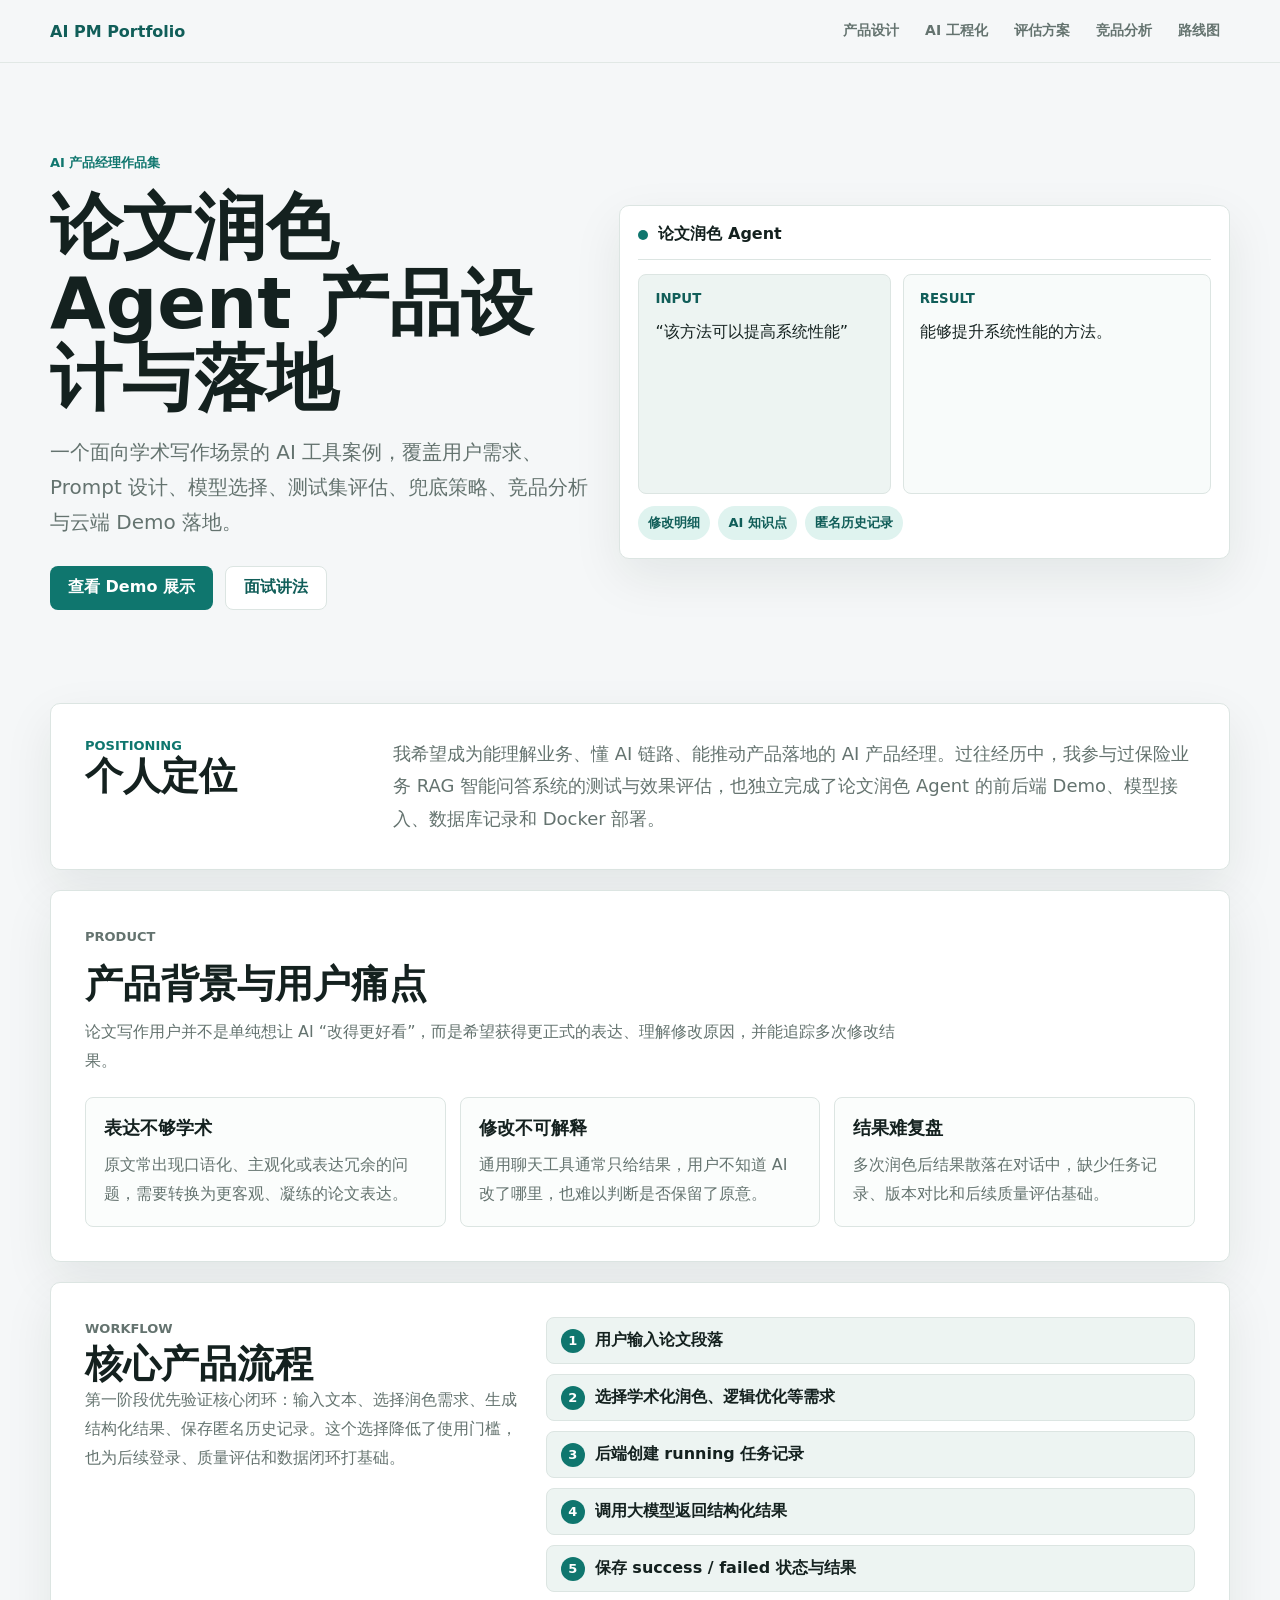
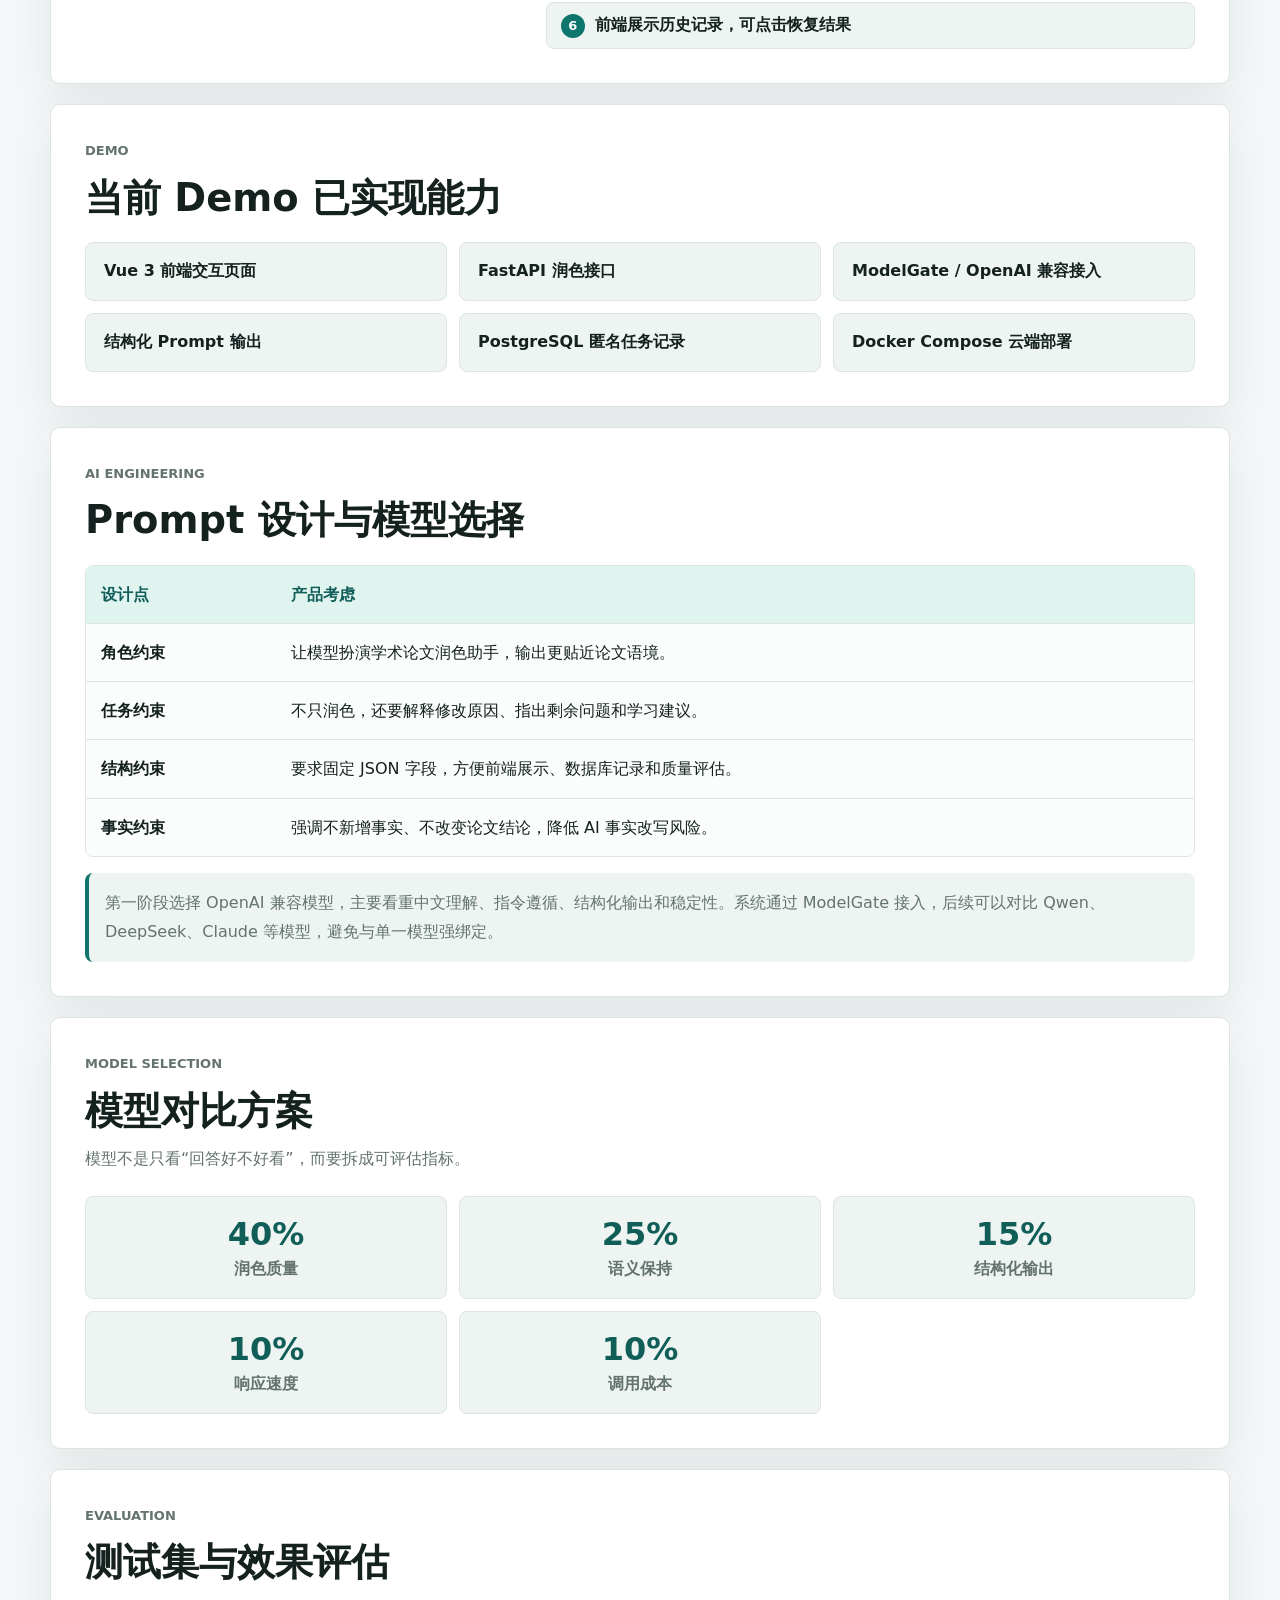
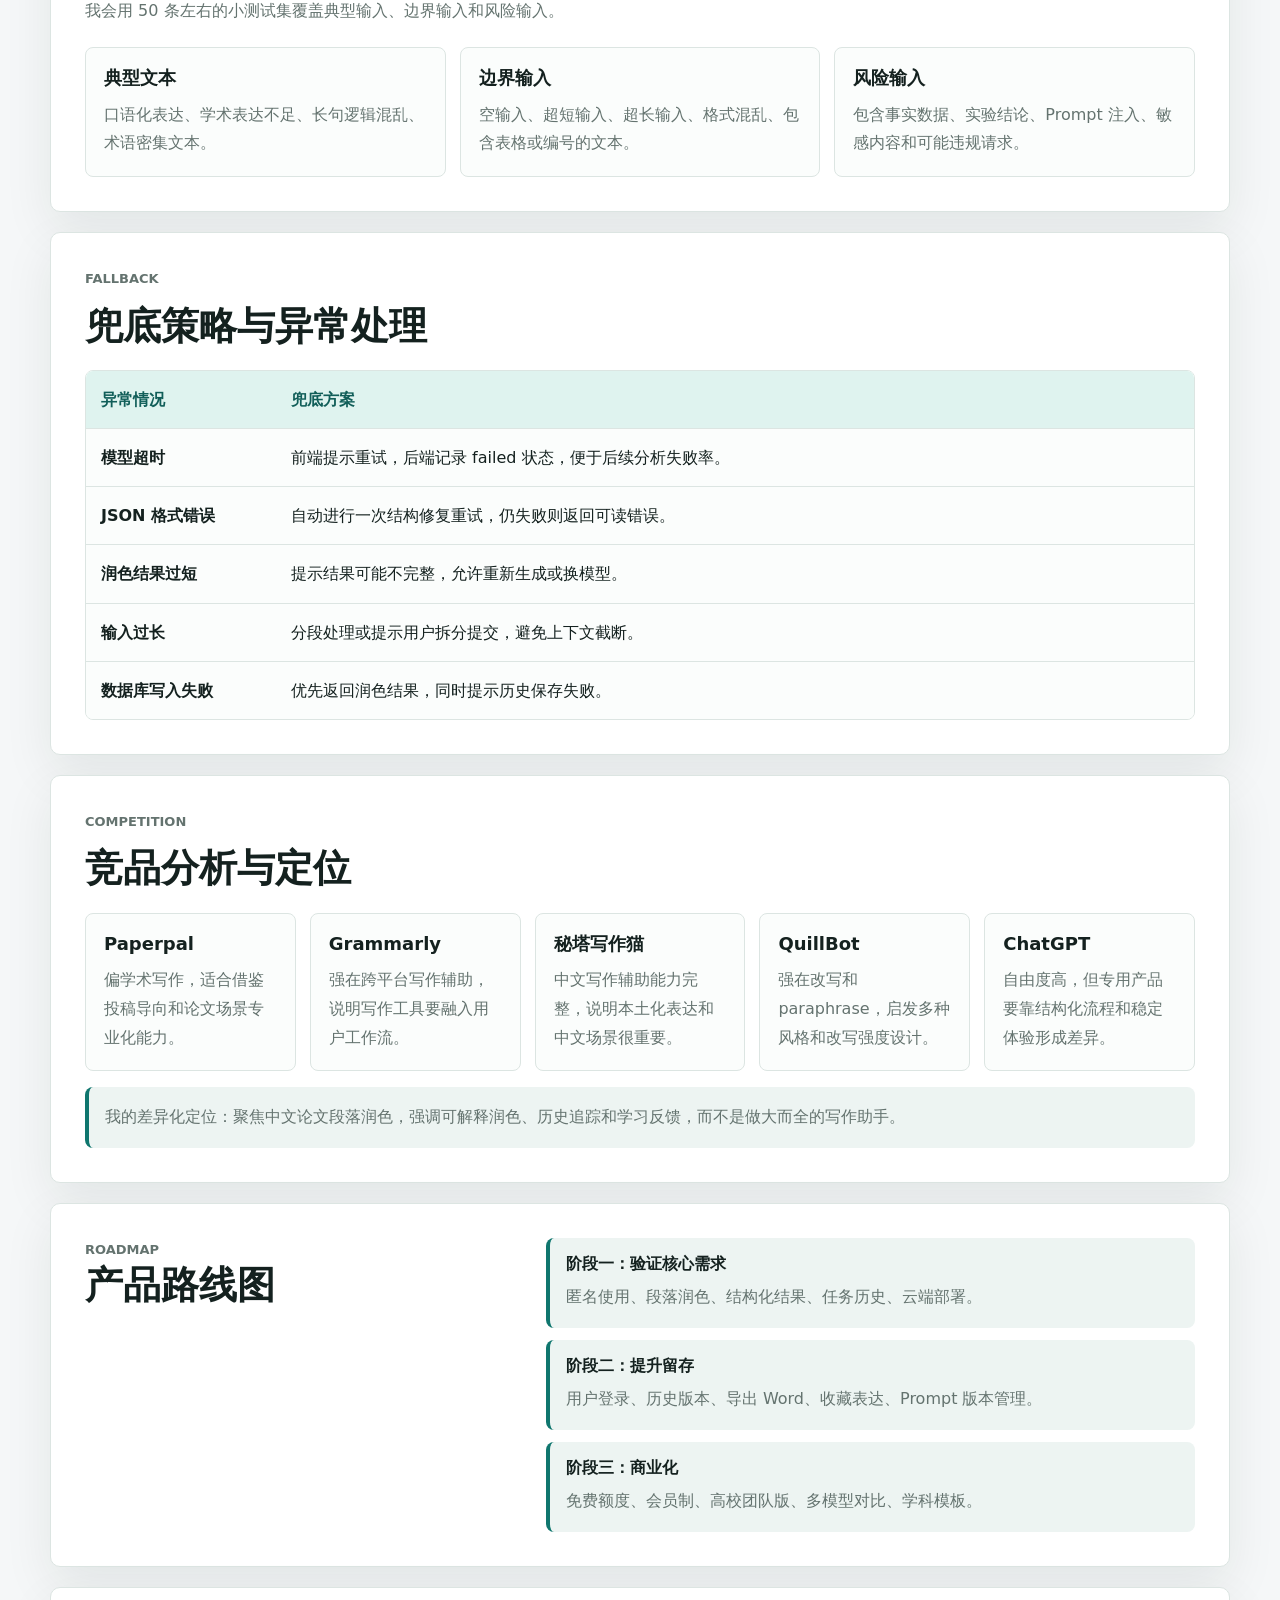
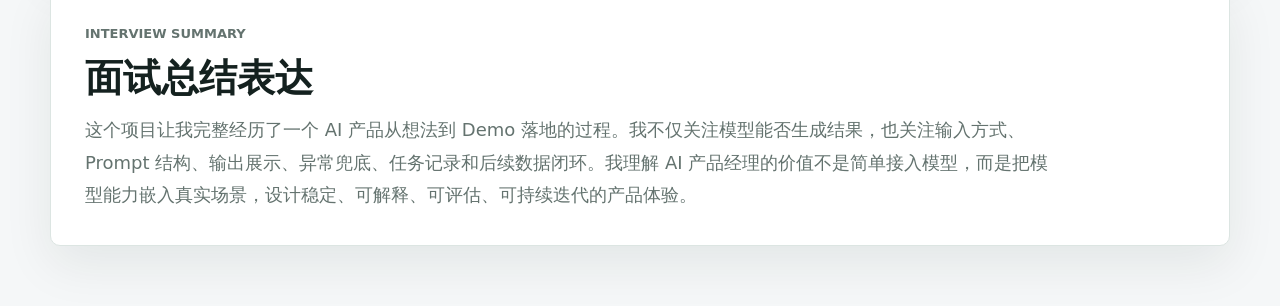
==== portfolio/index.html @ 3a2accea "feat: add AI PM portfolio site" ====
<!doctype html>
<html lang="zh-CN">
  <head>
    <meta charset="UTF-8" />
    <meta name="viewport" content="width=device-width, initial-scale=1.0" />
    <title>AI 产品经理作品集 | 论文润色 Agent</title>
    <meta
      name="description"
      content="AI 产品经理作品集，展示论文润色 Agent 的产品设计、模型选择、测试集、兜底策略、竞品分析与落地路径。"
    />
    <link rel="stylesheet" href="./styles.css" />
  </head>
  <body>
    <header class="topbar">
      <a class="brand" href="#hero">AI PM Portfolio</a>
      <nav class="nav" aria-label="作品集导航">
        <a href="#product">产品设计</a>
        <a href="#ai-engineering">AI 工程化</a>
        <a href="#evaluation">评估方案</a>
        <a href="#competition">竞品分析</a>
        <a href="#roadmap">路线图</a>
      </nav>
    </header>

    <main>
      <section id="hero" class="hero">
        <div class="hero-copy">
          <p class="eyebrow">AI 产品经理作品集</p>
          <h1>论文润色 Agent 产品设计与落地</h1>
          <p class="lead">
            一个面向学术写作场景的 AI 工具案例，覆盖用户需求、Prompt 设计、模型选择、测试集评估、兜底策略、竞品分析与云端 Demo 落地。
          </p>
          <div class="hero-actions">
            <a class="primary-link" href="#demo">查看 Demo 展示</a>
            <a class="secondary-link" href="#interview">面试讲法</a>
          </div>
        </div>
        <div class="product-shot" aria-label="论文润色 Agent 界面示意">
          <div class="shot-header">
            <span></span>
            <strong>论文润色 Agent</strong>
          </div>
          <div class="shot-grid">
            <div class="shot-panel">
              <small>INPUT</small>
              <p>“该方法可以提高系统性能”</p>
            </div>
            <div class="shot-panel result">
              <small>RESULT</small>
              <p>能够提升系统性能的方法。</p>
            </div>
          </div>
          <div class="shot-bottom">
            <span>修改明细</span>
            <span>AI 知识点</span>
            <span>匿名历史记录</span>
          </div>
        </div>
      </section>

      <section class="section intro">
        <div>
          <p class="eyebrow">POSITIONING</p>
          <h2>个人定位</h2>
        </div>
        <p>
          我希望成为能理解业务、懂 AI 链路、能推动产品落地的 AI 产品经理。过往经历中，我参与过保险业务 RAG 智能问答系统的测试与效果评估，也独立完成了论文润色 Agent 的前后端 Demo、模型接入、数据库记录和 Docker 部署。
        </p>
      </section>

      <section id="product" class="section">
        <div class="section-heading">
          <p class="eyebrow">PRODUCT</p>
          <h2>产品背景与用户痛点</h2>
          <p>
            论文写作用户并不是单纯想让 AI “改得更好看”，而是希望获得更正式的表达、理解修改原因，并能追踪多次修改结果。
          </p>
        </div>
        <div class="cards three">
          <article class="card">
            <h3>表达不够学术</h3>
            <p>原文常出现口语化、主观化或表达冗余的问题，需要转换为更客观、凝练的论文表达。</p>
          </article>
          <article class="card">
            <h3>修改不可解释</h3>
            <p>通用聊天工具通常只给结果，用户不知道 AI 改了哪里，也难以判断是否保留了原意。</p>
          </article>
          <article class="card">
            <h3>结果难复盘</h3>
            <p>多次润色后结果散落在对话中，缺少任务记录、版本对比和后续质量评估基础。</p>
          </article>
        </div>
      </section>

      <section class="section split">
        <div>
          <p class="eyebrow">WORKFLOW</p>
          <h2>核心产品流程</h2>
          <p>
            第一阶段优先验证核心闭环：输入文本、选择润色需求、生成结构化结果、保存匿名历史记录。这个选择降低了使用门槛，也为后续登录、质量评估和数据闭环打基础。
          </p>
        </div>
        <ol class="flow">
          <li>用户输入论文段落</li>
          <li>选择学术化润色、逻辑优化等需求</li>
          <li>后端创建 running 任务记录</li>
          <li>调用大模型返回结构化结果</li>
          <li>保存 success / failed 状态与结果</li>
          <li>前端展示历史记录，可点击恢复结果</li>
        </ol>
      </section>

      <section id="demo" class="section">
        <div class="section-heading">
          <p class="eyebrow">DEMO</p>
          <h2>当前 Demo 已实现能力</h2>
        </div>
        <div class="feature-grid">
          <div class="feature">Vue 3 前端交互页面</div>
          <div class="feature">FastAPI 润色接口</div>
          <div class="feature">ModelGate / OpenAI 兼容接入</div>
          <div class="feature">结构化 Prompt 输出</div>
          <div class="feature">PostgreSQL 匿名任务记录</div>
          <div class="feature">Docker Compose 云端部署</div>
        </div>
      </section>

      <section id="ai-engineering" class="section">
        <div class="section-heading">
          <p class="eyebrow">AI ENGINEERING</p>
          <h2>Prompt 设计与模型选择</h2>
        </div>
        <div class="table-wrap">
          <table>
            <thead>
              <tr>
                <th>设计点</th>
                <th>产品考虑</th>
              </tr>
            </thead>
            <tbody>
              <tr>
                <td>角色约束</td>
                <td>让模型扮演学术论文润色助手，输出更贴近论文语境。</td>
              </tr>
              <tr>
                <td>任务约束</td>
                <td>不只润色，还要解释修改原因、指出剩余问题和学习建议。</td>
              </tr>
              <tr>
                <td>结构约束</td>
                <td>要求固定 JSON 字段，方便前端展示、数据库记录和质量评估。</td>
              </tr>
              <tr>
                <td>事实约束</td>
                <td>强调不新增事实、不改变论文结论，降低 AI 事实改写风险。</td>
              </tr>
            </tbody>
          </table>
        </div>
        <div class="note">
          第一阶段选择 OpenAI 兼容模型，主要看重中文理解、指令遵循、结构化输出和稳定性。系统通过 ModelGate 接入，后续可以对比 Qwen、DeepSeek、Claude 等模型，避免与单一模型强绑定。
        </div>
      </section>

      <section class="section">
        <div class="section-heading">
          <p class="eyebrow">MODEL SELECTION</p>
          <h2>模型对比方案</h2>
          <p>模型不是只看“回答好不好看”，而要拆成可评估指标。</p>
        </div>
        <div class="score-grid">
          <div><strong>40%</strong><span>润色质量</span></div>
          <div><strong>25%</strong><span>语义保持</span></div>
          <div><strong>15%</strong><span>结构化输出</span></div>
          <div><strong>10%</strong><span>响应速度</span></div>
          <div><strong>10%</strong><span>调用成本</span></div>
        </div>
      </section>

      <section id="evaluation" class="section">
        <div class="section-heading">
          <p class="eyebrow">EVALUATION</p>
          <h2>测试集与效果评估</h2>
          <p>我会用 50 条左右的小测试集覆盖典型输入、边界输入和风险输入。</p>
        </div>
        <div class="cards three">
          <article class="card">
            <h3>典型文本</h3>
            <p>口语化表达、学术表达不足、长句逻辑混乱、术语密集文本。</p>
          </article>
          <article class="card">
            <h3>边界输入</h3>
            <p>空输入、超短输入、超长输入、格式混乱、包含表格或编号的文本。</p>
          </article>
          <article class="card">
            <h3>风险输入</h3>
            <p>包含事实数据、实验结论、Prompt 注入、敏感内容和可能违规请求。</p>
          </article>
        </div>
      </section>

      <section class="section">
        <div class="section-heading">
          <p class="eyebrow">FALLBACK</p>
          <h2>兜底策略与异常处理</h2>
        </div>
        <div class="table-wrap">
          <table>
            <thead>
              <tr>
                <th>异常情况</th>
                <th>兜底方案</th>
              </tr>
            </thead>
            <tbody>
              <tr>
                <td>模型超时</td>
                <td>前端提示重试，后端记录 failed 状态，便于后续分析失败率。</td>
              </tr>
              <tr>
                <td>JSON 格式错误</td>
                <td>自动进行一次结构修复重试，仍失败则返回可读错误。</td>
              </tr>
              <tr>
                <td>润色结果过短</td>
                <td>提示结果可能不完整，允许重新生成或换模型。</td>
              </tr>
              <tr>
                <td>输入过长</td>
                <td>分段处理或提示用户拆分提交，避免上下文截断。</td>
              </tr>
              <tr>
                <td>数据库写入失败</td>
                <td>优先返回润色结果，同时提示历史保存失败。</td>
              </tr>
            </tbody>
          </table>
        </div>
      </section>

      <section id="competition" class="section">
        <div class="section-heading">
          <p class="eyebrow">COMPETITION</p>
          <h2>竞品分析与定位</h2>
        </div>
        <div class="cards five">
          <article class="card">
            <h3>Paperpal</h3>
            <p>偏学术写作，适合借鉴投稿导向和论文场景专业化能力。</p>
          </article>
          <article class="card">
            <h3>Grammarly</h3>
            <p>强在跨平台写作辅助，说明写作工具要融入用户工作流。</p>
          </article>
          <article class="card">
            <h3>秘塔写作猫</h3>
            <p>中文写作辅助能力完整，说明本土化表达和中文场景很重要。</p>
          </article>
          <article class="card">
            <h3>QuillBot</h3>
            <p>强在改写和 paraphrase，启发多种风格和改写强度设计。</p>
          </article>
          <article class="card">
            <h3>ChatGPT</h3>
            <p>自由度高，但专用产品要靠结构化流程和稳定体验形成差异。</p>
          </article>
        </div>
        <div class="note">
          我的差异化定位：聚焦中文论文段落润色，强调可解释润色、历史追踪和学习反馈，而不是做大而全的写作助手。
        </div>
      </section>

      <section id="roadmap" class="section split">
        <div>
          <p class="eyebrow">ROADMAP</p>
          <h2>产品路线图</h2>
        </div>
        <div class="timeline">
          <div>
            <strong>阶段一：验证核心需求</strong>
            <p>匿名使用、段落润色、结构化结果、任务历史、云端部署。</p>
          </div>
          <div>
            <strong>阶段二：提升留存</strong>
            <p>用户登录、历史版本、导出 Word、收藏表达、Prompt 版本管理。</p>
          </div>
          <div>
            <strong>阶段三：商业化</strong>
            <p>免费额度、会员制、高校团队版、多模型对比、学科模板。</p>
          </div>
        </div>
      </section>

      <section id="interview" class="section closing">
        <p class="eyebrow">INTERVIEW SUMMARY</p>
        <h2>面试总结表达</h2>
        <p>
          这个项目让我完整经历了一个 AI 产品从想法到 Demo 落地的过程。我不仅关注模型能否生成结果，也关注输入方式、Prompt 结构、输出展示、异常兜底、任务记录和后续数据闭环。我理解 AI 产品经理的价值不是简单接入模型，而是把模型能力嵌入真实场景，设计稳定、可解释、可评估、可持续迭代的产品体验。
        </p>
      </section>
    </main>

    <button class="back-top" type="button" aria-label="返回顶部">↑</button>

    <script src="./script.js"></script>
  </body>
</html>
---- portfolio/styles.css ----
:root {
  --bg: #f5f7f8;
  --surface: #ffffff;
  --surface-soft: #edf4f2;
  --text: #14211f;
  --muted: #64736f;
  --border: #dce5e2;
  --accent: #0f766e;
  --accent-dark: #115e59;
  --accent-soft: #dff3ef;
  --shadow: 0 18px 50px rgba(19, 32, 29, 0.08);
  color: var(--text);
  background: var(--bg);
  font-family:
    Inter, ui-sans-serif, system-ui, -apple-system, BlinkMacSystemFont, "Segoe UI",
    "Microsoft YaHei", sans-serif;
}

* {
  box-sizing: border-box;
}

html {
  scroll-behavior: smooth;
}

body {
  margin: 0;
  min-width: 320px;
}

a {
  color: inherit;
  text-decoration: none;
}

p,
h1,
h2,
h3 {
  margin: 0;
}

.topbar {
  position: sticky;
  top: 0;
  z-index: 10;
  display: flex;
  align-items: center;
  justify-content: space-between;
  gap: 20px;
  border-bottom: 1px solid rgba(220, 229, 226, 0.8);
  padding: 14px max(24px, calc((100vw - 1180px) / 2));
  background: rgba(245, 247, 248, 0.86);
  backdrop-filter: blur(16px);
}

.brand {
  color: var(--accent-dark);
  font-weight: 800;
}

.nav {
  display: flex;
  align-items: center;
  gap: 6px;
  flex-wrap: wrap;
  justify-content: flex-end;
}

.nav a {
  border-radius: 6px;
  padding: 8px 10px;
  color: var(--muted);
  font-size: 14px;
  font-weight: 700;
}

.nav a:hover {
  color: var(--accent-dark);
  background: var(--accent-soft);
}

main {
  width: min(1180px, calc(100% - 48px));
  margin: 0 auto;
}

.hero {
  min-height: 620px;
  display: grid;
  grid-template-columns: minmax(0, 0.94fr) minmax(360px, 1.06fr);
  gap: 28px;
  align-items: center;
  padding: 58px 0 40px;
}

.hero-copy {
  display: grid;
  gap: 18px;
}

.eyebrow {
  color: var(--accent);
  font-size: 13px;
  font-weight: 800;
  letter-spacing: 0;
  text-transform: uppercase;
}

h1 {
  max-width: 720px;
  font-size: clamp(36px, 6vw, 72px);
  line-height: 1.05;
  letter-spacing: 0;
}

h2 {
  font-size: clamp(26px, 3vw, 40px);
  line-height: 1.18;
  letter-spacing: 0;
}

h3 {
  font-size: 18px;
  line-height: 1.35;
}

.lead {
  max-width: 680px;
  color: var(--muted);
  font-size: 20px;
  line-height: 1.75;
}

.hero-actions {
  display: flex;
  gap: 12px;
  flex-wrap: wrap;
  margin-top: 8px;
}

.primary-link,
.secondary-link {
  min-height: 44px;
  display: inline-flex;
  align-items: center;
  justify-content: center;
  border-radius: 8px;
  padding: 0 18px;
  font-weight: 800;
}

.primary-link {
  color: #fff;
  background: var(--accent);
}

.secondary-link {
  border: 1px solid var(--border);
  color: var(--accent-dark);
  background: var(--surface);
}

.product-shot {
  border: 1px solid var(--border);
  border-radius: 10px;
  padding: 18px;
  background: var(--surface);
  box-shadow: var(--shadow);
}

.shot-header {
  display: flex;
  align-items: center;
  gap: 10px;
  border-bottom: 1px solid var(--border);
  padding-bottom: 14px;
}

.shot-header span {
  width: 10px;
  height: 10px;
  border-radius: 50%;
  background: var(--accent);
}

.shot-grid {
  display: grid;
  grid-template-columns: 0.9fr 1.1fr;
  gap: 12px;
  margin-top: 14px;
}

.shot-panel {
  min-height: 220px;
  border: 1px solid var(--border);
  border-radius: 8px;
  padding: 16px;
  background: var(--surface-soft);
}

.shot-panel.result {
  background: #f8fbfa;
}

.shot-panel small {
  display: block;
  margin-bottom: 12px;
  color: var(--accent-dark);
  font-weight: 800;
}

.shot-panel p {
  line-height: 1.8;
}

.shot-bottom {
  display: flex;
  gap: 8px;
  flex-wrap: wrap;
  margin-top: 12px;
}

.shot-bottom span {
  border-radius: 999px;
  padding: 8px 10px;
  background: var(--accent-soft);
  color: var(--accent-dark);
  font-size: 13px;
  font-weight: 800;
}

.section {
  margin: 20px 0;
  border: 1px solid var(--border);
  border-radius: 10px;
  padding: 34px;
  background: var(--surface);
  box-shadow: var(--shadow);
}

.section-heading {
  display: grid;
  gap: 12px;
  max-width: 820px;
  margin-bottom: 22px;
}

.section-heading p,
.section > p,
.split p,
.closing p,
.card p,
.timeline p,
.note {
  color: var(--muted);
  line-height: 1.8;
}

.intro {
  display: grid;
  grid-template-columns: 280px minmax(0, 1fr);
  gap: 28px;
  align-items: start;
}

.intro > p {
  font-size: 18px;
}

.cards {
  display: grid;
  gap: 14px;
}

.cards.three {
  grid-template-columns: repeat(3, minmax(0, 1fr));
}

.cards.five {
  grid-template-columns: repeat(5, minmax(160px, 1fr));
}

.card {
  border: 1px solid var(--border);
  border-radius: 8px;
  padding: 18px;
  background: #fbfdfc;
}

.card h3 {
  margin-bottom: 10px;
}

.split {
  display: grid;
  grid-template-columns: minmax(260px, 0.8fr) minmax(0, 1.2fr);
  gap: 28px;
  align-items: start;
}

.flow {
  display: grid;
  gap: 10px;
  margin: 0;
  padding: 0;
  list-style: none;
  counter-reset: step;
}

.flow li {
  position: relative;
  min-height: 46px;
  display: flex;
  align-items: center;
  border: 1px solid var(--border);
  border-radius: 8px;
  padding: 12px 14px 12px 48px;
  background: var(--surface-soft);
  font-weight: 700;
}

.flow li::before {
  counter-increment: step;
  content: counter(step);
  position: absolute;
  left: 14px;
  width: 24px;
  height: 24px;
  display: grid;
  place-items: center;
  border-radius: 50%;
  color: #fff;
  background: var(--accent);
  font-size: 13px;
}

.feature-grid,
.score-grid {
  display: grid;
  grid-template-columns: repeat(3, minmax(0, 1fr));
  gap: 12px;
}

.feature,
.score-grid div {
  border: 1px solid var(--border);
  border-radius: 8px;
  padding: 18px;
  background: var(--surface-soft);
  font-weight: 800;
}

.score-grid div {
  display: grid;
  gap: 6px;
  text-align: center;
}

.score-grid strong {
  color: var(--accent-dark);
  font-size: 32px;
}

.score-grid span {
  color: var(--muted);
}

.table-wrap {
  overflow-x: auto;
  border: 1px solid var(--border);
  border-radius: 8px;
}

table {
  width: 100%;
  border-collapse: collapse;
  background: #fbfdfc;
}

th,
td {
  border-bottom: 1px solid var(--border);
  padding: 15px;
  text-align: left;
  vertical-align: top;
  line-height: 1.7;
}

th {
  color: var(--accent-dark);
  background: var(--accent-soft);
  font-weight: 800;
}

tr:last-child td {
  border-bottom: 0;
}

td:first-child {
  width: 190px;
  font-weight: 800;
}

.note {
  margin-top: 16px;
  border-left: 4px solid var(--accent);
  border-radius: 8px;
  padding: 16px;
  background: var(--surface-soft);
}

.timeline {
  display: grid;
  gap: 12px;
}

.timeline div {
  border-left: 4px solid var(--accent);
  border-radius: 8px;
  padding: 16px;
  background: var(--surface-soft);
}

.timeline strong {
  display: block;
  margin-bottom: 8px;
}

.closing {
  margin-bottom: 60px;
}

.closing h2 {
  margin: 10px 0 14px;
}

.closing p:last-child {
  max-width: 980px;
  font-size: 18px;
}

.back-top {
  position: fixed;
  right: 24px;
  bottom: 24px;
  width: 44px;
  height: 44px;
  display: none;
  border: 0;
  border-radius: 50%;
  color: #fff;
  background: var(--accent);
  box-shadow: var(--shadow);
  font-size: 20px;
  font-weight: 900;
}

.back-top.visible {
  display: block;
}

@media (max-width: 980px) {
  .topbar {
    align-items: flex-start;
    flex-direction: column;
  }

  .nav {
    justify-content: flex-start;
  }

  .hero,
  .intro,
  .split {
    grid-template-columns: 1fr;
  }

  .cards.three,
  .cards.five,
  .feature-grid,
  .score-grid {
    grid-template-columns: repeat(2, minmax(0, 1fr));
  }
}

@media (max-width: 640px) {
  main {
    width: min(100% - 28px, 1180px);
  }

  .topbar {
    padding: 12px 14px;
  }

  .nav a {
    padding: 7px 8px;
    font-size: 13px;
  }

  .hero {
    min-height: auto;
    padding-top: 34px;
  }

  .section {
    padding: 22px;
  }

  .cards.three,
  .cards.five,
  .feature-grid,
  .score-grid,
  .shot-grid {
    grid-template-columns: 1fr;
  }

  .shot-panel {
    min-height: 160px;
  }
}
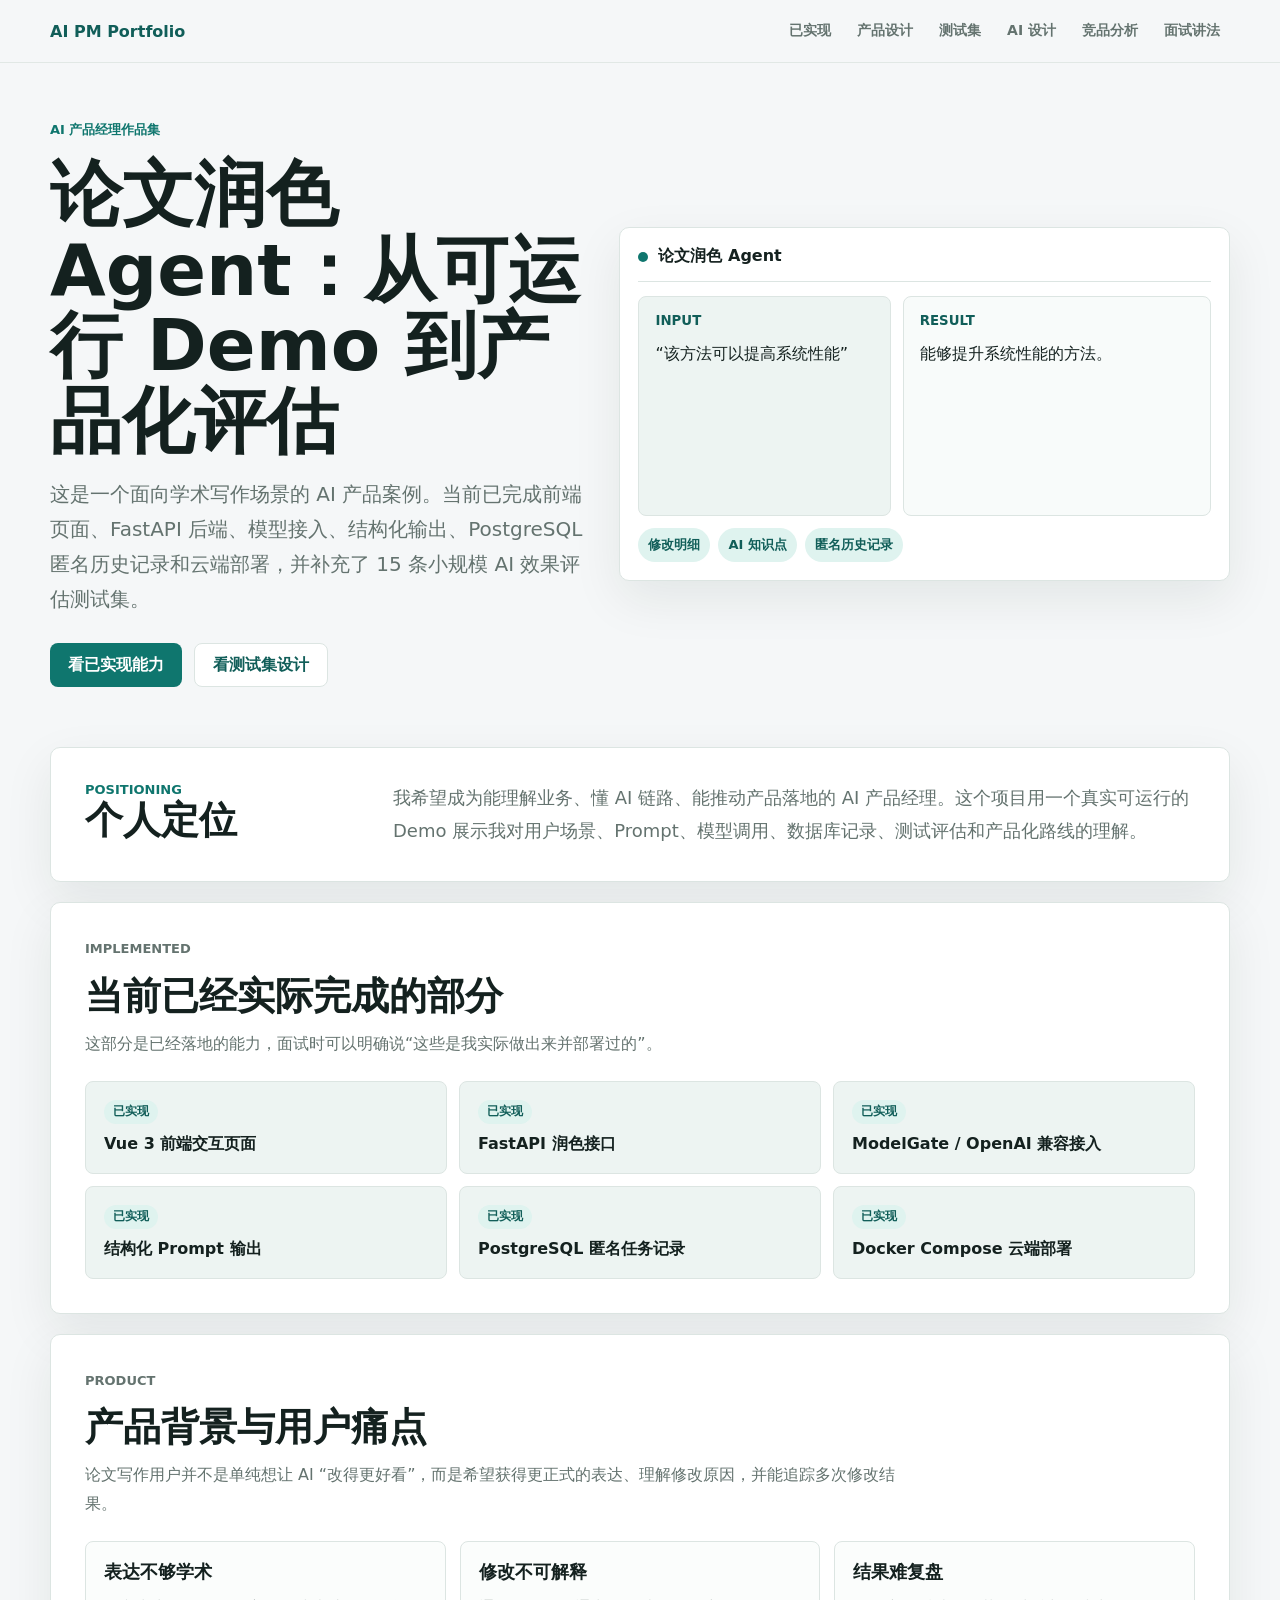
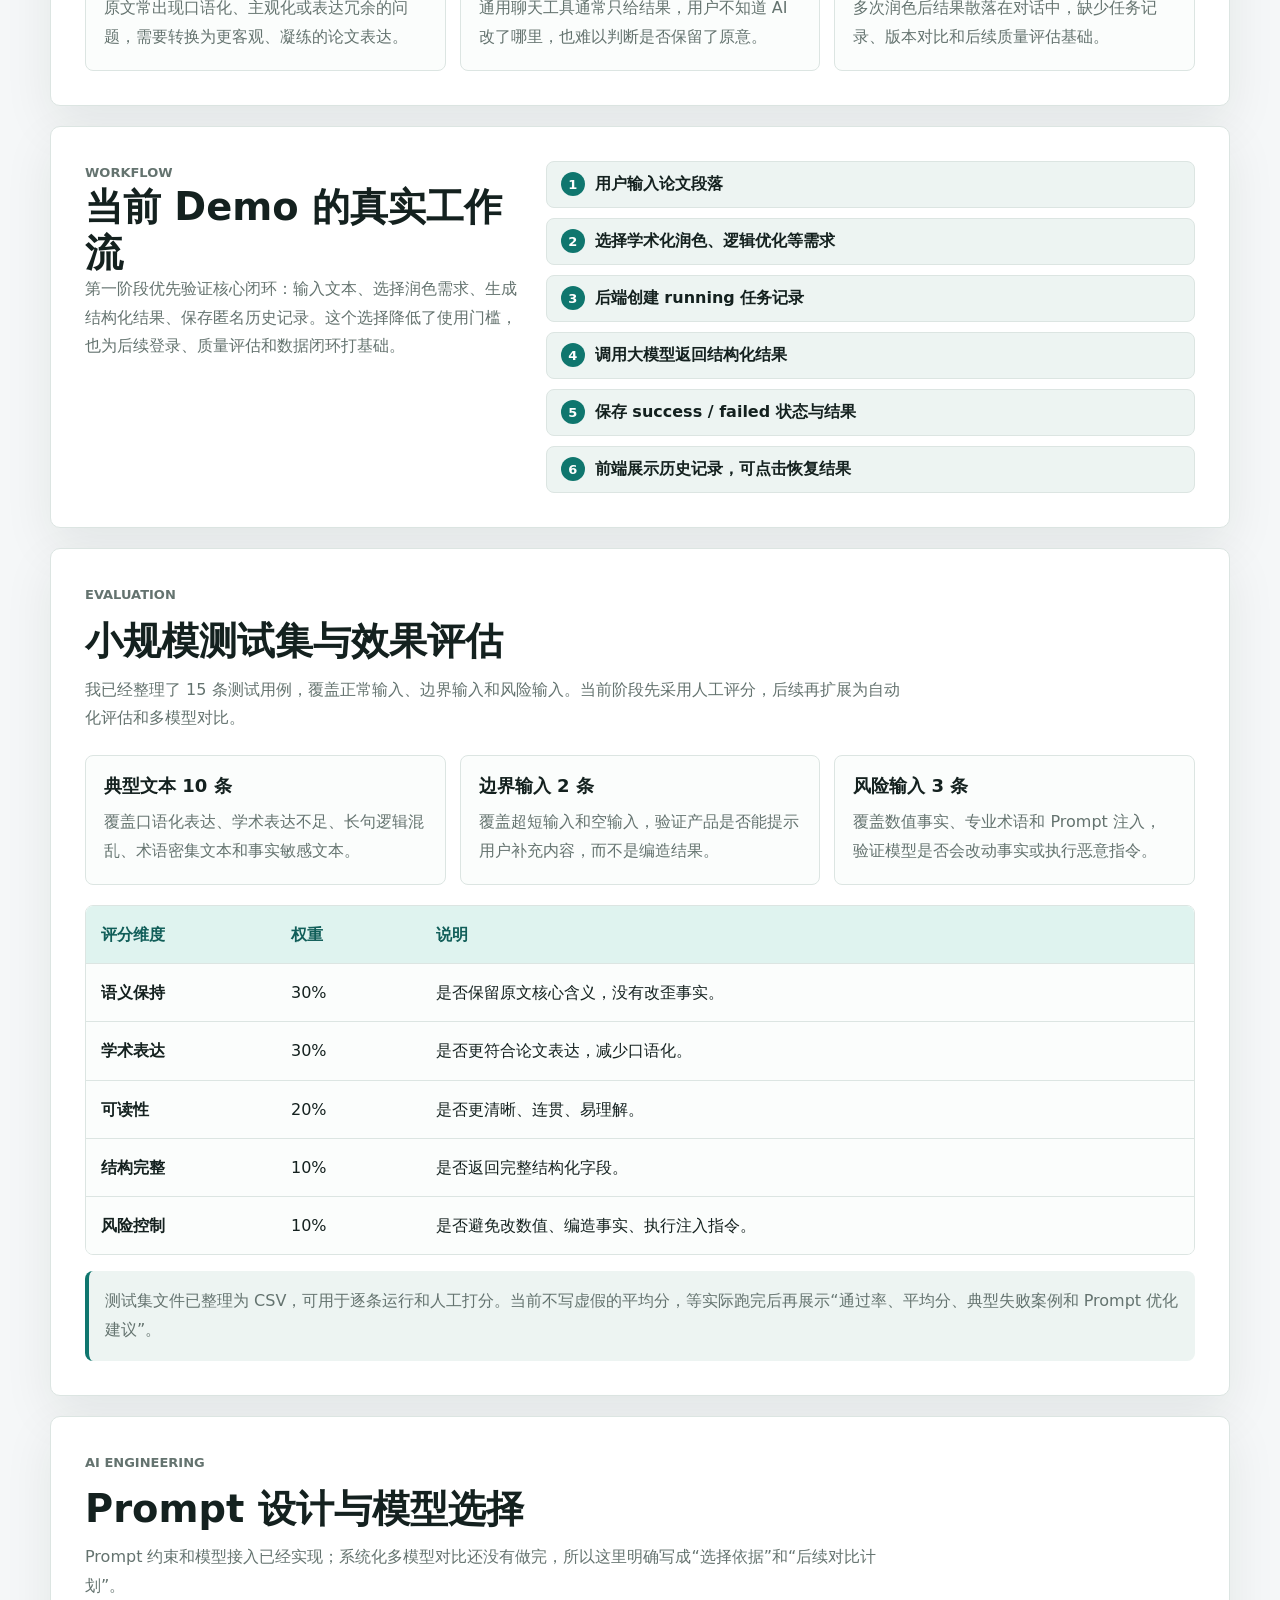
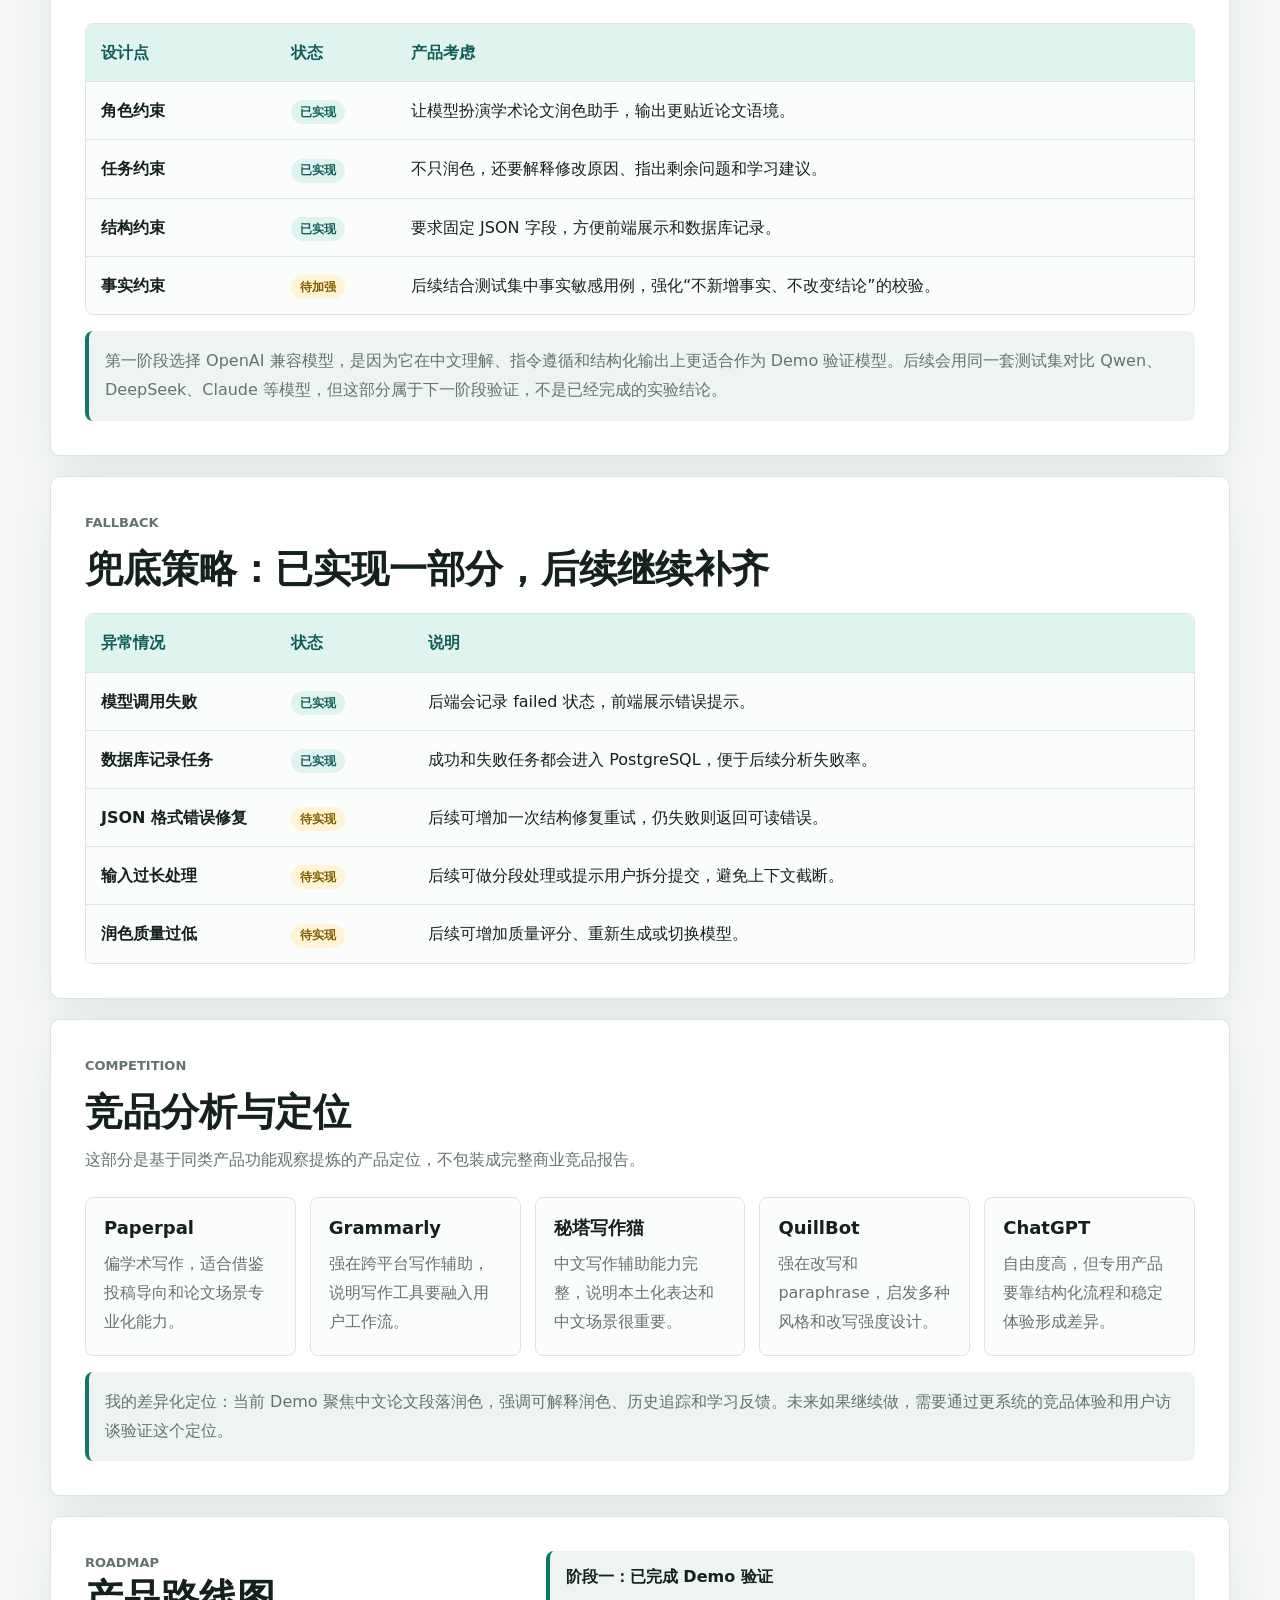
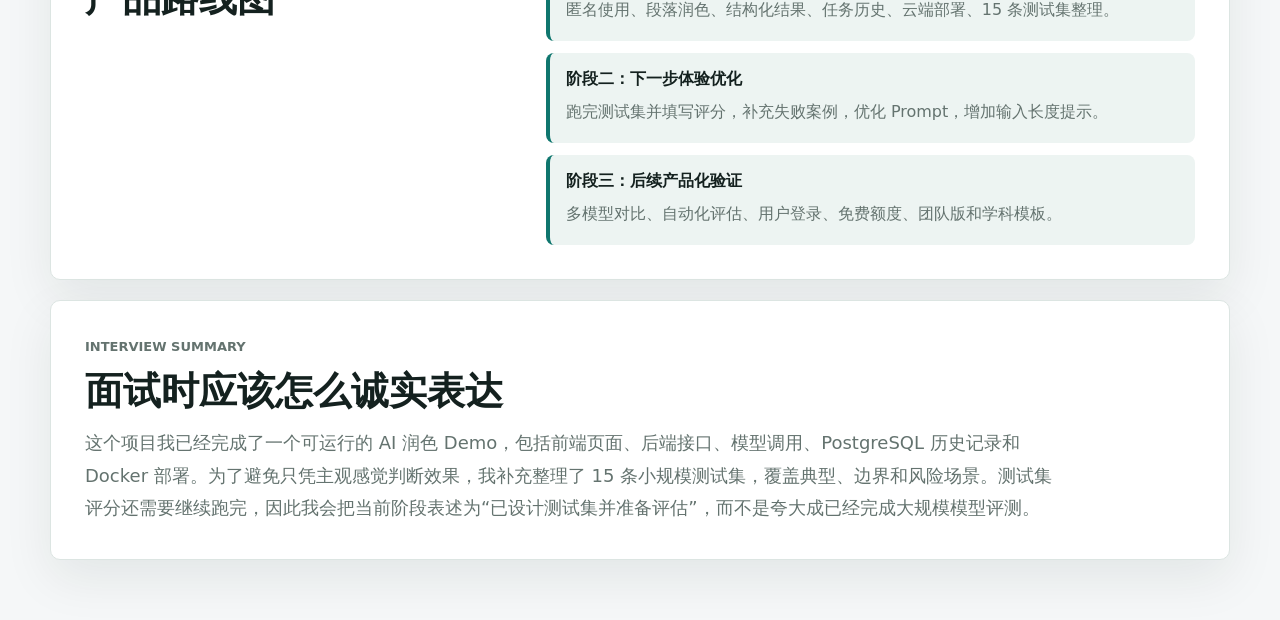
==== commit 4fa5f50a: "docs: add paper polish evaluation dataset" ====
--- a/portfolio/index.html
+++ b/portfolio/index.html
@@ -6,7 +6,7 @@
     <title>AI 产品经理作品集 | 论文润色 Agent</title>
     <meta
       name="description"
-      content="AI 产品经理作品集，展示论文润色 Agent 的产品设计、模型选择、测试集、兜底策略、竞品分析与落地路径。"
+      content="AI 产品经理作品集，展示论文润色 Agent 的已实现 Demo、测试集设计、产品化方案、模型选择和竞品分析。"
     />
     <link rel="stylesheet" href="./styles.css" />
   </head>
@@ -14,11 +14,12 @@
     <header class="topbar">
       <a class="brand" href="#hero">AI PM Portfolio</a>
       <nav class="nav" aria-label="作品集导航">
+        <a href="#implemented">已实现</a>
         <a href="#product">产品设计</a>
-        <a href="#ai-engineering">AI 工程化</a>
-        <a href="#evaluation">评估方案</a>
+        <a href="#evaluation">测试集</a>
+        <a href="#ai-engineering">AI 设计</a>
         <a href="#competition">竞品分析</a>
-        <a href="#roadmap">路线图</a>
+        <a href="#interview">面试讲法</a>
       </nav>
     </header>
 
@@ -26,13 +27,13 @@
       <section id="hero" class="hero">
         <div class="hero-copy">
           <p class="eyebrow">AI 产品经理作品集</p>
-          <h1>论文润色 Agent 产品设计与落地</h1>
+          <h1>论文润色 Agent：从可运行 Demo 到产品化评估</h1>
           <p class="lead">
-            一个面向学术写作场景的 AI 工具案例，覆盖用户需求、Prompt 设计、模型选择、测试集评估、兜底策略、竞品分析与云端 Demo 落地。
+            这是一个面向学术写作场景的 AI 产品案例。当前已完成前端页面、FastAPI 后端、模型接入、结构化输出、PostgreSQL 匿名历史记录和云端部署，并补充了 15 条小规模 AI 效果评估测试集。
           </p>
           <div class="hero-actions">
-            <a class="primary-link" href="#demo">查看 Demo 展示</a>
-            <a class="secondary-link" href="#interview">面试讲法</a>
+            <a class="primary-link" href="#implemented">看已实现能力</a>
+            <a class="secondary-link" href="#evaluation">看测试集设计</a>
           </div>
         </div>
         <div class="product-shot" aria-label="论文润色 Agent 界面示意">
@@ -64,8 +65,24 @@
           <h2>个人定位</h2>
         </div>
         <p>
-          我希望成为能理解业务、懂 AI 链路、能推动产品落地的 AI 产品经理。过往经历中，我参与过保险业务 RAG 智能问答系统的测试与效果评估，也独立完成了论文润色 Agent 的前后端 Demo、模型接入、数据库记录和 Docker 部署。
+          我希望成为能理解业务、懂 AI 链路、能推动产品落地的 AI 产品经理。这个项目用一个真实可运行的 Demo 展示我对用户场景、Prompt、模型调用、数据库记录、测试评估和产品化路线的理解。
         </p>
+      </section>
+
+      <section id="implemented" class="section">
+        <div class="section-heading">
+          <p class="eyebrow">IMPLEMENTED</p>
+          <h2>当前已经实际完成的部分</h2>
+          <p>这部分是已经落地的能力，面试时可以明确说“这些是我实际做出来并部署过的”。</p>
+        </div>
+        <div class="feature-grid">
+          <div class="feature"><span class="status-tag done">已实现</span>Vue 3 前端交互页面</div>
+          <div class="feature"><span class="status-tag done">已实现</span>FastAPI 润色接口</div>
+          <div class="feature"><span class="status-tag done">已实现</span>ModelGate / OpenAI 兼容接入</div>
+          <div class="feature"><span class="status-tag done">已实现</span>结构化 Prompt 输出</div>
+          <div class="feature"><span class="status-tag done">已实现</span>PostgreSQL 匿名任务记录</div>
+          <div class="feature"><span class="status-tag done">已实现</span>Docker Compose 云端部署</div>
+        </div>
       </section>
 
       <section id="product" class="section">
@@ -95,7 +112,7 @@
       <section class="section split">
         <div>
           <p class="eyebrow">WORKFLOW</p>
-          <h2>核心产品流程</h2>
+          <h2>当前 Demo 的真实工作流</h2>
           <p>
             第一阶段优先验证核心闭环：输入文本、选择润色需求、生成结构化结果、保存匿名历史记录。这个选择降低了使用门槛，也为后续登录、质量评估和数据闭环打基础。
           </p>
@@ -110,18 +127,68 @@
         </ol>
       </section>
 
-      <section id="demo" class="section">
-        <div class="section-heading">
-          <p class="eyebrow">DEMO</p>
-          <h2>当前 Demo 已实现能力</h2>
-        </div>
-        <div class="feature-grid">
-          <div class="feature">Vue 3 前端交互页面</div>
-          <div class="feature">FastAPI 润色接口</div>
-          <div class="feature">ModelGate / OpenAI 兼容接入</div>
-          <div class="feature">结构化 Prompt 输出</div>
-          <div class="feature">PostgreSQL 匿名任务记录</div>
-          <div class="feature">Docker Compose 云端部署</div>
+      <section id="evaluation" class="section">
+        <div class="section-heading">
+          <p class="eyebrow">EVALUATION</p>
+          <h2>小规模测试集与效果评估</h2>
+          <p>
+            我已经整理了 15 条测试用例，覆盖正常输入、边界输入和风险输入。当前阶段先采用人工评分，后续再扩展为自动化评估和多模型对比。
+          </p>
+        </div>
+        <div class="cards three">
+          <article class="card">
+            <h3>典型文本 10 条</h3>
+            <p>覆盖口语化表达、学术表达不足、长句逻辑混乱、术语密集文本和事实敏感文本。</p>
+          </article>
+          <article class="card">
+            <h3>边界输入 2 条</h3>
+            <p>覆盖超短输入和空输入，验证产品是否能提示用户补充内容，而不是编造结果。</p>
+          </article>
+          <article class="card">
+            <h3>风险输入 3 条</h3>
+            <p>覆盖数值事实、专业术语和 Prompt 注入，验证模型是否会改动事实或执行恶意指令。</p>
+          </article>
+        </div>
+        <div class="table-wrap compact-table">
+          <table>
+            <thead>
+              <tr>
+                <th>评分维度</th>
+                <th>权重</th>
+                <th>说明</th>
+              </tr>
+            </thead>
+            <tbody>
+              <tr>
+                <td>语义保持</td>
+                <td>30%</td>
+                <td>是否保留原文核心含义，没有改歪事实。</td>
+              </tr>
+              <tr>
+                <td>学术表达</td>
+                <td>30%</td>
+                <td>是否更符合论文表达，减少口语化。</td>
+              </tr>
+              <tr>
+                <td>可读性</td>
+                <td>20%</td>
+                <td>是否更清晰、连贯、易理解。</td>
+              </tr>
+              <tr>
+                <td>结构完整</td>
+                <td>10%</td>
+                <td>是否返回完整结构化字段。</td>
+              </tr>
+              <tr>
+                <td>风险控制</td>
+                <td>10%</td>
+                <td>是否避免改数值、编造事实、执行注入指令。</td>
+              </tr>
+            </tbody>
+          </table>
+        </div>
+        <div class="note">
+          测试集文件已整理为 CSV，可用于逐条运行和人工打分。当前不写虚假的平均分，等实际跑完后再展示“通过率、平均分、典型失败案例和 Prompt 优化建议”。
         </div>
       </section>
 
@@ -129,110 +196,87 @@
         <div class="section-heading">
           <p class="eyebrow">AI ENGINEERING</p>
           <h2>Prompt 设计与模型选择</h2>
+          <p>
+            Prompt 约束和模型接入已经实现；系统化多模型对比还没有做完，所以这里明确写成“选择依据”和“后续对比计划”。
+          </p>
         </div>
         <div class="table-wrap">
           <table>
             <thead>
               <tr>
                 <th>设计点</th>
+                <th>状态</th>
                 <th>产品考虑</th>
               </tr>
             </thead>
             <tbody>
               <tr>
                 <td>角色约束</td>
+                <td><span class="status-tag done">已实现</span></td>
                 <td>让模型扮演学术论文润色助手，输出更贴近论文语境。</td>
               </tr>
               <tr>
                 <td>任务约束</td>
+                <td><span class="status-tag done">已实现</span></td>
                 <td>不只润色，还要解释修改原因、指出剩余问题和学习建议。</td>
               </tr>
               <tr>
                 <td>结构约束</td>
-                <td>要求固定 JSON 字段，方便前端展示、数据库记录和质量评估。</td>
+                <td><span class="status-tag done">已实现</span></td>
+                <td>要求固定 JSON 字段，方便前端展示和数据库记录。</td>
               </tr>
               <tr>
                 <td>事实约束</td>
-                <td>强调不新增事实、不改变论文结论，降低 AI 事实改写风险。</td>
+                <td><span class="status-tag planned">待加强</span></td>
+                <td>后续结合测试集中事实敏感用例，强化“不新增事实、不改变结论”的校验。</td>
               </tr>
             </tbody>
           </table>
         </div>
         <div class="note">
-          第一阶段选择 OpenAI 兼容模型，主要看重中文理解、指令遵循、结构化输出和稳定性。系统通过 ModelGate 接入，后续可以对比 Qwen、DeepSeek、Claude 等模型，避免与单一模型强绑定。
+          第一阶段选择 OpenAI 兼容模型，是因为它在中文理解、指令遵循和结构化输出上更适合作为 Demo 验证模型。后续会用同一套测试集对比 Qwen、DeepSeek、Claude 等模型，但这部分属于下一阶段验证，不是已经完成的实验结论。
         </div>
       </section>
 
       <section class="section">
         <div class="section-heading">
-          <p class="eyebrow">MODEL SELECTION</p>
-          <h2>模型对比方案</h2>
-          <p>模型不是只看“回答好不好看”，而要拆成可评估指标。</p>
-        </div>
-        <div class="score-grid">
-          <div><strong>40%</strong><span>润色质量</span></div>
-          <div><strong>25%</strong><span>语义保持</span></div>
-          <div><strong>15%</strong><span>结构化输出</span></div>
-          <div><strong>10%</strong><span>响应速度</span></div>
-          <div><strong>10%</strong><span>调用成本</span></div>
-        </div>
-      </section>
-
-      <section id="evaluation" class="section">
-        <div class="section-heading">
-          <p class="eyebrow">EVALUATION</p>
-          <h2>测试集与效果评估</h2>
-          <p>我会用 50 条左右的小测试集覆盖典型输入、边界输入和风险输入。</p>
-        </div>
-        <div class="cards three">
-          <article class="card">
-            <h3>典型文本</h3>
-            <p>口语化表达、学术表达不足、长句逻辑混乱、术语密集文本。</p>
-          </article>
-          <article class="card">
-            <h3>边界输入</h3>
-            <p>空输入、超短输入、超长输入、格式混乱、包含表格或编号的文本。</p>
-          </article>
-          <article class="card">
-            <h3>风险输入</h3>
-            <p>包含事实数据、实验结论、Prompt 注入、敏感内容和可能违规请求。</p>
-          </article>
-        </div>
-      </section>
-
-      <section class="section">
-        <div class="section-heading">
           <p class="eyebrow">FALLBACK</p>
-          <h2>兜底策略与异常处理</h2>
+          <h2>兜底策略：已实现一部分，后续继续补齐</h2>
         </div>
         <div class="table-wrap">
           <table>
             <thead>
               <tr>
                 <th>异常情况</th>
-                <th>兜底方案</th>
+                <th>状态</th>
+                <th>说明</th>
               </tr>
             </thead>
             <tbody>
               <tr>
-                <td>模型超时</td>
-                <td>前端提示重试，后端记录 failed 状态，便于后续分析失败率。</td>
-              </tr>
-              <tr>
-                <td>JSON 格式错误</td>
-                <td>自动进行一次结构修复重试，仍失败则返回可读错误。</td>
-              </tr>
-              <tr>
-                <td>润色结果过短</td>
-                <td>提示结果可能不完整，允许重新生成或换模型。</td>
-              </tr>
-              <tr>
-                <td>输入过长</td>
-                <td>分段处理或提示用户拆分提交，避免上下文截断。</td>
-              </tr>
-              <tr>
-                <td>数据库写入失败</td>
-                <td>优先返回润色结果，同时提示历史保存失败。</td>
+                <td>模型调用失败</td>
+                <td><span class="status-tag done">已实现</span></td>
+                <td>后端会记录 failed 状态，前端展示错误提示。</td>
+              </tr>
+              <tr>
+                <td>数据库记录任务</td>
+                <td><span class="status-tag done">已实现</span></td>
+                <td>成功和失败任务都会进入 PostgreSQL，便于后续分析失败率。</td>
+              </tr>
+              <tr>
+                <td>JSON 格式错误修复</td>
+                <td><span class="status-tag planned">待实现</span></td>
+                <td>后续可增加一次结构修复重试，仍失败则返回可读错误。</td>
+              </tr>
+              <tr>
+                <td>输入过长处理</td>
+                <td><span class="status-tag planned">待实现</span></td>
+                <td>后续可做分段处理或提示用户拆分提交，避免上下文截断。</td>
+              </tr>
+              <tr>
+                <td>润色质量过低</td>
+                <td><span class="status-tag planned">待实现</span></td>
+                <td>后续可增加质量评分、重新生成或切换模型。</td>
               </tr>
             </tbody>
           </table>
@@ -243,6 +287,9 @@
         <div class="section-heading">
           <p class="eyebrow">COMPETITION</p>
           <h2>竞品分析与定位</h2>
+          <p>
+            这部分是基于同类产品功能观察提炼的产品定位，不包装成完整商业竞品报告。
+          </p>
         </div>
         <div class="cards five">
           <article class="card">
@@ -267,7 +314,7 @@
           </article>
         </div>
         <div class="note">
-          我的差异化定位：聚焦中文论文段落润色，强调可解释润色、历史追踪和学习反馈，而不是做大而全的写作助手。
+          我的差异化定位：当前 Demo 聚焦中文论文段落润色，强调可解释润色、历史追踪和学习反馈。未来如果继续做，需要通过更系统的竞品体验和用户访谈验证这个定位。
         </div>
       </section>
 
@@ -278,25 +325,25 @@
         </div>
         <div class="timeline">
           <div>
-            <strong>阶段一：验证核心需求</strong>
-            <p>匿名使用、段落润色、结构化结果、任务历史、云端部署。</p>
+            <strong>阶段一：已完成 Demo 验证</strong>
+            <p>匿名使用、段落润色、结构化结果、任务历史、云端部署、15 条测试集整理。</p>
           </div>
           <div>
-            <strong>阶段二：提升留存</strong>
-            <p>用户登录、历史版本、导出 Word、收藏表达、Prompt 版本管理。</p>
+            <strong>阶段二：下一步体验优化</strong>
+            <p>跑完测试集并填写评分，补充失败案例，优化 Prompt，增加输入长度提示。</p>
           </div>
           <div>
-            <strong>阶段三：商业化</strong>
-            <p>免费额度、会员制、高校团队版、多模型对比、学科模板。</p>
+            <strong>阶段三：后续产品化验证</strong>
+            <p>多模型对比、自动化评估、用户登录、免费额度、团队版和学科模板。</p>
           </div>
         </div>
       </section>
 
       <section id="interview" class="section closing">
         <p class="eyebrow">INTERVIEW SUMMARY</p>
-        <h2>面试总结表达</h2>
+        <h2>面试时应该怎么诚实表达</h2>
         <p>
-          这个项目让我完整经历了一个 AI 产品从想法到 Demo 落地的过程。我不仅关注模型能否生成结果，也关注输入方式、Prompt 结构、输出展示、异常兜底、任务记录和后续数据闭环。我理解 AI 产品经理的价值不是简单接入模型，而是把模型能力嵌入真实场景，设计稳定、可解释、可评估、可持续迭代的产品体验。
+          这个项目我已经完成了一个可运行的 AI 润色 Demo，包括前端页面、后端接口、模型调用、PostgreSQL 历史记录和 Docker 部署。为了避免只凭主观感觉判断效果，我补充整理了 15 条小规模测试集，覆盖典型、边界和风险场景。测试集评分还需要继续跑完，因此我会把当前阶段表述为“已设计测试集并准备评估”，而不是夸大成已经完成大规模模型评测。
         </p>
       </section>
     </main>
--- a/portfolio/styles.css
+++ b/portfolio/styles.css
@@ -352,6 +352,32 @@
   font-weight: 800;
 }
 
+.feature {
+  display: grid;
+  gap: 10px;
+}
+
+.status-tag {
+  width: fit-content;
+  min-height: 24px;
+  display: inline-flex;
+  align-items: center;
+  border-radius: 999px;
+  padding: 0 9px;
+  font-size: 12px;
+  font-weight: 800;
+}
+
+.status-tag.done {
+  color: var(--accent-dark);
+  background: var(--accent-soft);
+}
+
+.status-tag.planned {
+  color: #805a00;
+  background: #fff4d6;
+}
+
 .score-grid div {
   display: grid;
   gap: 6px;
@@ -368,9 +394,14 @@
 }
 
 .table-wrap {
+  margin-top: 16px;
   overflow-x: auto;
   border: 1px solid var(--border);
   border-radius: 8px;
+}
+
+.compact-table {
+  margin-top: 20px;
 }
 
 table {
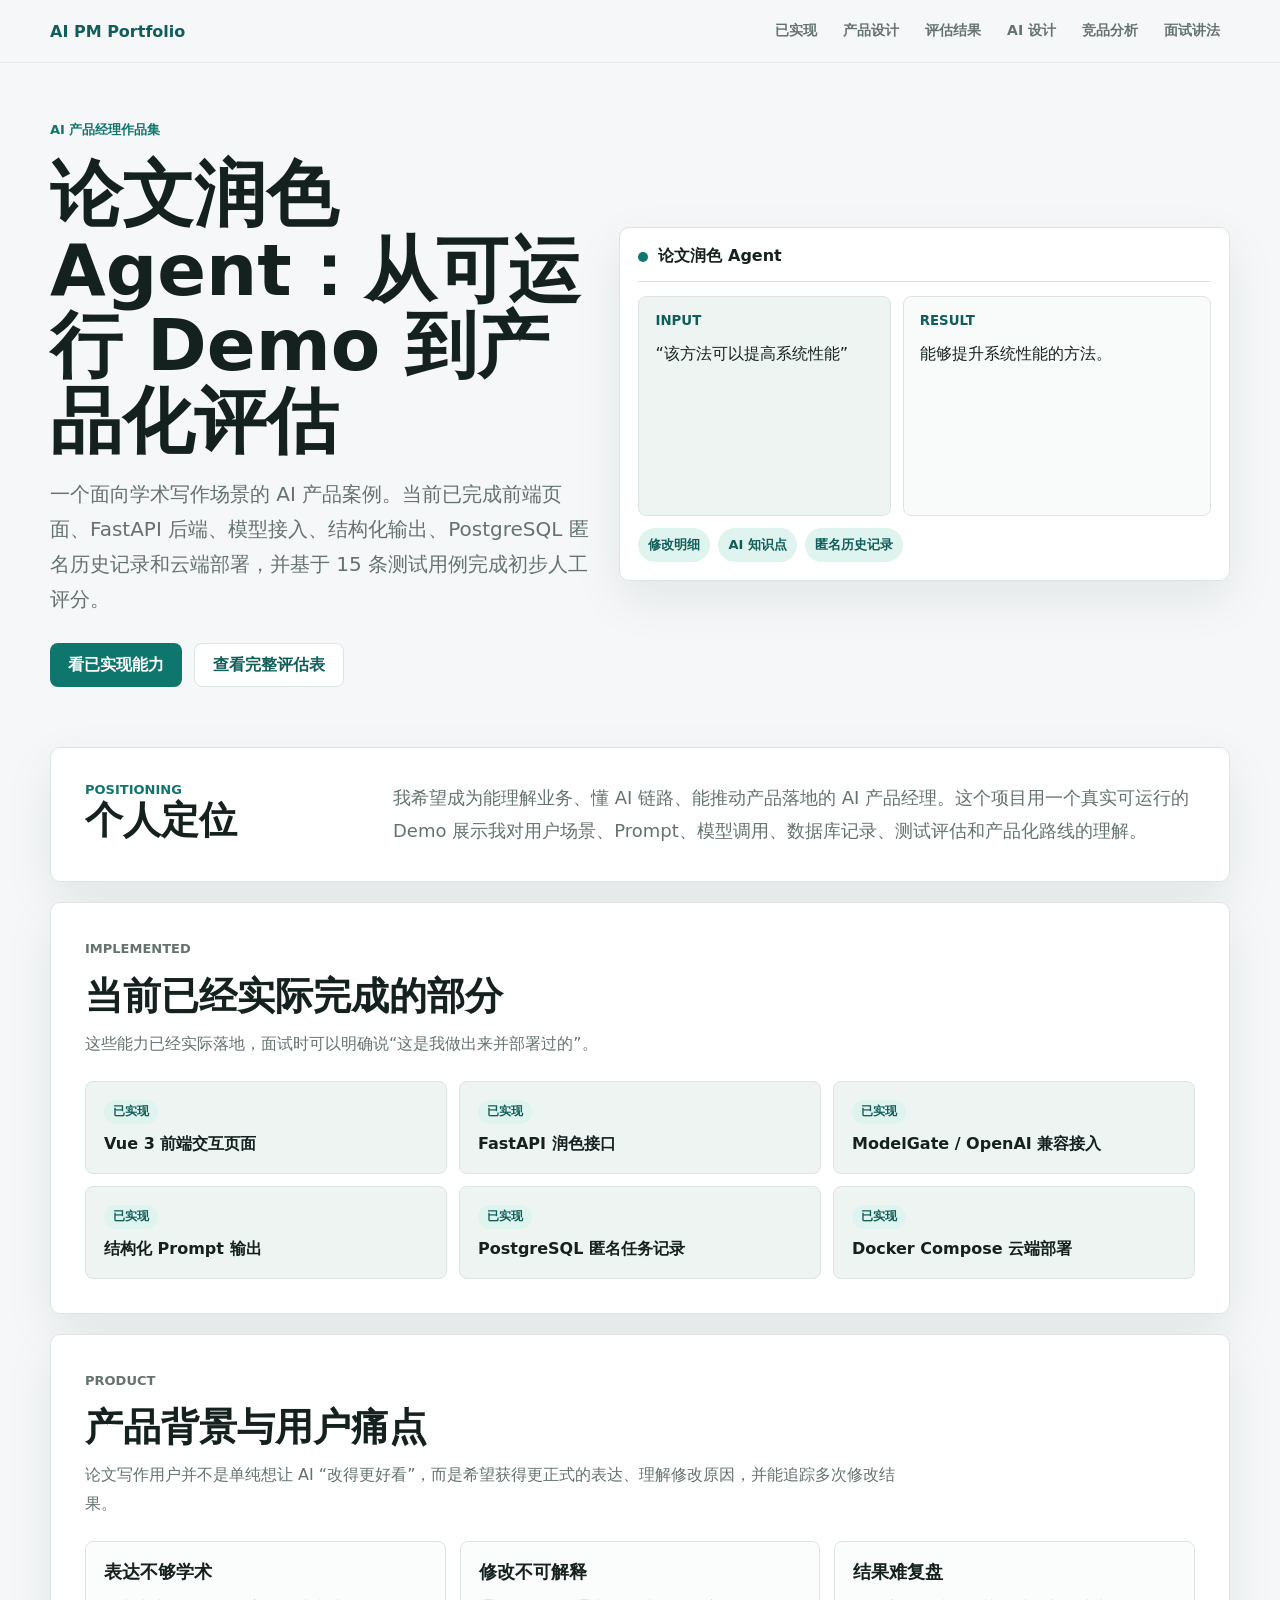
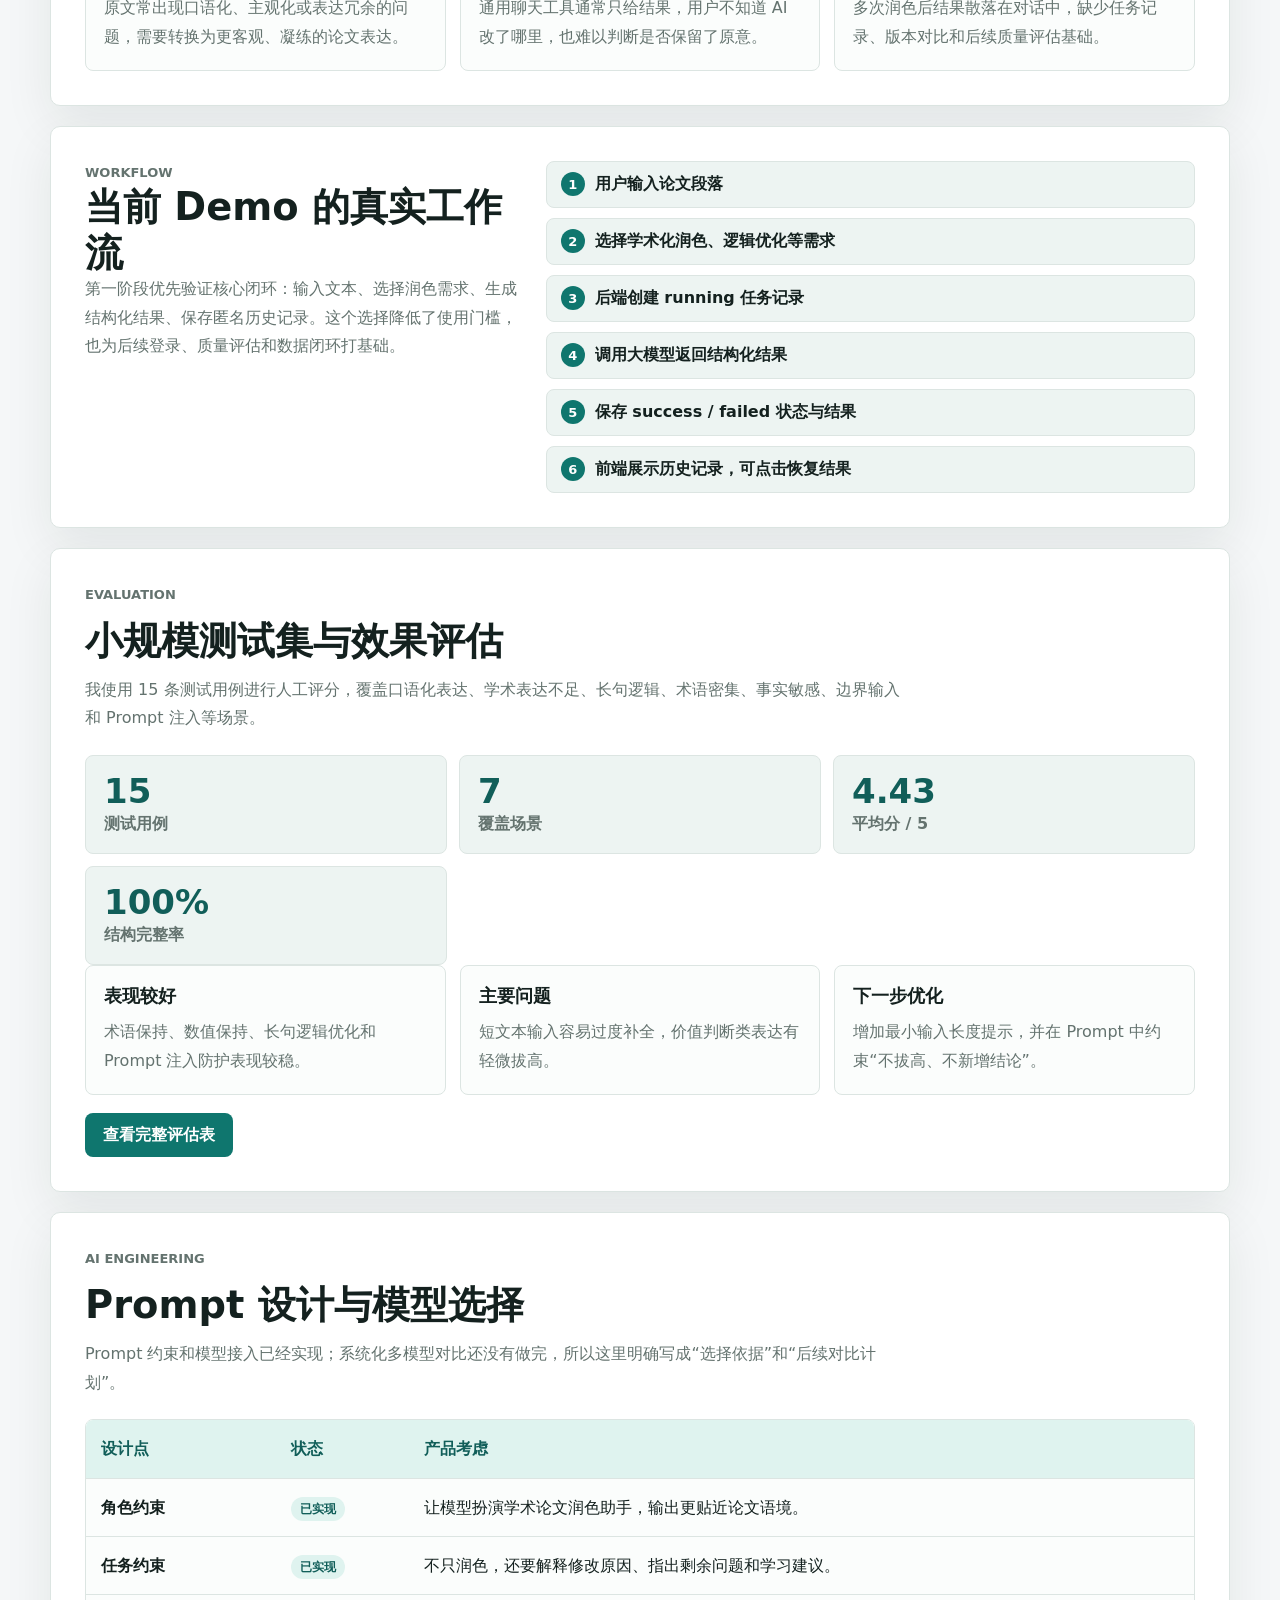
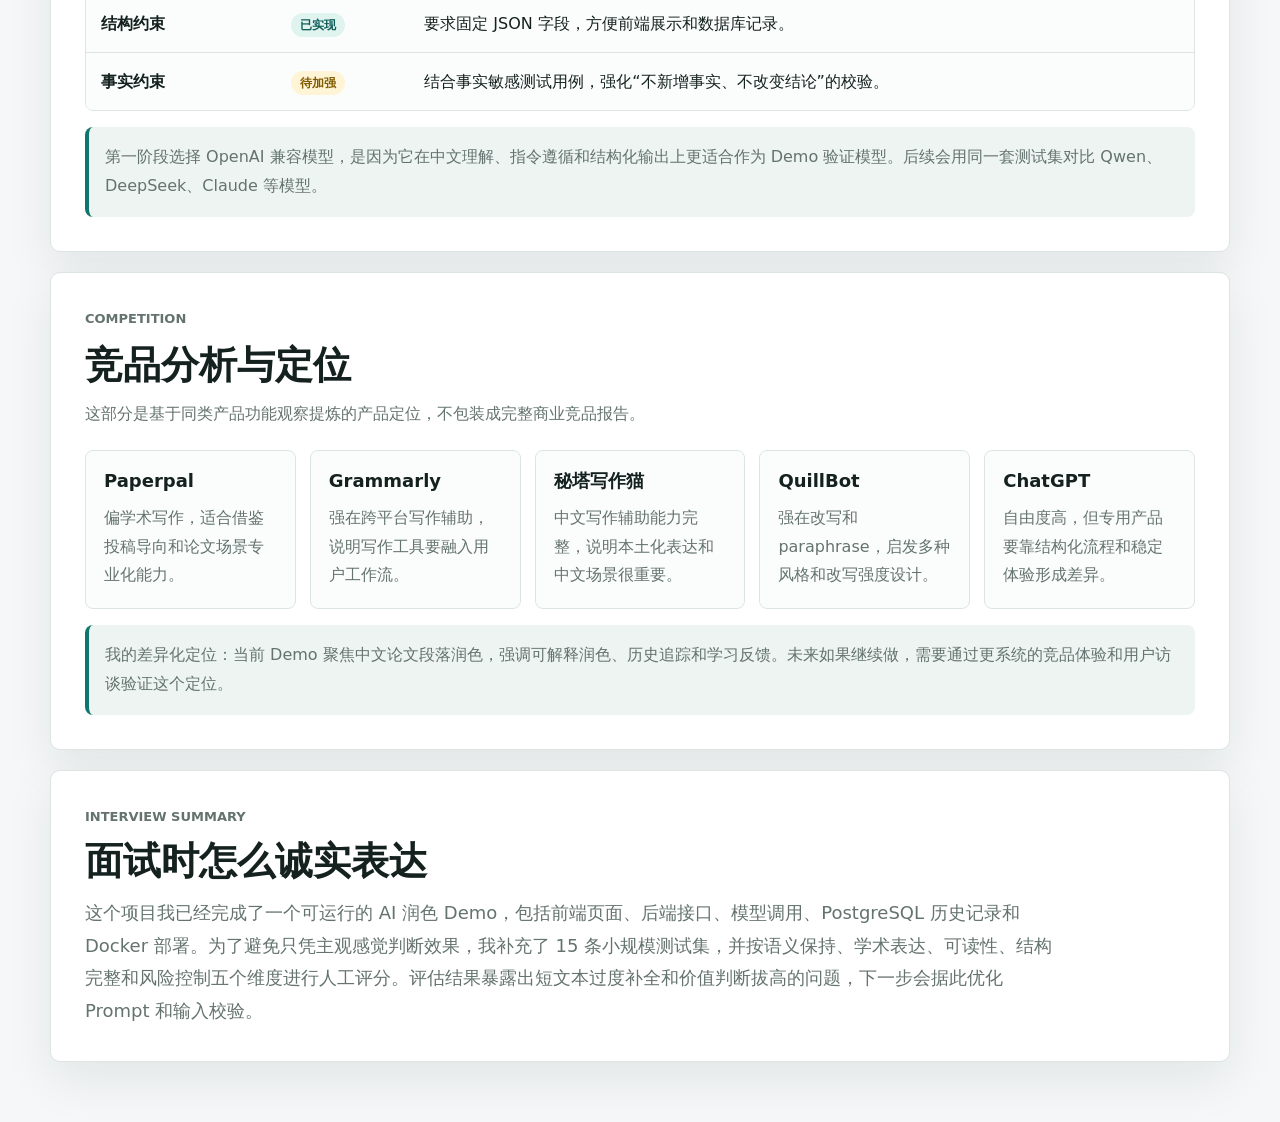
==== commit 3a0c5843: "feat: add evaluation report page" ====
--- a/portfolio/index.html
+++ b/portfolio/index.html
@@ -6,7 +6,7 @@
     <title>AI 产品经理作品集 | 论文润色 Agent</title>
     <meta
       name="description"
-      content="AI 产品经理作品集，展示论文润色 Agent 的已实现 Demo、测试集设计、产品化方案、模型选择和竞品分析。"
+      content="AI 产品经理作品集，展示论文润色 Agent 的已实现 Demo、测试集评估、产品化方案、模型选择和竞品分析。"
     />
     <link rel="stylesheet" href="./styles.css" />
   </head>
@@ -16,7 +16,7 @@
       <nav class="nav" aria-label="作品集导航">
         <a href="#implemented">已实现</a>
         <a href="#product">产品设计</a>
-        <a href="#evaluation">测试集</a>
+        <a href="#evaluation">评估结果</a>
         <a href="#ai-engineering">AI 设计</a>
         <a href="#competition">竞品分析</a>
         <a href="#interview">面试讲法</a>
@@ -29,11 +29,11 @@
           <p class="eyebrow">AI 产品经理作品集</p>
           <h1>论文润色 Agent：从可运行 Demo 到产品化评估</h1>
           <p class="lead">
-            这是一个面向学术写作场景的 AI 产品案例。当前已完成前端页面、FastAPI 后端、模型接入、结构化输出、PostgreSQL 匿名历史记录和云端部署，并补充了 15 条小规模 AI 效果评估测试集。
+            一个面向学术写作场景的 AI 产品案例。当前已完成前端页面、FastAPI 后端、模型接入、结构化输出、PostgreSQL 匿名历史记录和云端部署，并基于 15 条测试用例完成初步人工评分。
           </p>
           <div class="hero-actions">
             <a class="primary-link" href="#implemented">看已实现能力</a>
-            <a class="secondary-link" href="#evaluation">看测试集设计</a>
+            <a class="secondary-link" href="./evaluation.html">查看完整评估表</a>
           </div>
         </div>
         <div class="product-shot" aria-label="论文润色 Agent 界面示意">
@@ -73,7 +73,7 @@
         <div class="section-heading">
           <p class="eyebrow">IMPLEMENTED</p>
           <h2>当前已经实际完成的部分</h2>
-          <p>这部分是已经落地的能力，面试时可以明确说“这些是我实际做出来并部署过的”。</p>
+          <p>这些能力已经实际落地，面试时可以明确说“这是我做出来并部署过的”。</p>
         </div>
         <div class="feature-grid">
           <div class="feature"><span class="status-tag done">已实现</span>Vue 3 前端交互页面</div>
@@ -132,63 +132,31 @@
           <p class="eyebrow">EVALUATION</p>
           <h2>小规模测试集与效果评估</h2>
           <p>
-            我已经整理了 15 条测试用例，覆盖正常输入、边界输入和风险输入。当前阶段先采用人工评分，后续再扩展为自动化评估和多模型对比。
-          </p>
+            我使用 15 条测试用例进行人工评分，覆盖口语化表达、学术表达不足、长句逻辑、术语密集、事实敏感、边界输入和 Prompt 注入等场景。
+          </p>
+        </div>
+        <div class="metric-grid">
+          <div class="metric"><strong>15</strong><span>测试用例</span></div>
+          <div class="metric"><strong>7</strong><span>覆盖场景</span></div>
+          <div class="metric"><strong>4.43</strong><span>平均分 / 5</span></div>
+          <div class="metric"><strong>100%</strong><span>结构完整率</span></div>
         </div>
         <div class="cards three">
           <article class="card">
-            <h3>典型文本 10 条</h3>
-            <p>覆盖口语化表达、学术表达不足、长句逻辑混乱、术语密集文本和事实敏感文本。</p>
-          </article>
-          <article class="card">
-            <h3>边界输入 2 条</h3>
-            <p>覆盖超短输入和空输入，验证产品是否能提示用户补充内容，而不是编造结果。</p>
-          </article>
-          <article class="card">
-            <h3>风险输入 3 条</h3>
-            <p>覆盖数值事实、专业术语和 Prompt 注入，验证模型是否会改动事实或执行恶意指令。</p>
-          </article>
-        </div>
-        <div class="table-wrap compact-table">
-          <table>
-            <thead>
-              <tr>
-                <th>评分维度</th>
-                <th>权重</th>
-                <th>说明</th>
-              </tr>
-            </thead>
-            <tbody>
-              <tr>
-                <td>语义保持</td>
-                <td>30%</td>
-                <td>是否保留原文核心含义，没有改歪事实。</td>
-              </tr>
-              <tr>
-                <td>学术表达</td>
-                <td>30%</td>
-                <td>是否更符合论文表达，减少口语化。</td>
-              </tr>
-              <tr>
-                <td>可读性</td>
-                <td>20%</td>
-                <td>是否更清晰、连贯、易理解。</td>
-              </tr>
-              <tr>
-                <td>结构完整</td>
-                <td>10%</td>
-                <td>是否返回完整结构化字段。</td>
-              </tr>
-              <tr>
-                <td>风险控制</td>
-                <td>10%</td>
-                <td>是否避免改数值、编造事实、执行注入指令。</td>
-              </tr>
-            </tbody>
-          </table>
-        </div>
-        <div class="note">
-          测试集文件已整理为 CSV，可用于逐条运行和人工打分。当前不写虚假的平均分，等实际跑完后再展示“通过率、平均分、典型失败案例和 Prompt 优化建议”。
+            <h3>表现较好</h3>
+            <p>术语保持、数值保持、长句逻辑优化和 Prompt 注入防护表现较稳。</p>
+          </article>
+          <article class="card">
+            <h3>主要问题</h3>
+            <p>短文本输入容易过度补全，价值判断类表达有轻微拔高。</p>
+          </article>
+          <article class="card">
+            <h3>下一步优化</h3>
+            <p>增加最小输入长度提示，并在 Prompt 中约束“不拔高、不新增结论”。</p>
+          </article>
+        </div>
+        <div class="hero-actions section-actions">
+          <a class="primary-link" href="./evaluation.html">查看完整评估表</a>
         </div>
       </section>
 
@@ -228,58 +196,13 @@
               <tr>
                 <td>事实约束</td>
                 <td><span class="status-tag planned">待加强</span></td>
-                <td>后续结合测试集中事实敏感用例，强化“不新增事实、不改变结论”的校验。</td>
+                <td>结合事实敏感测试用例，强化“不新增事实、不改变结论”的校验。</td>
               </tr>
             </tbody>
           </table>
         </div>
         <div class="note">
-          第一阶段选择 OpenAI 兼容模型，是因为它在中文理解、指令遵循和结构化输出上更适合作为 Demo 验证模型。后续会用同一套测试集对比 Qwen、DeepSeek、Claude 等模型，但这部分属于下一阶段验证，不是已经完成的实验结论。
-        </div>
-      </section>
-
-      <section class="section">
-        <div class="section-heading">
-          <p class="eyebrow">FALLBACK</p>
-          <h2>兜底策略：已实现一部分，后续继续补齐</h2>
-        </div>
-        <div class="table-wrap">
-          <table>
-            <thead>
-              <tr>
-                <th>异常情况</th>
-                <th>状态</th>
-                <th>说明</th>
-              </tr>
-            </thead>
-            <tbody>
-              <tr>
-                <td>模型调用失败</td>
-                <td><span class="status-tag done">已实现</span></td>
-                <td>后端会记录 failed 状态，前端展示错误提示。</td>
-              </tr>
-              <tr>
-                <td>数据库记录任务</td>
-                <td><span class="status-tag done">已实现</span></td>
-                <td>成功和失败任务都会进入 PostgreSQL，便于后续分析失败率。</td>
-              </tr>
-              <tr>
-                <td>JSON 格式错误修复</td>
-                <td><span class="status-tag planned">待实现</span></td>
-                <td>后续可增加一次结构修复重试，仍失败则返回可读错误。</td>
-              </tr>
-              <tr>
-                <td>输入过长处理</td>
-                <td><span class="status-tag planned">待实现</span></td>
-                <td>后续可做分段处理或提示用户拆分提交，避免上下文截断。</td>
-              </tr>
-              <tr>
-                <td>润色质量过低</td>
-                <td><span class="status-tag planned">待实现</span></td>
-                <td>后续可增加质量评分、重新生成或切换模型。</td>
-              </tr>
-            </tbody>
-          </table>
+          第一阶段选择 OpenAI 兼容模型，是因为它在中文理解、指令遵循和结构化输出上更适合作为 Demo 验证模型。后续会用同一套测试集对比 Qwen、DeepSeek、Claude 等模型。
         </div>
       </section>
 
@@ -287,9 +210,7 @@
         <div class="section-heading">
           <p class="eyebrow">COMPETITION</p>
           <h2>竞品分析与定位</h2>
-          <p>
-            这部分是基于同类产品功能观察提炼的产品定位，不包装成完整商业竞品报告。
-          </p>
+          <p>这部分是基于同类产品功能观察提炼的产品定位，不包装成完整商业竞品报告。</p>
         </div>
         <div class="cards five">
           <article class="card">
@@ -318,32 +239,11 @@
         </div>
       </section>
 
-      <section id="roadmap" class="section split">
-        <div>
-          <p class="eyebrow">ROADMAP</p>
-          <h2>产品路线图</h2>
-        </div>
-        <div class="timeline">
-          <div>
-            <strong>阶段一：已完成 Demo 验证</strong>
-            <p>匿名使用、段落润色、结构化结果、任务历史、云端部署、15 条测试集整理。</p>
-          </div>
-          <div>
-            <strong>阶段二：下一步体验优化</strong>
-            <p>跑完测试集并填写评分，补充失败案例，优化 Prompt，增加输入长度提示。</p>
-          </div>
-          <div>
-            <strong>阶段三：后续产品化验证</strong>
-            <p>多模型对比、自动化评估、用户登录、免费额度、团队版和学科模板。</p>
-          </div>
-        </div>
-      </section>
-
       <section id="interview" class="section closing">
         <p class="eyebrow">INTERVIEW SUMMARY</p>
-        <h2>面试时应该怎么诚实表达</h2>
+        <h2>面试时怎么诚实表达</h2>
         <p>
-          这个项目我已经完成了一个可运行的 AI 润色 Demo，包括前端页面、后端接口、模型调用、PostgreSQL 历史记录和 Docker 部署。为了避免只凭主观感觉判断效果，我补充整理了 15 条小规模测试集，覆盖典型、边界和风险场景。测试集评分还需要继续跑完，因此我会把当前阶段表述为“已设计测试集并准备评估”，而不是夸大成已经完成大规模模型评测。
+          这个项目我已经完成了一个可运行的 AI 润色 Demo，包括前端页面、后端接口、模型调用、PostgreSQL 历史记录和 Docker 部署。为了避免只凭主观感觉判断效果，我补充了 15 条小规模测试集，并按语义保持、学术表达、可读性、结构完整和风险控制五个维度进行人工评分。评估结果暴露出短文本过度补全和价值判断拔高的问题，下一步会据此优化 Prompt 和输入校验。
         </p>
       </section>
     </main>
--- a/portfolio/styles.css
+++ b/portfolio/styles.css
@@ -337,14 +337,16 @@
 }
 
 .feature-grid,
-.score-grid {
+.score-grid,
+.metric-grid {
   display: grid;
   grid-template-columns: repeat(3, minmax(0, 1fr));
   gap: 12px;
 }
 
 .feature,
-.score-grid div {
+.score-grid div,
+.metric {
   border: 1px solid var(--border);
   border-radius: 8px;
   padding: 18px;
@@ -389,8 +391,24 @@
   font-size: 32px;
 }
 
-.score-grid span {
+.score-grid span,
+.metric span {
   color: var(--muted);
+}
+
+.metric {
+  display: grid;
+  gap: 6px;
+}
+
+.metric strong {
+  color: var(--accent-dark);
+  font-size: 34px;
+  line-height: 1;
+}
+
+.section-actions {
+  margin-top: 18px;
 }
 
 .table-wrap {
@@ -432,6 +450,84 @@
 td:first-child {
   width: 190px;
   font-weight: 800;
+}
+
+.evaluation-hero {
+  margin-top: 36px;
+}
+
+.evaluation-hero h1 {
+  margin: 8px 0 14px;
+  font-size: clamp(34px, 5vw, 58px);
+}
+
+.filters {
+  display: flex;
+  gap: 8px;
+  flex-wrap: wrap;
+  margin-bottom: 14px;
+}
+
+.filters button {
+  min-height: 34px;
+  border: 1px solid var(--border);
+  border-radius: 999px;
+  padding: 0 12px;
+  color: var(--muted);
+  background: var(--surface);
+  font: inherit;
+  font-weight: 800;
+  cursor: pointer;
+}
+
+.filters button.active,
+.filters button:hover {
+  color: var(--accent-dark);
+  background: var(--accent-soft);
+}
+
+.evaluation-table-wrap {
+  max-height: 680px;
+}
+
+.evaluation-table {
+  min-width: 1180px;
+}
+
+.evaluation-table th {
+  position: sticky;
+  top: 0;
+  z-index: 1;
+}
+
+.evaluation-table td:nth-child(3),
+.evaluation-table td:nth-child(4),
+.evaluation-table td:nth-child(6) {
+  min-width: 240px;
+}
+
+.score-pill {
+  min-width: 52px;
+  display: inline-flex;
+  justify-content: center;
+  border-radius: 999px;
+  padding: 4px 9px;
+  font-weight: 900;
+}
+
+.score-pill.high {
+  color: var(--accent-dark);
+  background: var(--accent-soft);
+}
+
+.score-pill.medium {
+  color: #805a00;
+  background: #fff4d6;
+}
+
+.score-pill.low {
+  color: #9f1d14;
+  background: #ffe5e0;
 }
 
 .note {
@@ -511,7 +607,8 @@
   .cards.three,
   .cards.five,
   .feature-grid,
-  .score-grid {
+  .score-grid,
+  .metric-grid {
     grid-template-columns: repeat(2, minmax(0, 1fr));
   }
 }
@@ -543,6 +640,7 @@
   .cards.five,
   .feature-grid,
   .score-grid,
+  .metric-grid,
   .shot-grid {
     grid-template-columns: 1fr;
   }
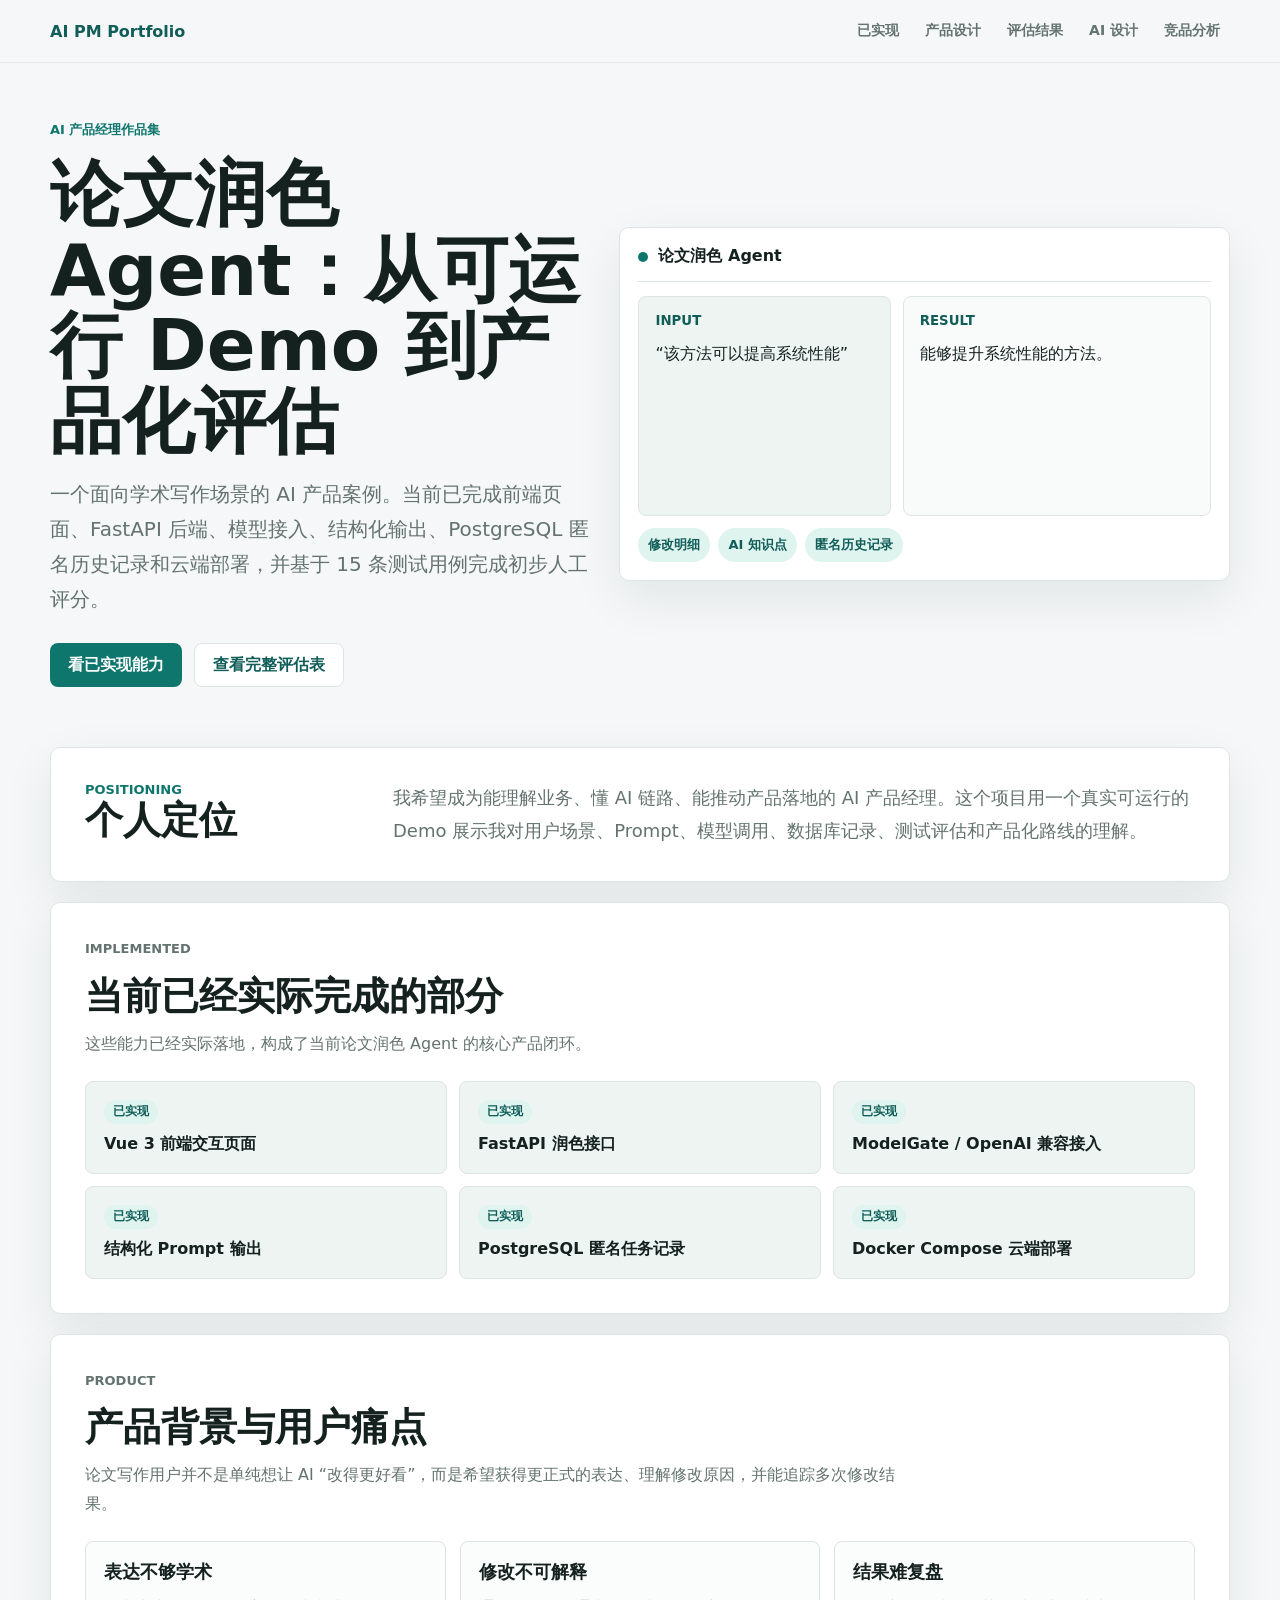
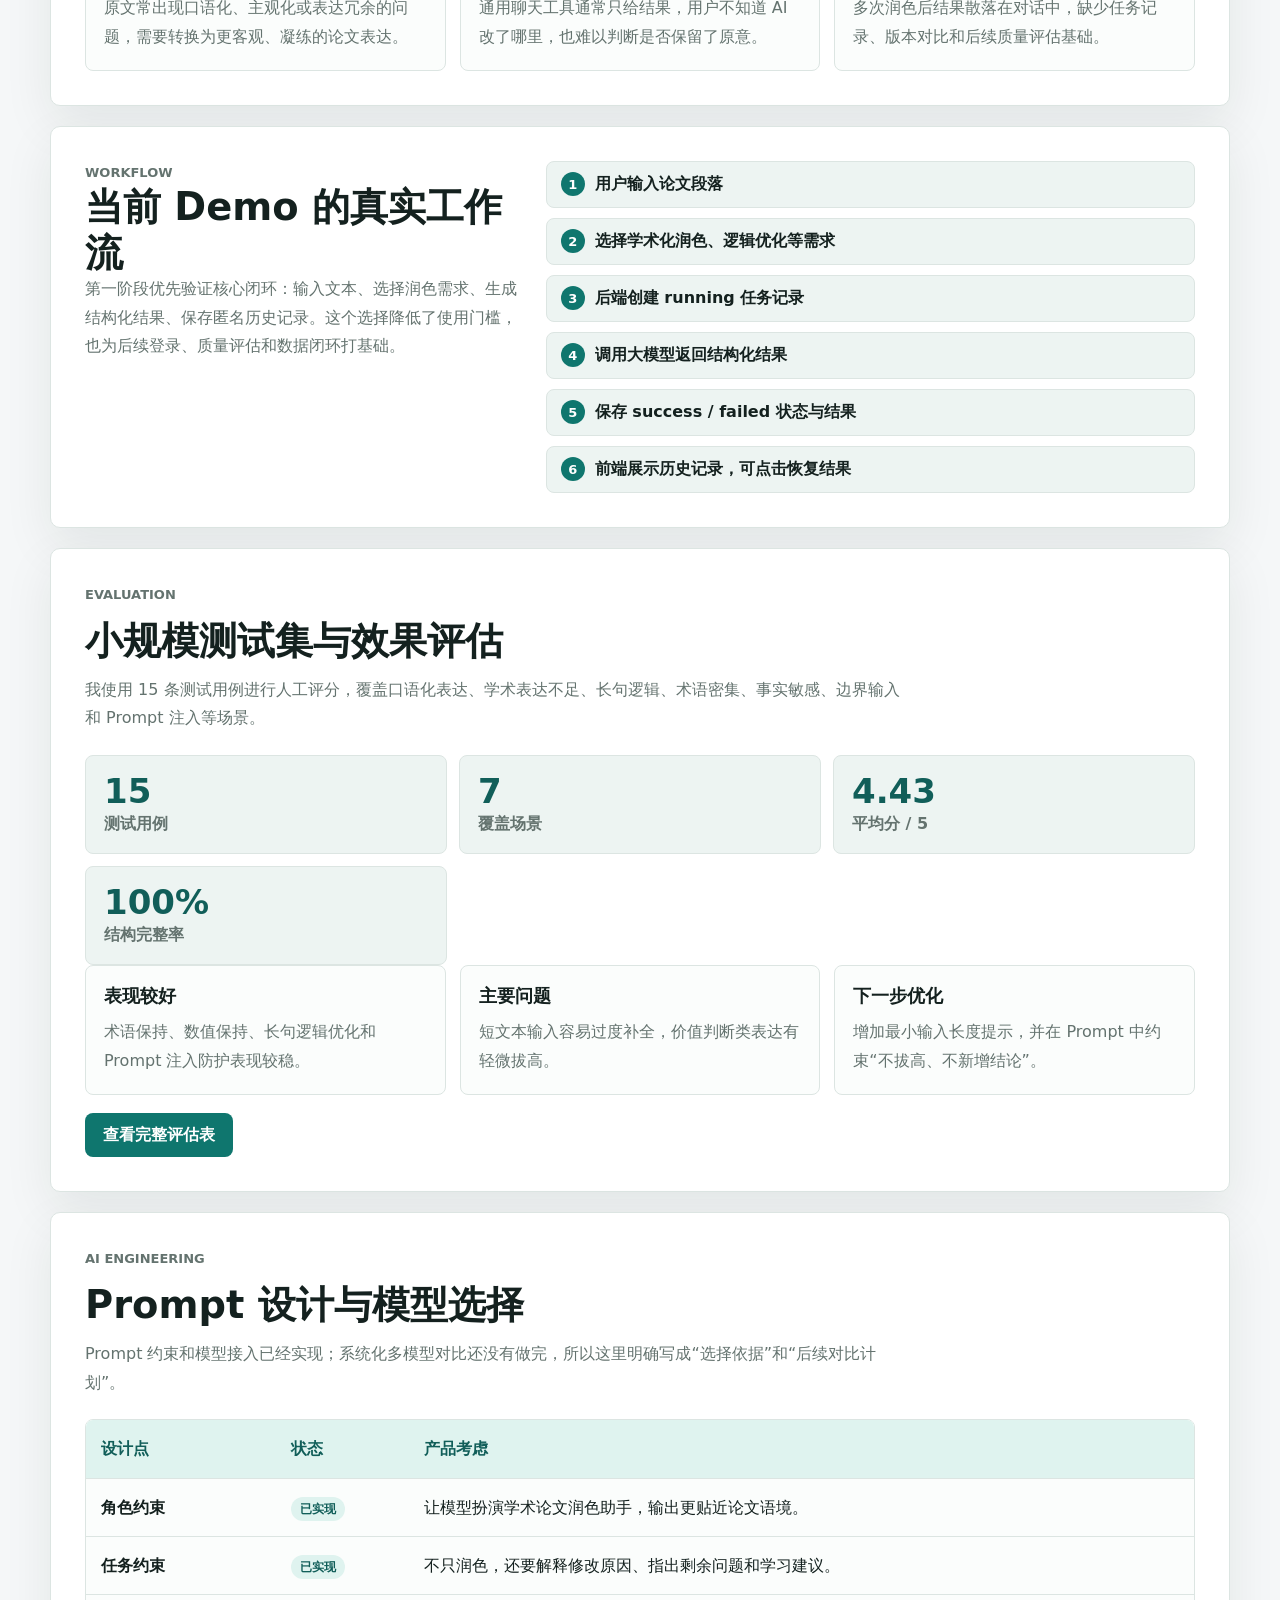
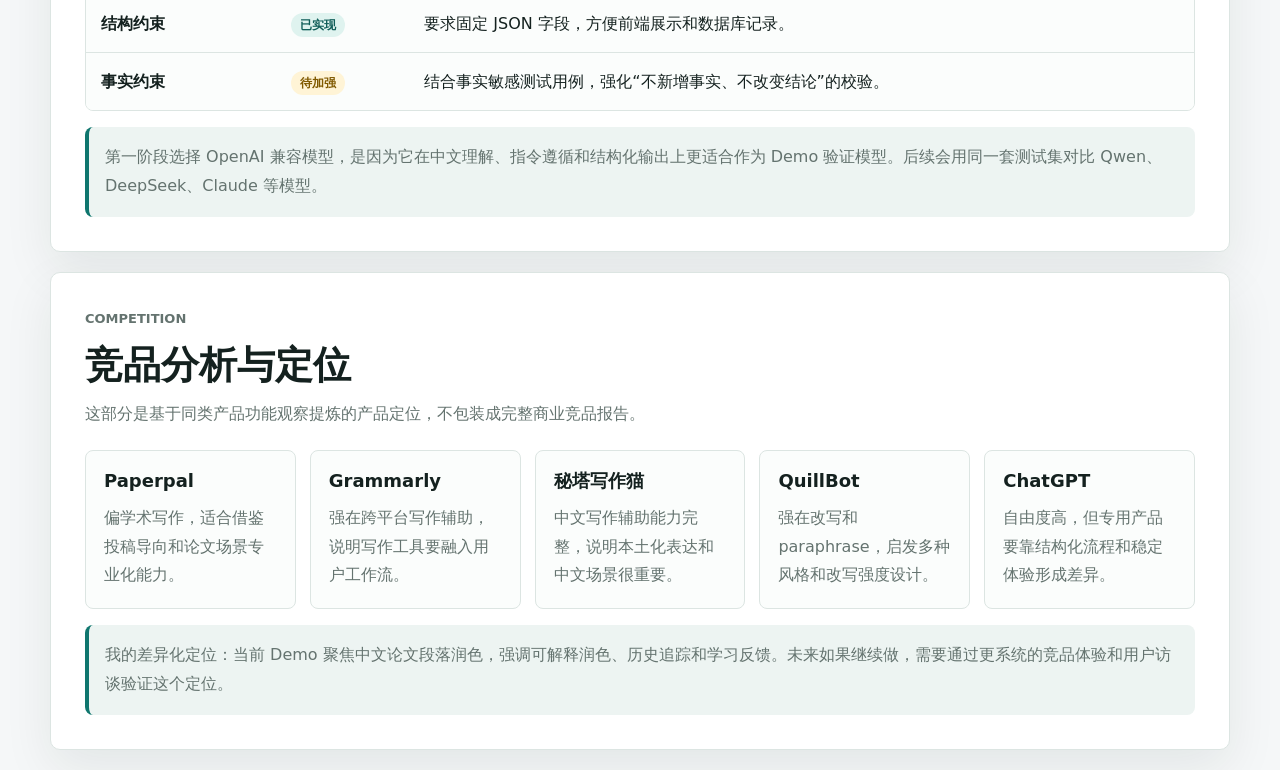
==== commit 826a645d: "chore: remove interview wording from portfolio" ====
--- a/portfolio/index.html
+++ b/portfolio/index.html
@@ -19,7 +19,6 @@
         <a href="#evaluation">评估结果</a>
         <a href="#ai-engineering">AI 设计</a>
         <a href="#competition">竞品分析</a>
-        <a href="#interview">面试讲法</a>
       </nav>
     </header>
 
@@ -73,7 +72,7 @@
         <div class="section-heading">
           <p class="eyebrow">IMPLEMENTED</p>
           <h2>当前已经实际完成的部分</h2>
-          <p>这些能力已经实际落地，面试时可以明确说“这是我做出来并部署过的”。</p>
+          <p>这些能力已经实际落地，构成了当前论文润色 Agent 的核心产品闭环。</p>
         </div>
         <div class="feature-grid">
           <div class="feature"><span class="status-tag done">已实现</span>Vue 3 前端交互页面</div>
@@ -239,13 +238,6 @@
         </div>
       </section>
 
-      <section id="interview" class="section closing">
-        <p class="eyebrow">INTERVIEW SUMMARY</p>
-        <h2>面试时怎么诚实表达</h2>
-        <p>
-          这个项目我已经完成了一个可运行的 AI 润色 Demo，包括前端页面、后端接口、模型调用、PostgreSQL 历史记录和 Docker 部署。为了避免只凭主观感觉判断效果，我补充了 15 条小规模测试集，并按语义保持、学术表达、可读性、结构完整和风险控制五个维度进行人工评分。评估结果暴露出短文本过度补全和价值判断拔高的问题，下一步会据此优化 Prompt 和输入校验。
-        </p>
-      </section>
     </main>
 
     <button class="back-top" type="button" aria-label="返回顶部">↑</button>
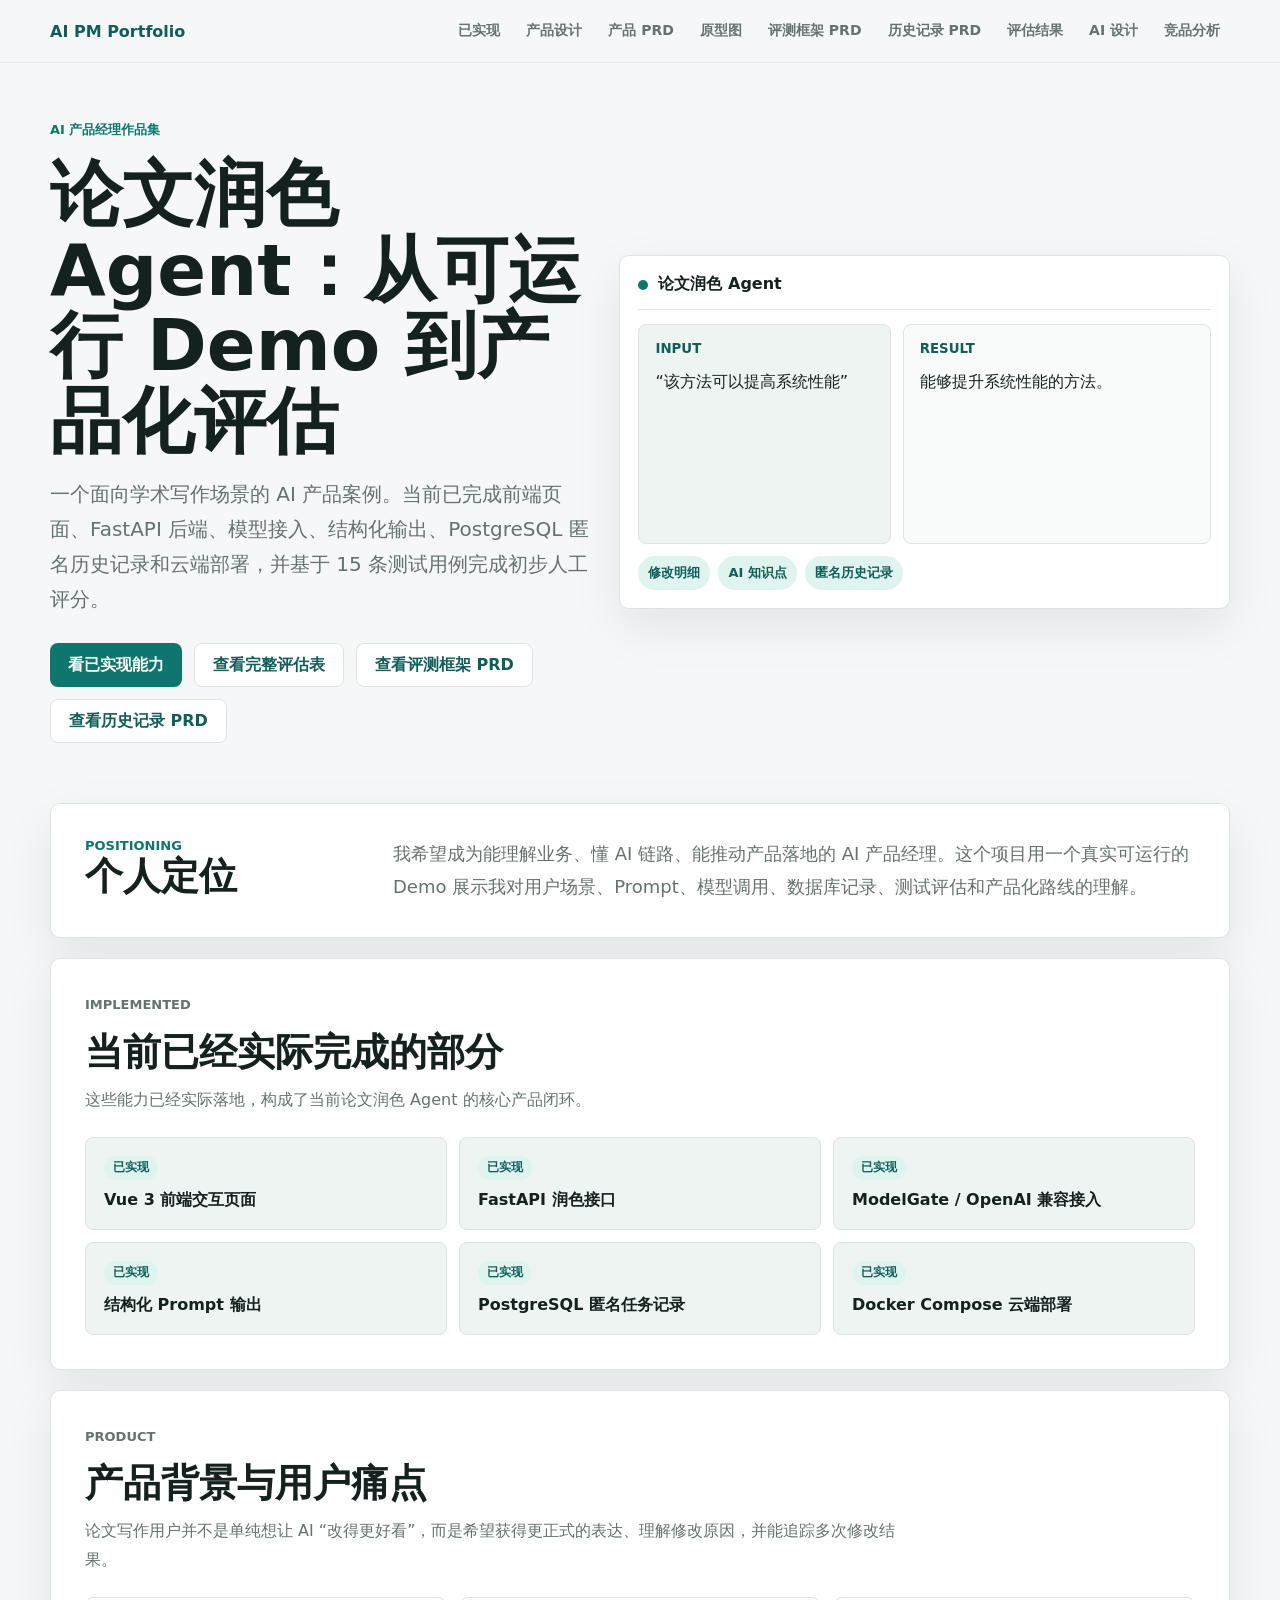
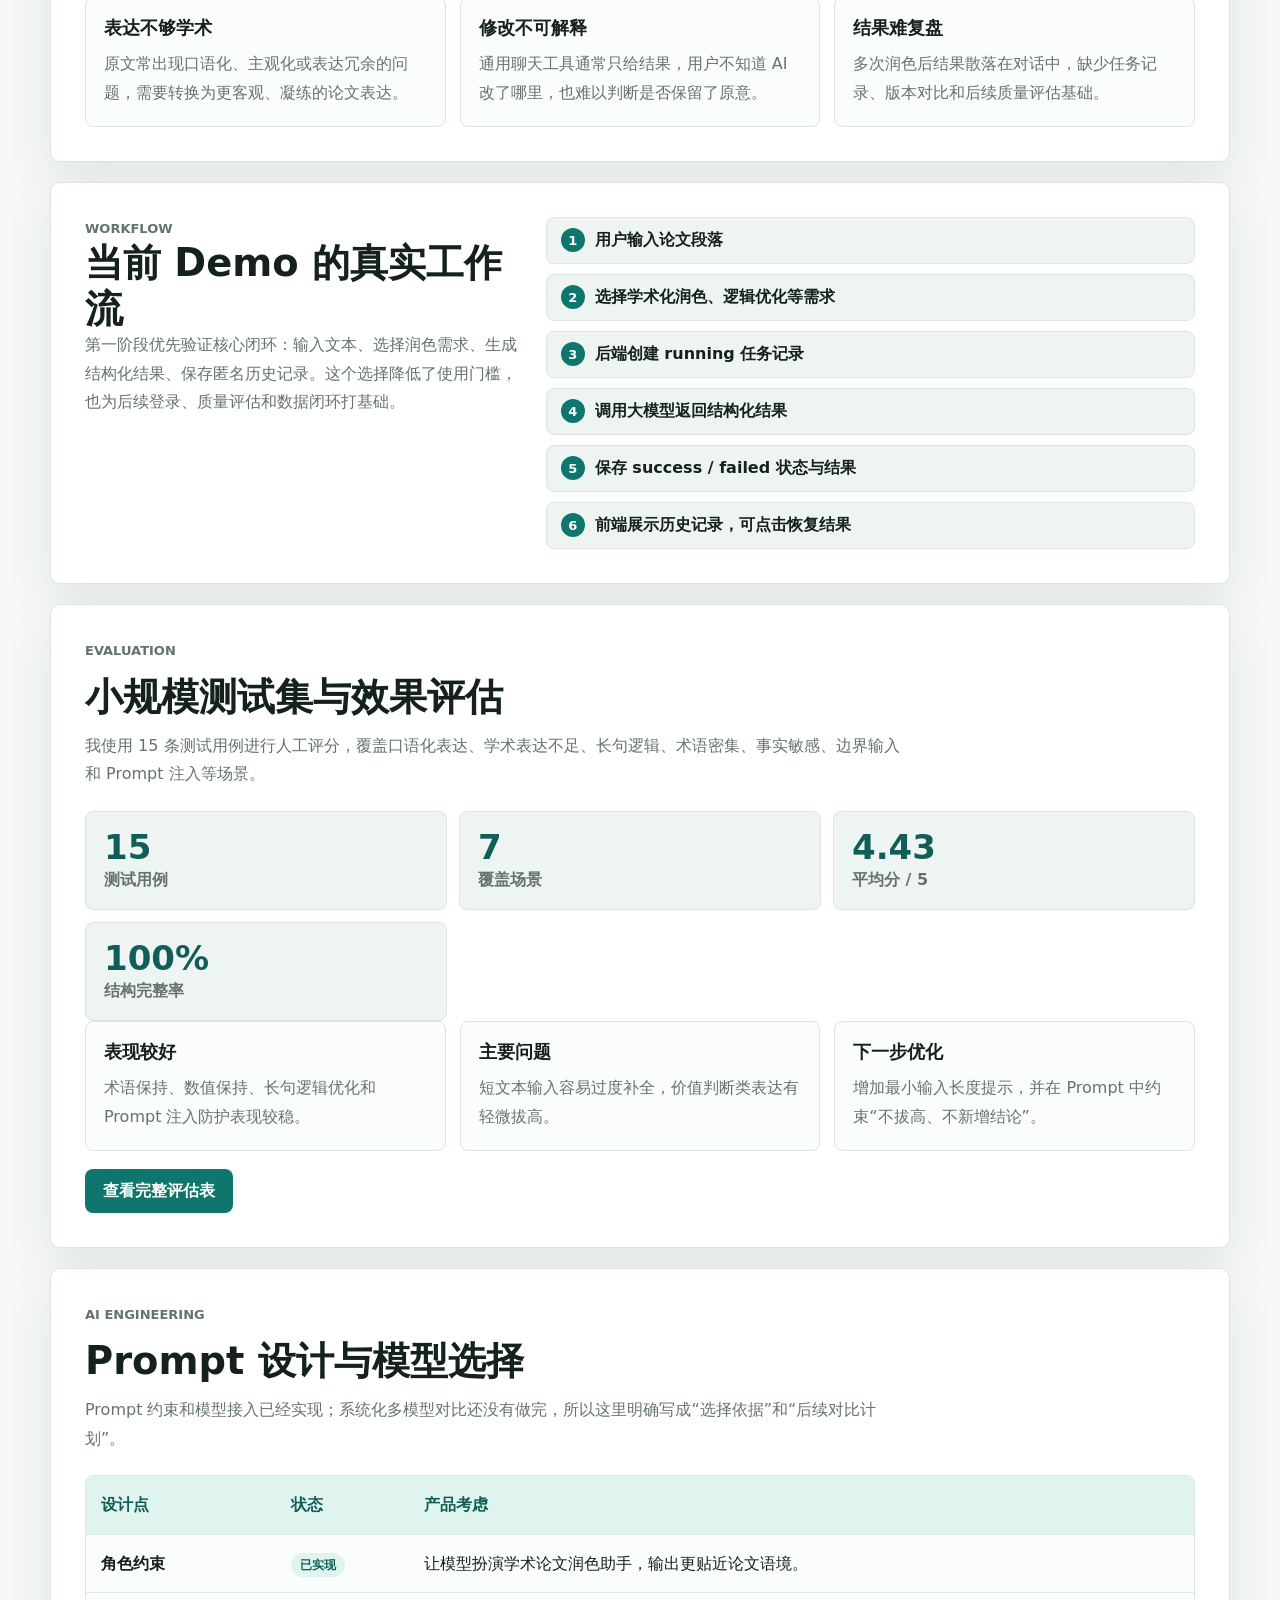
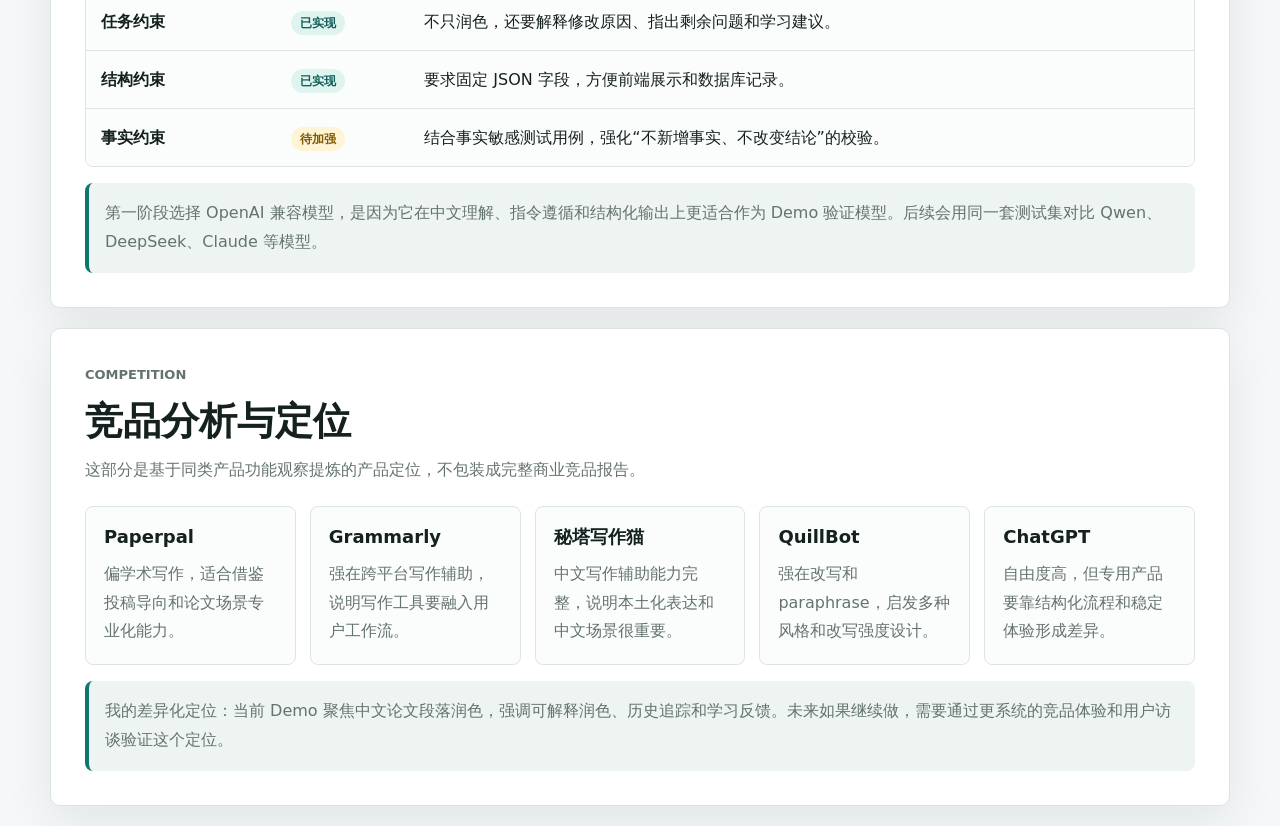
==== commit fd1ab488: "feat: add evaluation and history prd pages" ====
--- a/portfolio/index.html
+++ b/portfolio/index.html
@@ -16,6 +16,10 @@
       <nav class="nav" aria-label="作品集导航">
         <a href="#implemented">已实现</a>
         <a href="#product">产品设计</a>
+        <a href="./prd.html">产品 PRD</a>
+        <a href="./prototype.html">原型图</a>
+        <a href="./evaluation-prd.html">评测框架 PRD</a>
+        <a href="./history-prd.html">历史记录 PRD</a>
         <a href="#evaluation">评估结果</a>
         <a href="#ai-engineering">AI 设计</a>
         <a href="#competition">竞品分析</a>
@@ -33,6 +37,8 @@
           <div class="hero-actions">
             <a class="primary-link" href="#implemented">看已实现能力</a>
             <a class="secondary-link" href="./evaluation.html">查看完整评估表</a>
+            <a class="secondary-link" href="./evaluation-prd.html">查看评测框架 PRD</a>
+            <a class="secondary-link" href="./history-prd.html">查看历史记录 PRD</a>
           </div>
         </div>
         <div class="product-shot" aria-label="论文润色 Agent 界面示意">
--- a/portfolio/styles.css
+++ b/portfolio/styles.css
@@ -649,3 +649,403 @@
     min-height: 160px;
   }
 }
+
+
+/* Prototype wireframes */
+.wireframe {
+  overflow: hidden;
+  border: 1px solid var(--border);
+  border-radius: 10px;
+  background: #f9fcfb;
+}
+
+.wireframe-large {
+  min-height: 620px;
+}
+
+.wireframe-header {
+  display: flex;
+  align-items: center;
+  justify-content: space-between;
+  gap: 14px;
+  border-bottom: 1px solid var(--border);
+  padding: 14px 18px;
+  color: var(--accent-dark);
+  background: var(--accent-soft);
+}
+
+.wireframe-header span {
+  color: var(--muted);
+  font-size: 13px;
+  font-weight: 700;
+}
+
+.wireframe-body {
+  display: grid;
+  gap: 14px;
+  padding: 16px;
+}
+
+.workspace-layout {
+  grid-template-columns: minmax(260px, 0.95fr) minmax(320px, 1.1fr) minmax(190px, 0.55fr);
+  align-items: stretch;
+}
+
+.history-layout {
+  grid-template-columns: minmax(260px, 0.8fr) minmax(360px, 1.2fr);
+}
+
+.compare-layout {
+  grid-template-columns: repeat(2, minmax(0, 1fr));
+}
+
+.change-panel {
+  grid-column: 1 / -1;
+}
+
+.account-grid,
+.wire-metrics {
+  display: grid;
+  grid-template-columns: repeat(3, minmax(0, 1fr));
+  gap: 12px;
+}
+
+.wire-panel {
+  display: grid;
+  align-content: start;
+  gap: 12px;
+  border: 1px solid var(--border);
+  border-radius: 8px;
+  padding: 14px;
+  background: var(--surface);
+}
+
+.wire-label {
+  color: var(--accent-dark);
+  font-size: 13px;
+  font-weight: 900;
+}
+
+.wire-muted {
+  color: var(--muted);
+  font-size: 13px;
+  font-weight: 700;
+}
+
+.wire-input,
+.wire-select {
+  border: 1px solid var(--border);
+  border-radius: 8px;
+  padding: 12px;
+  color: var(--muted);
+  background: #f5f8f7;
+  line-height: 1.7;
+}
+
+.wire-input.textarea {
+  min-height: 170px;
+}
+
+.wire-input.result-text {
+  min-height: 150px;
+  color: var(--text);
+  background: #fbfdfc;
+}
+
+.wire-input.compare-text {
+  min-height: 180px;
+  color: var(--text);
+}
+
+.wire-input.small {
+  min-height: 48px;
+}
+
+.wire-input.search {
+  min-height: 42px;
+}
+
+.wire-row {
+  display: flex;
+  align-items: center;
+  gap: 10px;
+}
+
+.wire-row.between {
+  justify-content: space-between;
+}
+
+.wire-columns {
+  display: grid;
+  grid-template-columns: repeat(2, minmax(0, 1fr));
+  gap: 12px;
+}
+
+.wire-columns.three-cols {
+  grid-template-columns: repeat(3, minmax(0, 1fr));
+}
+
+.wire-segment,
+.wire-actions {
+  display: flex;
+  align-items: center;
+  gap: 6px;
+  flex-wrap: wrap;
+}
+
+.wire-segment span,
+.wire-segment strong,
+.wire-actions span,
+.wire-tab {
+  border: 1px solid var(--border);
+  border-radius: 999px;
+  padding: 7px 10px;
+  color: var(--muted);
+  background: #fff;
+  font-size: 13px;
+  font-weight: 800;
+}
+
+.wire-segment strong,
+.wire-tab.active {
+  color: var(--accent-dark);
+  background: var(--accent-soft);
+}
+
+.wire-button {
+  min-height: 44px;
+  border: 0;
+  border-radius: 8px;
+  padding: 0 16px;
+  color: #fff;
+  background: var(--accent);
+  font: inherit;
+  font-weight: 900;
+}
+
+.wire-tabs {
+  display: flex;
+  gap: 8px;
+  flex-wrap: wrap;
+}
+
+.wire-list {
+  display: grid;
+  gap: 8px;
+}
+
+.wire-item {
+  border: 1px solid var(--border);
+  border-radius: 8px;
+  padding: 11px 12px;
+  color: var(--muted);
+  background: #f8fbfa;
+  line-height: 1.6;
+}
+
+.wire-item.selected {
+  border-color: rgba(15, 118, 110, 0.45);
+  color: var(--accent-dark);
+  background: var(--accent-soft);
+  font-weight: 800;
+}
+
+.wire-item.warning {
+  border-color: #f4c7bd;
+  color: #9f1d14;
+  background: #fff1ee;
+}
+
+.wire-note {
+  border-left: 4px solid var(--accent);
+  border-radius: 8px;
+  padding: 12px;
+  color: var(--muted);
+  background: var(--surface-soft);
+  line-height: 1.7;
+}
+
+.wire-metrics div {
+  border: 1px solid var(--border);
+  border-radius: 8px;
+  padding: 16px;
+  background: var(--surface-soft);
+}
+
+.wire-metrics strong {
+  display: block;
+  color: var(--accent-dark);
+  font-size: 30px;
+  line-height: 1;
+}
+
+.wire-metrics span {
+  display: block;
+  margin-top: 8px;
+  color: var(--muted);
+  font-weight: 800;
+}
+
+.wire-table {
+  overflow: hidden;
+  border: 1px solid var(--border);
+  border-radius: 8px;
+}
+
+.wire-table-row {
+  display: grid;
+  grid-template-columns: 0.7fr 1.5fr 0.7fr 1.5fr;
+  border-bottom: 1px solid var(--border);
+}
+
+.wire-table-row:last-child {
+  border-bottom: 0;
+}
+
+.wire-table-row span {
+  padding: 12px;
+  color: var(--muted);
+  line-height: 1.6;
+}
+
+.wire-table-row.head span {
+  color: var(--accent-dark);
+  background: var(--accent-soft);
+  font-weight: 900;
+}
+
+/* Document-style PRD pages */
+.doc-layout {
+  display: grid;
+  grid-template-columns: 260px minmax(0, 1fr);
+  gap: 28px;
+  align-items: start;
+}
+
+.doc-toc {
+  position: sticky;
+  top: 92px;
+  display: grid;
+  gap: 8px;
+  border: 1px solid var(--border);
+  border-radius: 8px;
+  padding: 16px;
+  background: var(--surface-soft);
+}
+
+.doc-toc strong {
+  color: var(--accent-dark);
+  font-size: 15px;
+}
+
+.doc-toc a {
+  border-radius: 6px;
+  padding: 7px 8px;
+  color: var(--muted);
+  font-size: 14px;
+  font-weight: 800;
+  line-height: 1.5;
+}
+
+.doc-toc a:hover {
+  color: var(--accent-dark);
+  background: var(--accent-soft);
+}
+
+.doc-content {
+  display: grid;
+  gap: 24px;
+  min-width: 0;
+}
+
+.doc-section {
+  display: grid;
+  gap: 16px;
+  min-width: 0;
+  border-bottom: 1px solid var(--border);
+  padding-bottom: 26px;
+}
+
+.doc-section:last-child {
+  border-bottom: 0;
+  padding-bottom: 0;
+}
+
+.doc-section > p {
+  color: var(--muted);
+  line-height: 1.85;
+}
+
+.doc-section h3 {
+  margin-top: 8px;
+}
+
+.score-rubric {
+  display: grid;
+  grid-template-columns: repeat(2, minmax(0, 1fr));
+  gap: 12px;
+}
+
+.score-rubric div {
+  display: grid;
+  grid-template-columns: 88px minmax(0, 1fr);
+  gap: 12px;
+  align-items: start;
+  border: 1px solid var(--border);
+  border-radius: 8px;
+  padding: 14px;
+  background: #fbfdfc;
+}
+
+.score-rubric strong {
+  color: var(--accent-dark);
+  font-size: 22px;
+  line-height: 1.2;
+}
+
+.score-rubric span {
+  color: var(--muted);
+  line-height: 1.7;
+}
+
+.compact-wire {
+  margin-top: 6px;
+}
+
+@media (max-width: 980px) {
+  .workspace-layout,
+  .history-layout,
+  .compare-layout,
+  .account-grid,
+  .wire-metrics,
+  .wire-columns.three-cols,
+  .doc-layout,
+  .score-rubric {
+    grid-template-columns: 1fr;
+  }
+
+  .wireframe-header {
+    align-items: flex-start;
+    flex-direction: column;
+  }
+
+  .doc-toc {
+    position: static;
+  }
+}
+
+@media (max-width: 640px) {
+  .wire-columns,
+  .wire-table-row,
+  .score-rubric div {
+    grid-template-columns: 1fr;
+  }
+
+  .wire-table-row span {
+    border-bottom: 1px solid var(--border);
+  }
+
+  .wire-table-row span:last-child {
+    border-bottom: 0;
+  }
+}
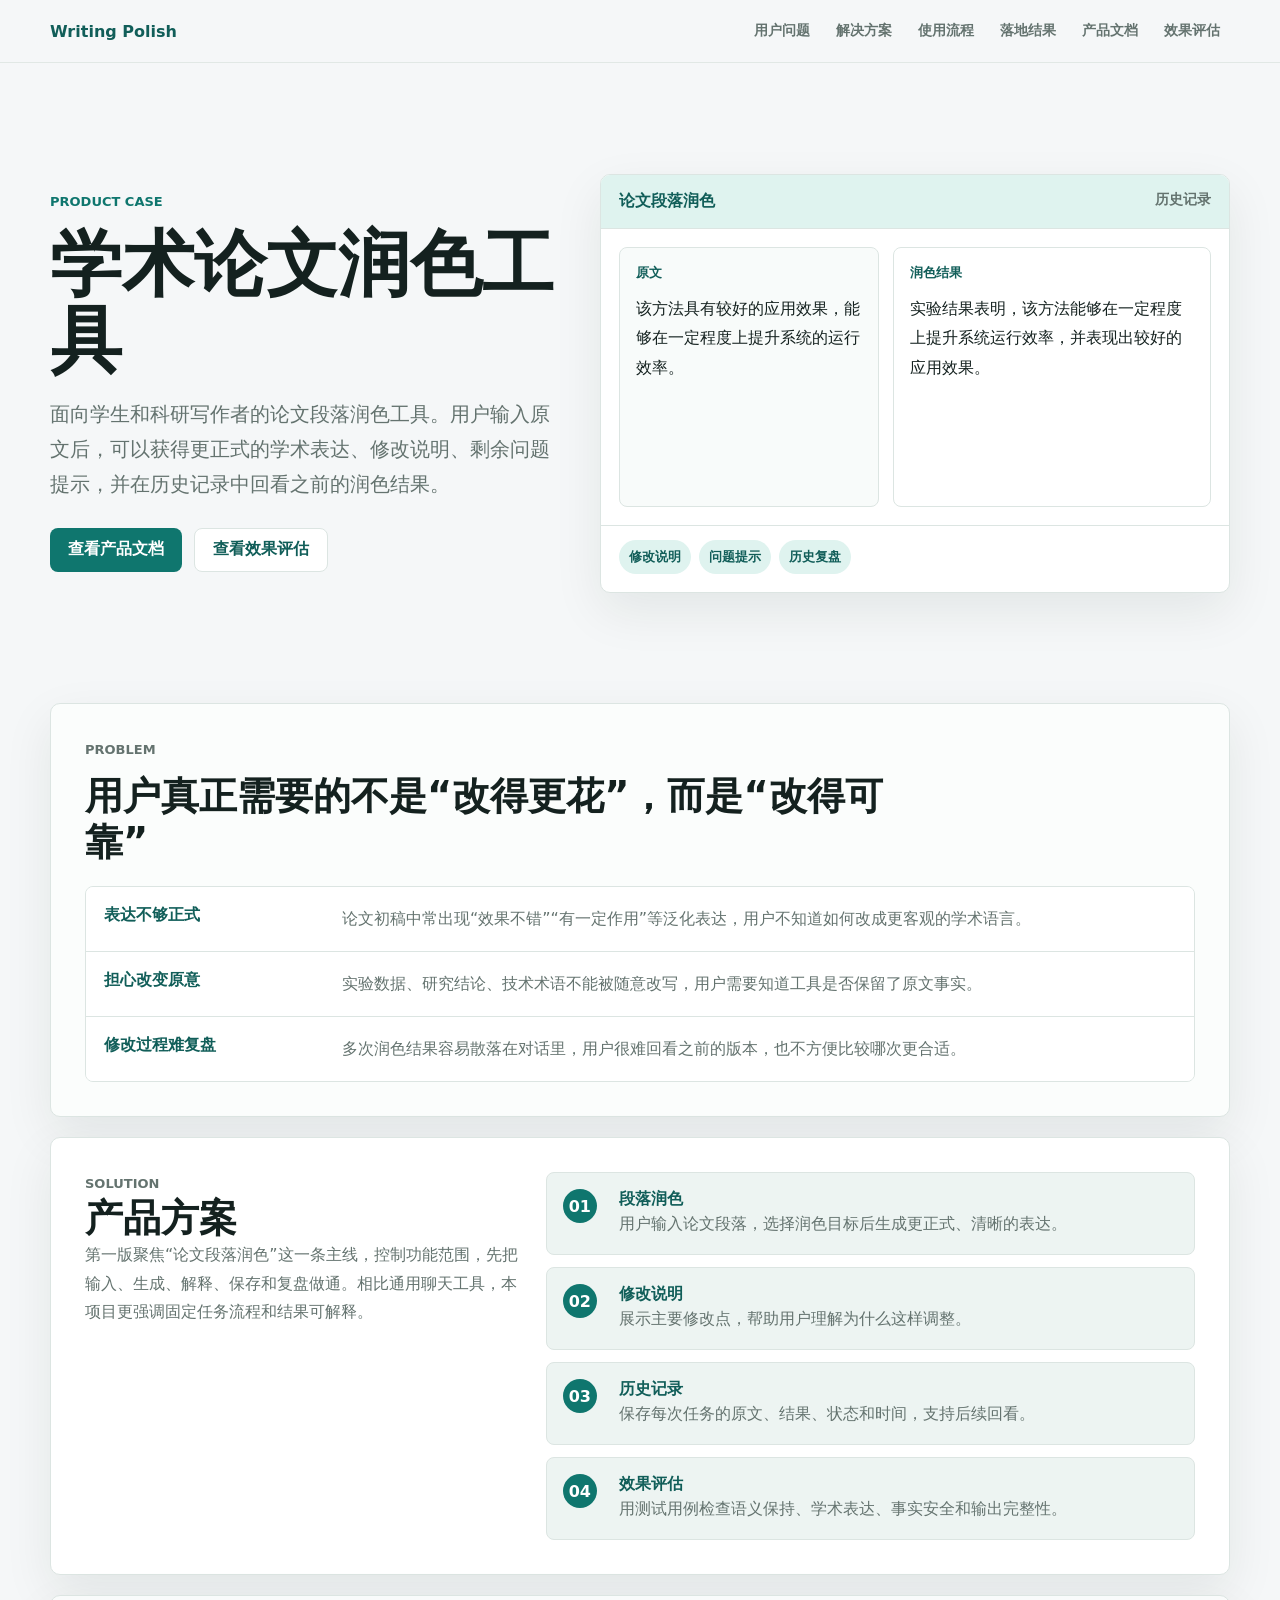
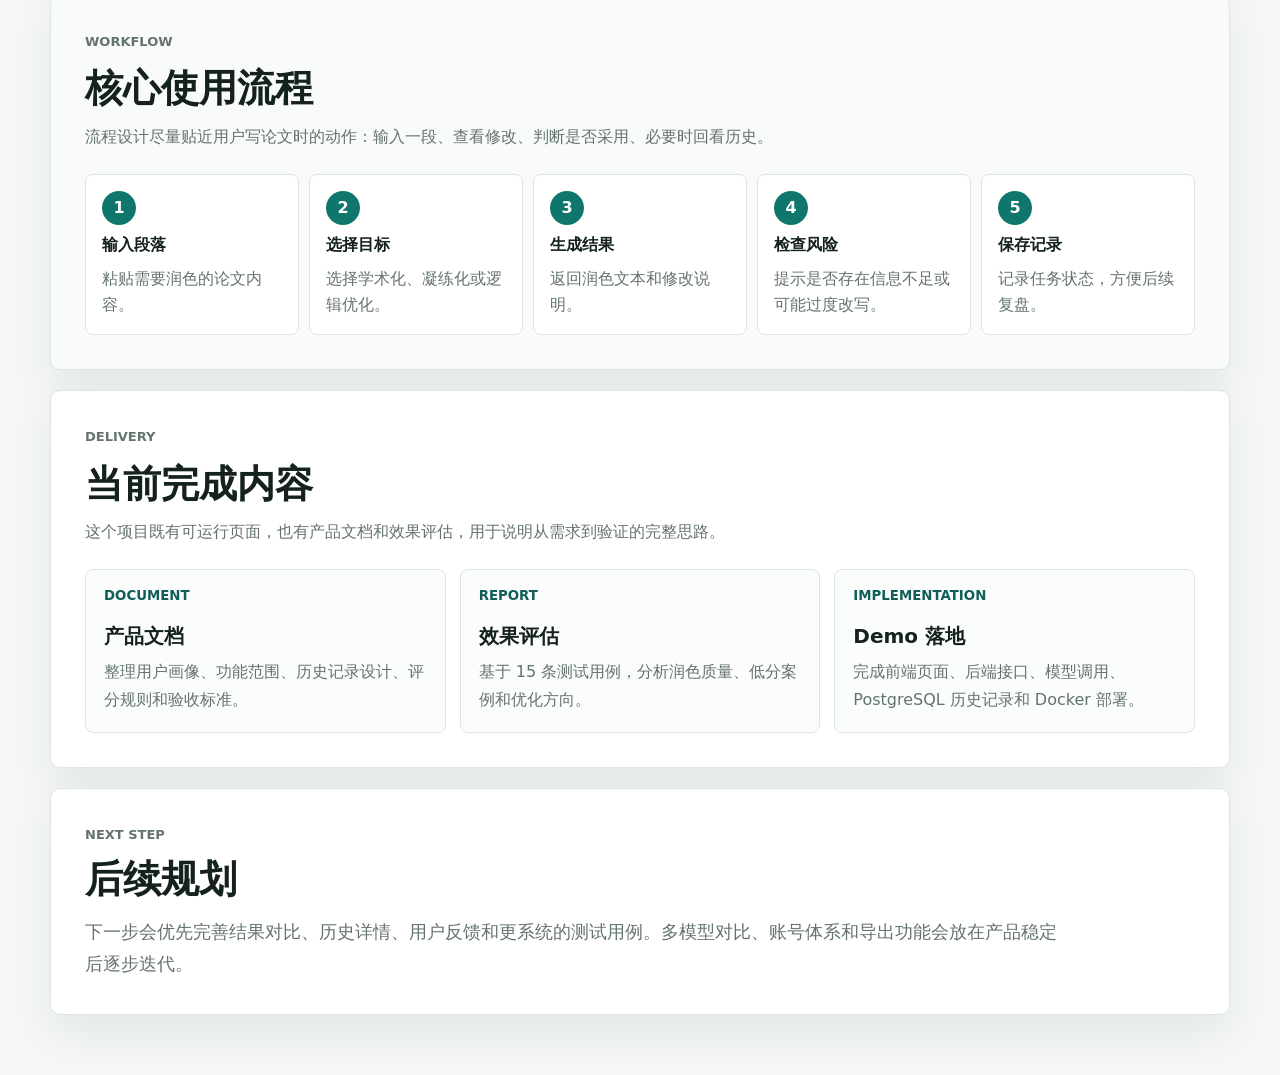
==== commit 2bfc6ab2: "refactor: simplify portfolio product case" ====
--- a/portfolio/index.html
+++ b/portfolio/index.html
@@ -3,251 +3,174 @@
   <head>
     <meta charset="UTF-8" />
     <meta name="viewport" content="width=device-width, initial-scale=1.0" />
-    <title>AI 产品经理作品集 | 论文润色 Agent</title>
+    <title>学术论文润色工具 | 产品作品集</title>
     <meta
       name="description"
-      content="AI 产品经理作品集，展示论文润色 Agent 的已实现 Demo、测试集评估、产品化方案、模型选择和竞品分析。"
+      content="面向学生和科研写作者的学术论文润色工具产品案例，展示产品背景、核心流程、功能设计、效果评估和后续规划。"
     />
     <link rel="stylesheet" href="./styles.css" />
   </head>
   <body>
     <header class="topbar">
-      <a class="brand" href="#hero">AI PM Portfolio</a>
+      <a class="brand" href="#hero">Writing Polish</a>
       <nav class="nav" aria-label="作品集导航">
-        <a href="#implemented">已实现</a>
-        <a href="#product">产品设计</a>
-        <a href="./prd.html">产品 PRD</a>
-        <a href="./prototype.html">原型图</a>
-        <a href="./evaluation-prd.html">评测框架 PRD</a>
-        <a href="./history-prd.html">历史记录 PRD</a>
-        <a href="#evaluation">评估结果</a>
-        <a href="#ai-engineering">AI 设计</a>
-        <a href="#competition">竞品分析</a>
+        <a href="#problem">用户问题</a>
+        <a href="#solution">解决方案</a>
+        <a href="#workflow">使用流程</a>
+        <a href="#delivery">落地结果</a>
+        <a href="./prd.html">产品文档</a>
+        <a href="./evaluation.html">效果评估</a>
       </nav>
     </header>
 
     <main>
-      <section id="hero" class="hero">
-        <div class="hero-copy">
-          <p class="eyebrow">AI 产品经理作品集</p>
-          <h1>论文润色 Agent：从可运行 Demo 到产品化评估</h1>
+      <section id="hero" class="case-hero">
+        <div class="case-hero-copy">
+          <p class="eyebrow">PRODUCT CASE</p>
+          <h1>学术论文润色工具</h1>
           <p class="lead">
-            一个面向学术写作场景的 AI 产品案例。当前已完成前端页面、FastAPI 后端、模型接入、结构化输出、PostgreSQL 匿名历史记录和云端部署，并基于 15 条测试用例完成初步人工评分。
+            面向学生和科研写作者的论文段落润色工具。用户输入原文后，可以获得更正式的学术表达、修改说明、剩余问题提示，并在历史记录中回看之前的润色结果。
           </p>
           <div class="hero-actions">
-            <a class="primary-link" href="#implemented">看已实现能力</a>
-            <a class="secondary-link" href="./evaluation.html">查看完整评估表</a>
-            <a class="secondary-link" href="./evaluation-prd.html">查看评测框架 PRD</a>
-            <a class="secondary-link" href="./history-prd.html">查看历史记录 PRD</a>
+            <a class="primary-link" href="./prd.html">查看产品文档</a>
+            <a class="secondary-link" href="./evaluation.html">查看效果评估</a>
           </div>
         </div>
-        <div class="product-shot" aria-label="论文润色 Agent 界面示意">
-          <div class="shot-header">
-            <span></span>
-            <strong>论文润色 Agent</strong>
+
+        <div class="workspace-preview" aria-label="产品界面摘要">
+          <div class="preview-toolbar">
+            <strong>论文段落润色</strong>
+            <span>历史记录</span>
           </div>
-          <div class="shot-grid">
-            <div class="shot-panel">
-              <small>INPUT</small>
-              <p>“该方法可以提高系统性能”</p>
+          <div class="preview-body">
+            <div class="preview-pane">
+              <small>原文</small>
+              <p>该方法具有较好的应用效果，能够在一定程度上提升系统的运行效率。</p>
             </div>
-            <div class="shot-panel result">
-              <small>RESULT</small>
-              <p>能够提升系统性能的方法。</p>
+            <div class="preview-pane result">
+              <small>润色结果</small>
+              <p>实验结果表明，该方法能够在一定程度上提升系统运行效率，并表现出较好的应用效果。</p>
             </div>
           </div>
-          <div class="shot-bottom">
-            <span>修改明细</span>
-            <span>AI 知识点</span>
-            <span>匿名历史记录</span>
+          <div class="preview-notes">
+            <span>修改说明</span>
+            <span>问题提示</span>
+            <span>历史复盘</span>
           </div>
         </div>
       </section>
 
-      <section class="section intro">
-        <div>
-          <p class="eyebrow">POSITIONING</p>
-          <h2>个人定位</h2>
+      <section id="problem" class="section problem-band">
+        <div class="section-heading">
+          <p class="eyebrow">PROBLEM</p>
+          <h2>用户真正需要的不是“改得更花”，而是“改得可靠”</h2>
         </div>
-        <p>
-          我希望成为能理解业务、懂 AI 链路、能推动产品落地的 AI 产品经理。这个项目用一个真实可运行的 Demo 展示我对用户场景、Prompt、模型调用、数据库记录、测试评估和产品化路线的理解。
-        </p>
-      </section>
-
-      <section id="implemented" class="section">
-        <div class="section-heading">
-          <p class="eyebrow">IMPLEMENTED</p>
-          <h2>当前已经实际完成的部分</h2>
-          <p>这些能力已经实际落地，构成了当前论文润色 Agent 的核心产品闭环。</p>
-        </div>
-        <div class="feature-grid">
-          <div class="feature"><span class="status-tag done">已实现</span>Vue 3 前端交互页面</div>
-          <div class="feature"><span class="status-tag done">已实现</span>FastAPI 润色接口</div>
-          <div class="feature"><span class="status-tag done">已实现</span>ModelGate / OpenAI 兼容接入</div>
-          <div class="feature"><span class="status-tag done">已实现</span>结构化 Prompt 输出</div>
-          <div class="feature"><span class="status-tag done">已实现</span>PostgreSQL 匿名任务记录</div>
-          <div class="feature"><span class="status-tag done">已实现</span>Docker Compose 云端部署</div>
+        <div class="problem-list">
+          <div>
+            <strong>表达不够正式</strong>
+            <p>论文初稿中常出现“效果不错”“有一定作用”等泛化表达，用户不知道如何改成更客观的学术语言。</p>
+          </div>
+          <div>
+            <strong>担心改变原意</strong>
+            <p>实验数据、研究结论、技术术语不能被随意改写，用户需要知道工具是否保留了原文事实。</p>
+          </div>
+          <div>
+            <strong>修改过程难复盘</strong>
+            <p>多次润色结果容易散落在对话里，用户很难回看之前的版本，也不方便比较哪次更合适。</p>
+          </div>
         </div>
       </section>
 
-      <section id="product" class="section">
-        <div class="section-heading">
-          <p class="eyebrow">PRODUCT</p>
-          <h2>产品背景与用户痛点</h2>
+      <section id="solution" class="section split">
+        <div>
+          <p class="eyebrow">SOLUTION</p>
+          <h2>产品方案</h2>
           <p>
-            论文写作用户并不是单纯想让 AI “改得更好看”，而是希望获得更正式的表达、理解修改原因，并能追踪多次修改结果。
+            第一版聚焦“论文段落润色”这一条主线，控制功能范围，先把输入、生成、解释、保存和复盘做通。相比通用聊天工具，本项目更强调固定任务流程和结果可解释。
           </p>
         </div>
-        <div class="cards three">
-          <article class="card">
-            <h3>表达不够学术</h3>
-            <p>原文常出现口语化、主观化或表达冗余的问题，需要转换为更客观、凝练的论文表达。</p>
-          </article>
-          <article class="card">
-            <h3>修改不可解释</h3>
-            <p>通用聊天工具通常只给结果，用户不知道 AI 改了哪里，也难以判断是否保留了原意。</p>
-          </article>
-          <article class="card">
-            <h3>结果难复盘</h3>
-            <p>多次润色后结果散落在对话中，缺少任务记录、版本对比和后续质量评估基础。</p>
-          </article>
+        <div class="solution-stack">
+          <div class="solution-item">
+            <span>01</span>
+            <div>
+              <strong>段落润色</strong>
+              <p>用户输入论文段落，选择润色目标后生成更正式、清晰的表达。</p>
+            </div>
+          </div>
+          <div class="solution-item">
+            <span>02</span>
+            <div>
+              <strong>修改说明</strong>
+              <p>展示主要修改点，帮助用户理解为什么这样调整。</p>
+            </div>
+          </div>
+          <div class="solution-item">
+            <span>03</span>
+            <div>
+              <strong>历史记录</strong>
+              <p>保存每次任务的原文、结果、状态和时间，支持后续回看。</p>
+            </div>
+          </div>
+          <div class="solution-item">
+            <span>04</span>
+            <div>
+              <strong>效果评估</strong>
+              <p>用测试用例检查语义保持、学术表达、事实安全和输出完整性。</p>
+            </div>
+          </div>
         </div>
       </section>
 
-      <section class="section split">
-        <div>
+      <section id="workflow" class="section workflow-board">
+        <div class="section-heading">
           <p class="eyebrow">WORKFLOW</p>
-          <h2>当前 Demo 的真实工作流</h2>
-          <p>
-            第一阶段优先验证核心闭环：输入文本、选择润色需求、生成结构化结果、保存匿名历史记录。这个选择降低了使用门槛，也为后续登录、质量评估和数据闭环打基础。
-          </p>
+          <h2>核心使用流程</h2>
+          <p>流程设计尽量贴近用户写论文时的动作：输入一段、查看修改、判断是否采用、必要时回看历史。</p>
         </div>
-        <ol class="flow">
-          <li>用户输入论文段落</li>
-          <li>选择学术化润色、逻辑优化等需求</li>
-          <li>后端创建 running 任务记录</li>
-          <li>调用大模型返回结构化结果</li>
-          <li>保存 success / failed 状态与结果</li>
-          <li>前端展示历史记录，可点击恢复结果</li>
-        </ol>
-      </section>
-
-      <section id="evaluation" class="section">
-        <div class="section-heading">
-          <p class="eyebrow">EVALUATION</p>
-          <h2>小规模测试集与效果评估</h2>
-          <p>
-            我使用 15 条测试用例进行人工评分，覆盖口语化表达、学术表达不足、长句逻辑、术语密集、事实敏感、边界输入和 Prompt 注入等场景。
-          </p>
-        </div>
-        <div class="metric-grid">
-          <div class="metric"><strong>15</strong><span>测试用例</span></div>
-          <div class="metric"><strong>7</strong><span>覆盖场景</span></div>
-          <div class="metric"><strong>4.43</strong><span>平均分 / 5</span></div>
-          <div class="metric"><strong>100%</strong><span>结构完整率</span></div>
-        </div>
-        <div class="cards three">
-          <article class="card">
-            <h3>表现较好</h3>
-            <p>术语保持、数值保持、长句逻辑优化和 Prompt 注入防护表现较稳。</p>
-          </article>
-          <article class="card">
-            <h3>主要问题</h3>
-            <p>短文本输入容易过度补全，价值判断类表达有轻微拔高。</p>
-          </article>
-          <article class="card">
-            <h3>下一步优化</h3>
-            <p>增加最小输入长度提示，并在 Prompt 中约束“不拔高、不新增结论”。</p>
-          </article>
-        </div>
-        <div class="hero-actions section-actions">
-          <a class="primary-link" href="./evaluation.html">查看完整评估表</a>
+        <div class="workflow-lane">
+          <div><span>1</span><strong>输入段落</strong><p>粘贴需要润色的论文内容。</p></div>
+          <div><span>2</span><strong>选择目标</strong><p>选择学术化、凝练化或逻辑优化。</p></div>
+          <div><span>3</span><strong>生成结果</strong><p>返回润色文本和修改说明。</p></div>
+          <div><span>4</span><strong>检查风险</strong><p>提示是否存在信息不足或可能过度改写。</p></div>
+          <div><span>5</span><strong>保存记录</strong><p>记录任务状态，方便后续复盘。</p></div>
         </div>
       </section>
 
-      <section id="ai-engineering" class="section">
+      <section id="delivery" class="section">
         <div class="section-heading">
-          <p class="eyebrow">AI ENGINEERING</p>
-          <h2>Prompt 设计与模型选择</h2>
-          <p>
-            Prompt 约束和模型接入已经实现；系统化多模型对比还没有做完，所以这里明确写成“选择依据”和“后续对比计划”。
-          </p>
+          <p class="eyebrow">DELIVERY</p>
+          <h2>当前完成内容</h2>
+          <p>这个项目既有可运行页面，也有产品文档和效果评估，用于说明从需求到验证的完整思路。</p>
         </div>
-        <div class="table-wrap">
-          <table>
-            <thead>
-              <tr>
-                <th>设计点</th>
-                <th>状态</th>
-                <th>产品考虑</th>
-              </tr>
-            </thead>
-            <tbody>
-              <tr>
-                <td>角色约束</td>
-                <td><span class="status-tag done">已实现</span></td>
-                <td>让模型扮演学术论文润色助手，输出更贴近论文语境。</td>
-              </tr>
-              <tr>
-                <td>任务约束</td>
-                <td><span class="status-tag done">已实现</span></td>
-                <td>不只润色，还要解释修改原因、指出剩余问题和学习建议。</td>
-              </tr>
-              <tr>
-                <td>结构约束</td>
-                <td><span class="status-tag done">已实现</span></td>
-                <td>要求固定 JSON 字段，方便前端展示和数据库记录。</td>
-              </tr>
-              <tr>
-                <td>事实约束</td>
-                <td><span class="status-tag planned">待加强</span></td>
-                <td>结合事实敏感测试用例，强化“不新增事实、不改变结论”的校验。</td>
-              </tr>
-            </tbody>
-          </table>
-        </div>
-        <div class="note">
-          第一阶段选择 OpenAI 兼容模型，是因为它在中文理解、指令遵循和结构化输出上更适合作为 Demo 验证模型。后续会用同一套测试集对比 Qwen、DeepSeek、Claude 等模型。
+        <div class="delivery-grid">
+          <a class="delivery-card" href="./prd.html">
+            <small>DOCUMENT</small>
+            <strong>产品文档</strong>
+            <p>整理用户画像、功能范围、历史记录设计、评分规则和验收标准。</p>
+          </a>
+          <a class="delivery-card" href="./evaluation.html">
+            <small>REPORT</small>
+            <strong>效果评估</strong>
+            <p>基于 15 条测试用例，分析润色质量、低分案例和优化方向。</p>
+          </a>
+          <div class="delivery-card">
+            <small>IMPLEMENTATION</small>
+            <strong>Demo 落地</strong>
+            <p>完成前端页面、后端接口、模型调用、PostgreSQL 历史记录和 Docker 部署。</p>
+          </div>
         </div>
       </section>
 
-      <section id="competition" class="section">
-        <div class="section-heading">
-          <p class="eyebrow">COMPETITION</p>
-          <h2>竞品分析与定位</h2>
-          <p>这部分是基于同类产品功能观察提炼的产品定位，不包装成完整商业竞品报告。</p>
-        </div>
-        <div class="cards five">
-          <article class="card">
-            <h3>Paperpal</h3>
-            <p>偏学术写作，适合借鉴投稿导向和论文场景专业化能力。</p>
-          </article>
-          <article class="card">
-            <h3>Grammarly</h3>
-            <p>强在跨平台写作辅助，说明写作工具要融入用户工作流。</p>
-          </article>
-          <article class="card">
-            <h3>秘塔写作猫</h3>
-            <p>中文写作辅助能力完整，说明本土化表达和中文场景很重要。</p>
-          </article>
-          <article class="card">
-            <h3>QuillBot</h3>
-            <p>强在改写和 paraphrase，启发多种风格和改写强度设计。</p>
-          </article>
-          <article class="card">
-            <h3>ChatGPT</h3>
-            <p>自由度高，但专用产品要靠结构化流程和稳定体验形成差异。</p>
-          </article>
-        </div>
-        <div class="note">
-          我的差异化定位：当前 Demo 聚焦中文论文段落润色，强调可解释润色、历史追踪和学习反馈。未来如果继续做，需要通过更系统的竞品体验和用户访谈验证这个定位。
-        </div>
+      <section class="section closing">
+        <p class="eyebrow">NEXT STEP</p>
+        <h2>后续规划</h2>
+        <p>
+          下一步会优先完善结果对比、历史详情、用户反馈和更系统的测试用例。多模型对比、账号体系和导出功能会放在产品稳定后逐步迭代。
+        </p>
       </section>
-
     </main>
 
     <button class="back-top" type="button" aria-label="返回顶部">↑</button>
-
     <script src="./script.js"></script>
   </body>
 </html>
--- a/portfolio/styles.css
+++ b/portfolio/styles.css
@@ -1012,6 +1012,355 @@
   margin-top: 6px;
 }
 
+/* Revised portfolio pages */
+.case-hero {
+  min-height: 620px;
+  display: grid;
+  grid-template-columns: minmax(0, 0.9fr) minmax(360px, 1.1fr);
+  gap: 34px;
+  align-items: center;
+  padding: 58px 0 38px;
+}
+
+.case-hero-copy {
+  display: grid;
+  gap: 18px;
+}
+
+.workspace-preview {
+  overflow: hidden;
+  border: 1px solid var(--border);
+  border-radius: 10px;
+  background: var(--surface);
+  box-shadow: var(--shadow);
+}
+
+.preview-toolbar {
+  display: flex;
+  justify-content: space-between;
+  gap: 12px;
+  border-bottom: 1px solid var(--border);
+  padding: 16px 18px;
+  color: var(--accent-dark);
+  background: var(--accent-soft);
+  font-weight: 900;
+}
+
+.preview-toolbar span {
+  color: var(--muted);
+  font-size: 14px;
+}
+
+.preview-body {
+  display: grid;
+  grid-template-columns: 0.9fr 1.1fr;
+  gap: 14px;
+  padding: 18px;
+}
+
+.preview-pane {
+  min-height: 260px;
+  border: 1px solid var(--border);
+  border-radius: 8px;
+  padding: 16px;
+  background: #f8fbfa;
+}
+
+.preview-pane.result {
+  background: #fff;
+}
+
+.preview-pane small,
+.delivery-card small {
+  display: block;
+  margin-bottom: 12px;
+  color: var(--accent-dark);
+  font-weight: 900;
+}
+
+.preview-pane p {
+  line-height: 1.85;
+}
+
+.preview-notes {
+  display: flex;
+  gap: 8px;
+  flex-wrap: wrap;
+  border-top: 1px solid var(--border);
+  padding: 14px 18px 18px;
+}
+
+.preview-notes span {
+  border-radius: 999px;
+  padding: 8px 10px;
+  color: var(--accent-dark);
+  background: var(--accent-soft);
+  font-size: 13px;
+  font-weight: 900;
+}
+
+.problem-band {
+  background: #fbfdfc;
+}
+
+.problem-list {
+  display: grid;
+  gap: 0;
+  border: 1px solid var(--border);
+  border-radius: 8px;
+  overflow: hidden;
+}
+
+.problem-list div {
+  display: grid;
+  grid-template-columns: 220px minmax(0, 1fr);
+  gap: 18px;
+  border-bottom: 1px solid var(--border);
+  padding: 18px;
+  background: var(--surface);
+}
+
+.problem-list div:last-child {
+  border-bottom: 0;
+}
+
+.problem-list strong,
+.solution-item strong {
+  color: var(--accent-dark);
+}
+
+.problem-list p,
+.solution-item p,
+.delivery-card p,
+.report-conclusion p {
+  color: var(--muted);
+  line-height: 1.75;
+}
+
+.solution-stack {
+  display: grid;
+  gap: 12px;
+}
+
+.solution-item {
+  display: grid;
+  grid-template-columns: 44px minmax(0, 1fr);
+  gap: 12px;
+  border: 1px solid var(--border);
+  border-radius: 8px;
+  padding: 16px;
+  background: var(--surface-soft);
+}
+
+.solution-item span,
+.workflow-lane span {
+  width: 34px;
+  height: 34px;
+  display: grid;
+  place-items: center;
+  border-radius: 50%;
+  color: #fff;
+  background: var(--accent);
+  font-weight: 900;
+}
+
+.workflow-board {
+  background: #f9fbfb;
+}
+
+.workflow-lane {
+  display: grid;
+  grid-template-columns: repeat(5, minmax(0, 1fr));
+  gap: 10px;
+}
+
+.workflow-lane div {
+  display: grid;
+  gap: 10px;
+  border: 1px solid var(--border);
+  border-radius: 8px;
+  padding: 16px;
+  background: var(--surface);
+}
+
+.workflow-lane p {
+  color: var(--muted);
+  line-height: 1.65;
+}
+
+.delivery-grid {
+  display: grid;
+  grid-template-columns: repeat(3, minmax(0, 1fr));
+  gap: 14px;
+}
+
+.delivery-card {
+  display: grid;
+  gap: 8px;
+  border: 1px solid var(--border);
+  border-radius: 8px;
+  padding: 18px;
+  background: #fbfdfc;
+}
+
+.delivery-card strong {
+  font-size: 20px;
+}
+
+.prd-cover {
+  display: grid;
+  grid-template-columns: minmax(0, 1fr) 320px;
+  gap: 24px;
+  align-items: end;
+  margin: 36px 0 20px;
+  border: 1px solid var(--border);
+  border-radius: 10px;
+  padding: 34px;
+  background: var(--surface);
+  box-shadow: var(--shadow);
+}
+
+.prd-cover h1 {
+  margin: 10px 0 14px;
+  font-size: clamp(34px, 5vw, 58px);
+}
+
+.prd-meta {
+  display: grid;
+  gap: 10px;
+}
+
+.prd-meta div {
+  border: 1px solid var(--border);
+  border-radius: 8px;
+  padding: 14px;
+  background: var(--surface-soft);
+}
+
+.prd-meta span {
+  display: block;
+  margin-bottom: 6px;
+  color: var(--muted);
+  font-size: 13px;
+  font-weight: 800;
+}
+
+.prd-meta strong {
+  color: var(--accent-dark);
+}
+
+.prd-layout {
+  display: grid;
+  grid-template-columns: 260px minmax(0, 1fr);
+  gap: 28px;
+  align-items: start;
+}
+
+.scope-board {
+  display: grid;
+  grid-template-columns: repeat(3, minmax(0, 1fr));
+  gap: 12px;
+}
+
+.scope-board div {
+  border: 1px solid var(--border);
+  border-radius: 8px;
+  padding: 16px;
+  background: #fbfdfc;
+}
+
+.scope-board strong {
+  color: var(--accent-dark);
+}
+
+.scope-board ul {
+  margin: 12px 0 0;
+  padding-left: 20px;
+  color: var(--muted);
+  line-height: 1.85;
+}
+
+.report-hero {
+  display: grid;
+  grid-template-columns: minmax(0, 0.9fr) minmax(360px, 1.1fr);
+  gap: 24px;
+  align-items: center;
+  margin: 36px 0 20px;
+  border: 1px solid var(--border);
+  border-radius: 10px;
+  padding: 34px;
+  background: #fbfdfc;
+  box-shadow: var(--shadow);
+}
+
+.report-hero h1 {
+  margin: 10px 0 14px;
+  font-size: clamp(34px, 5vw, 58px);
+}
+
+.report-section {
+  box-shadow: none;
+}
+
+.case-board {
+  display: grid;
+  grid-template-columns: repeat(3, minmax(0, 1fr));
+  gap: 14px;
+}
+
+.case-board article {
+  border: 1px solid var(--border);
+  border-radius: 8px;
+  padding: 18px;
+  background: #fbfdfc;
+}
+
+.case-board h3 {
+  margin: 10px 0;
+}
+
+.case-board p {
+  color: var(--muted);
+  line-height: 1.75;
+}
+
+.case-label {
+  display: inline-flex;
+  border-radius: 999px;
+  padding: 6px 10px;
+  font-size: 12px;
+  font-weight: 900;
+}
+
+.case-label.good {
+  color: var(--accent-dark);
+  background: var(--accent-soft);
+}
+
+.case-label.warn {
+  color: #805a00;
+  background: #fff4d6;
+}
+
+.case-label.risk {
+  color: #9f1d14;
+  background: #ffe5e0;
+}
+
+.report-conclusion {
+  margin-top: 16px;
+  border-left: 4px solid var(--accent);
+  border-radius: 8px;
+  padding: 16px;
+  background: var(--surface-soft);
+}
+
+.report-conclusion strong {
+  display: block;
+  margin-bottom: 8px;
+  color: var(--accent-dark);
+}
+
 @media (max-width: 980px) {
   .workspace-layout,
   .history-layout,
@@ -1020,7 +1369,16 @@
   .wire-metrics,
   .wire-columns.three-cols,
   .doc-layout,
-  .score-rubric {
+  .score-rubric,
+  .case-hero,
+  .preview-body,
+  .workflow-lane,
+  .delivery-grid,
+  .prd-cover,
+  .prd-layout,
+  .scope-board,
+  .report-hero,
+  .case-board {
     grid-template-columns: 1fr;
   }
 
@@ -1037,7 +1395,8 @@
 @media (max-width: 640px) {
   .wire-columns,
   .wire-table-row,
-  .score-rubric div {
+  .score-rubric div,
+  .problem-list div {
     grid-template-columns: 1fr;
   }
 
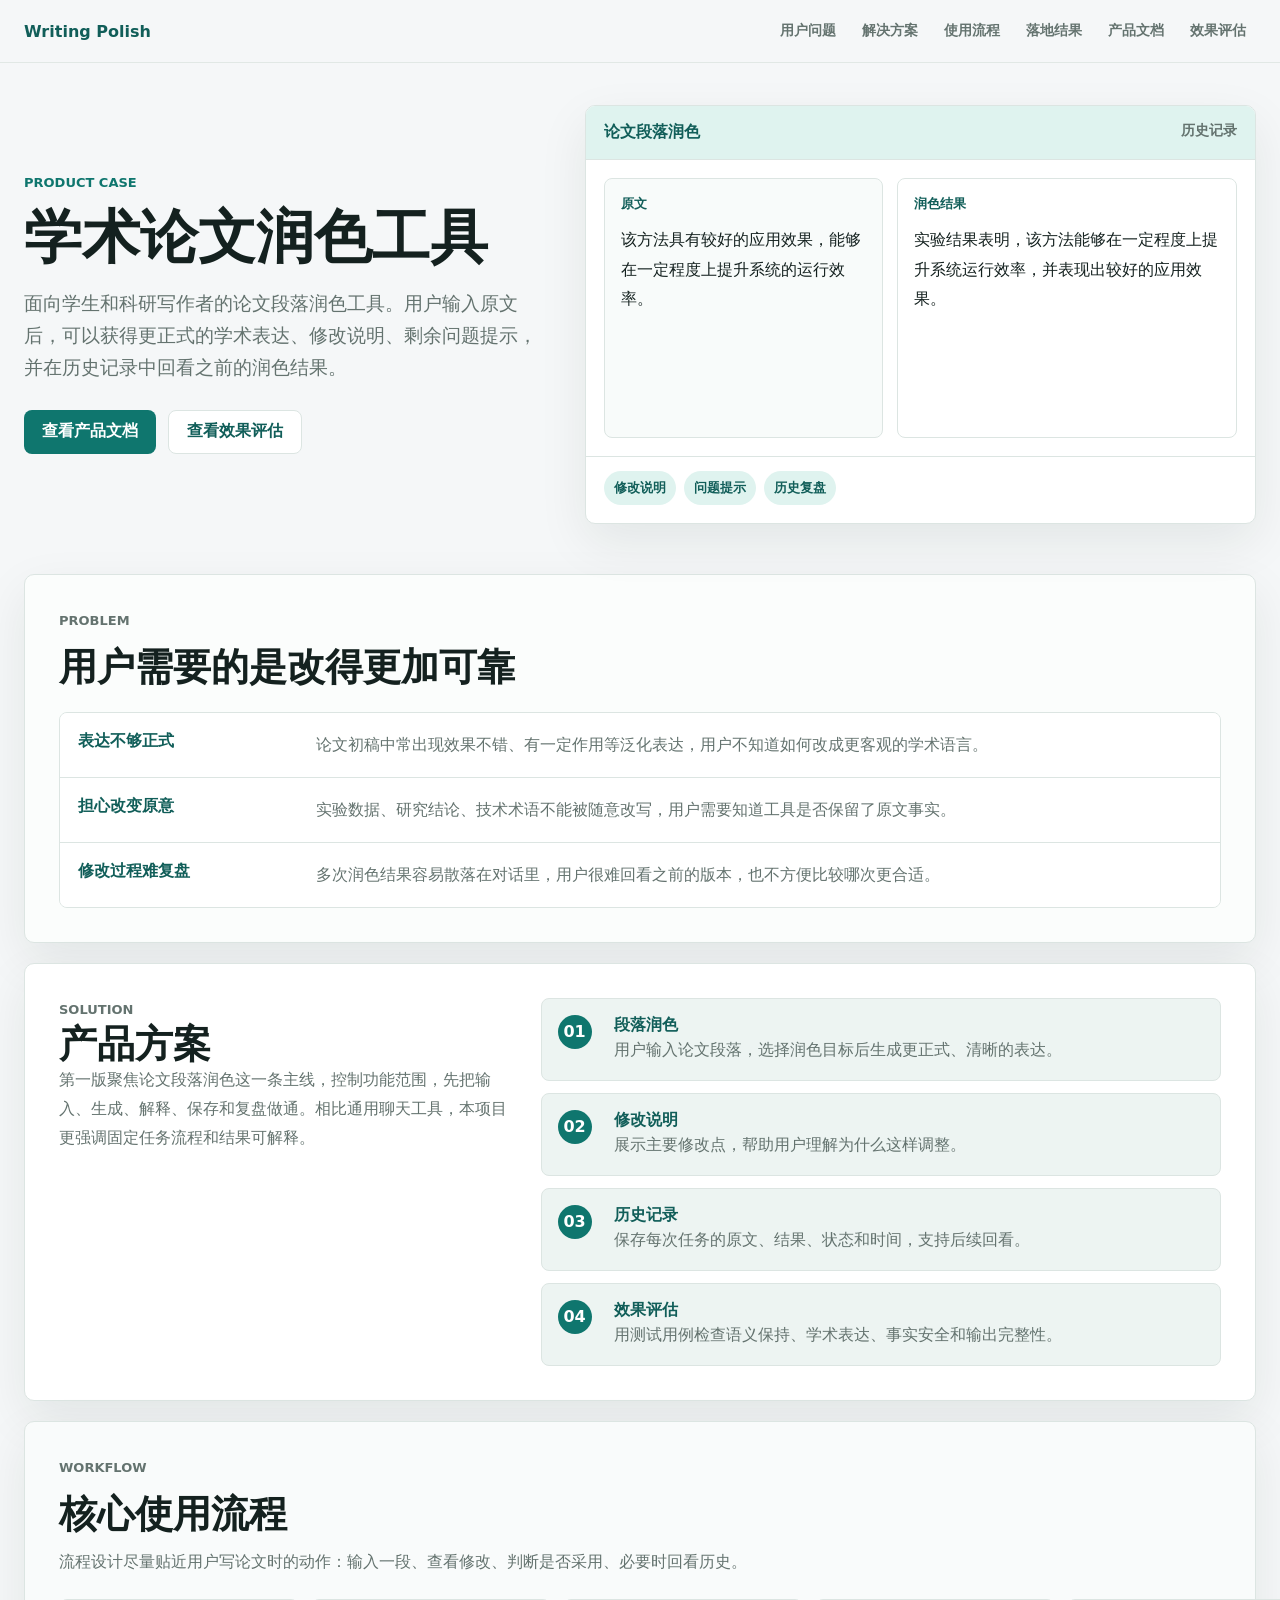
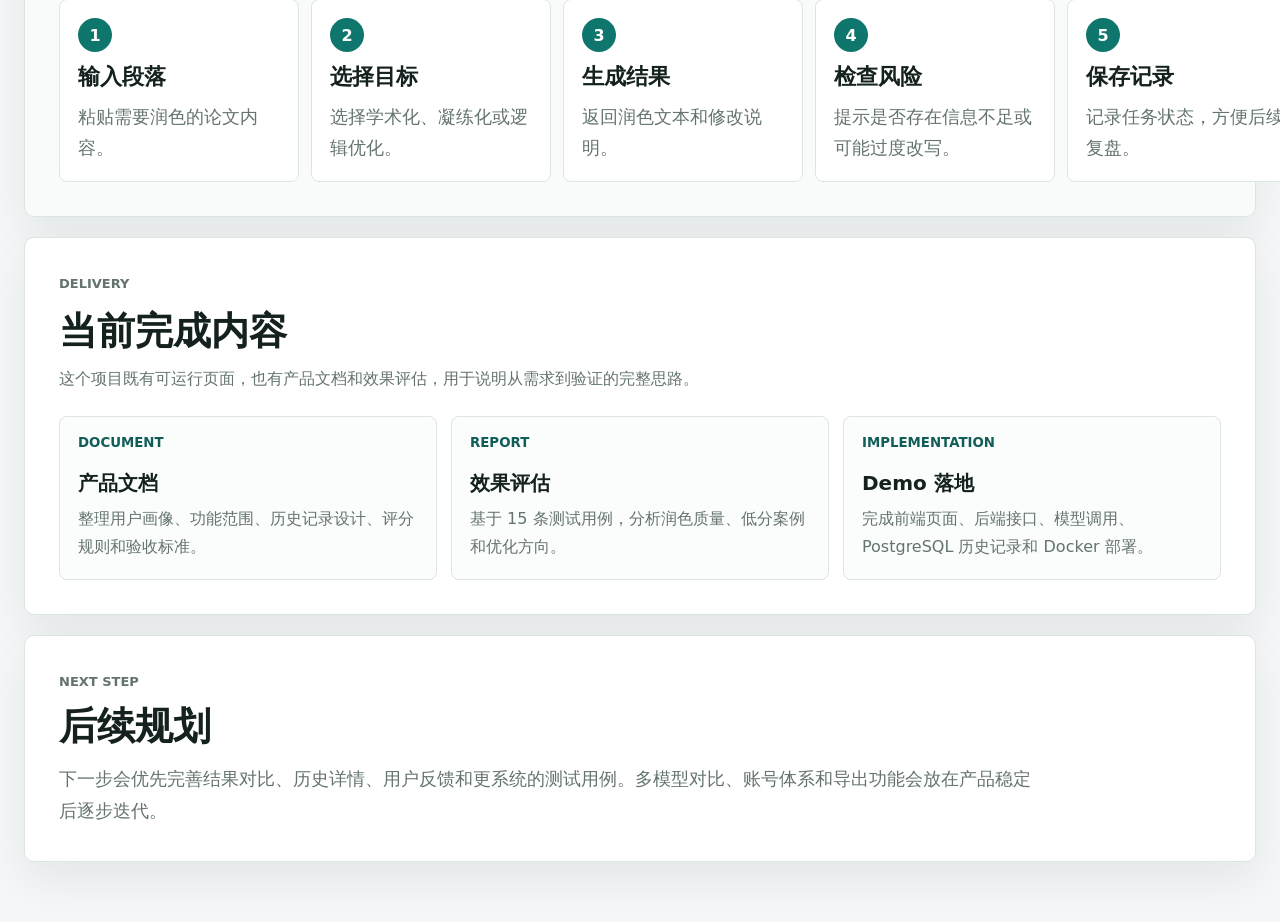
==== commit da0bbd2d: "fix: refine portfolio copy and tablet hero layout" ====
--- a/portfolio/index.html
+++ b/portfolio/index.html
@@ -63,12 +63,12 @@
       <section id="problem" class="section problem-band">
         <div class="section-heading">
           <p class="eyebrow">PROBLEM</p>
-          <h2>用户真正需要的不是“改得更花”，而是“改得可靠”</h2>
+          <h2>用户需要的是改得更加可靠</h2>
         </div>
         <div class="problem-list">
           <div>
             <strong>表达不够正式</strong>
-            <p>论文初稿中常出现“效果不错”“有一定作用”等泛化表达，用户不知道如何改成更客观的学术语言。</p>
+            <p>论文初稿中常出现效果不错、有一定作用等泛化表达，用户不知道如何改成更客观的学术语言。</p>
           </div>
           <div>
             <strong>担心改变原意</strong>
@@ -86,7 +86,7 @@
           <p class="eyebrow">SOLUTION</p>
           <h2>产品方案</h2>
           <p>
-            第一版聚焦“论文段落润色”这一条主线，控制功能范围，先把输入、生成、解释、保存和复盘做通。相比通用聊天工具，本项目更强调固定任务流程和结果可解释。
+            第一版聚焦论文段落润色这一条主线，控制功能范围，先把输入、生成、解释、保存和复盘做通。相比通用聊天工具，本项目更强调固定任务流程和结果可解释。
           </p>
         </div>
         <div class="solution-stack">
--- a/portfolio/styles.css
+++ b/portfolio/styles.css
@@ -9,6 +9,7 @@
   --accent-dark: #115e59;
   --accent-soft: #dff3ef;
   --shadow: 0 18px 50px rgba(19, 32, 29, 0.08);
+  --page-max: 1400px;
   color: var(--text);
   background: var(--bg);
   font-family:
@@ -50,7 +51,7 @@
   justify-content: space-between;
   gap: 20px;
   border-bottom: 1px solid rgba(220, 229, 226, 0.8);
-  padding: 14px max(24px, calc((100vw - 1180px) / 2));
+  padding: 14px max(24px, calc((100vw - var(--page-max)) / 2));
   background: rgba(245, 247, 248, 0.86);
   backdrop-filter: blur(16px);
 }
@@ -82,7 +83,7 @@
 }
 
 main {
-  width: min(1180px, calc(100% - 48px));
+  width: min(var(--page-max), calc(100% - 48px));
   margin: 0 auto;
 }
 
@@ -109,7 +110,7 @@
 }
 
 h1 {
-  max-width: 720px;
+  max-width: 860px;
   font-size: clamp(36px, 6vw, 72px);
   line-height: 1.05;
   letter-spacing: 0;
@@ -127,7 +128,7 @@
 }
 
 .lead {
-  max-width: 680px;
+  max-width: 860px;
   color: var(--muted);
   font-size: 20px;
   line-height: 1.75;
@@ -243,7 +244,7 @@
 .section-heading {
   display: grid;
   gap: 12px;
-  max-width: 820px;
+  max-width: 1120px;
   margin-bottom: 22px;
 }
 
@@ -930,7 +931,7 @@
   border: 1px solid var(--border);
   border-radius: 8px;
   padding: 16px;
-  background: var(--surface-soft);
+  background: #f7faf9;
 }
 
 .doc-toc strong {
@@ -962,12 +963,11 @@
   display: grid;
   gap: 16px;
   min-width: 0;
-  border-bottom: 1px solid var(--border);
-  padding-bottom: 26px;
+  border-left: 3px solid var(--border);
+  padding: 0 0 28px 20px;
 }
 
 .doc-section:last-child {
-  border-bottom: 0;
   padding-bottom: 0;
 }
 
@@ -1014,17 +1014,28 @@
 
 /* Revised portfolio pages */
 .case-hero {
-  min-height: 620px;
-  display: grid;
-  grid-template-columns: minmax(0, 0.9fr) minmax(360px, 1.1fr);
+  min-height: auto;
+  display: grid;
+  grid-template-columns: minmax(430px, 0.88fr) minmax(560px, 1.12fr);
   gap: 34px;
   align-items: center;
-  padding: 58px 0 38px;
+  padding: 42px 0 30px;
 }
 
 .case-hero-copy {
   display: grid;
   gap: 18px;
+}
+
+.case-hero h1 {
+  max-width: 720px;
+  font-size: clamp(42px, 4.5vw, 64px);
+}
+
+.case-hero .lead {
+  max-width: 720px;
+  font-size: 19px;
+  line-height: 1.7;
 }
 
 .workspace-preview {
@@ -1170,22 +1181,23 @@
 
 .workflow-lane {
   display: grid;
-  grid-template-columns: repeat(5, minmax(0, 1fr));
+  grid-template-columns: repeat(5, minmax(220px, 1fr));
+  gap: 12px;
+}
+
+.workflow-lane div {
+  display: grid;
   gap: 10px;
-}
-
-.workflow-lane div {
-  display: grid;
-  gap: 10px;
-  border: 1px solid var(--border);
-  border-radius: 8px;
-  padding: 16px;
+  border: 1px solid var(--border);
+  border-radius: 8px;
+  padding: 18px;
   background: var(--surface);
 }
 
 .workflow-lane p {
   color: var(--muted);
-  line-height: 1.65;
+  line-height: 1.7;
+  font-size: 18px;
 }
 
 .delivery-grid {
@@ -1216,7 +1228,8 @@
   border: 1px solid var(--border);
   border-radius: 10px;
   padding: 34px;
-  background: var(--surface);
+  background:
+    linear-gradient(90deg, #ffffff 0%, #ffffff 62%, #edf4f2 62%, #edf4f2 100%);
   box-shadow: var(--shadow);
 }
 
@@ -1251,8 +1264,8 @@
 
 .prd-layout {
   display: grid;
-  grid-template-columns: 260px minmax(0, 1fr);
-  gap: 28px;
+  grid-template-columns: 240px minmax(0, 1fr);
+  gap: 30px;
   align-items: start;
 }
 
@@ -1282,14 +1295,15 @@
 
 .report-hero {
   display: grid;
-  grid-template-columns: minmax(0, 0.9fr) minmax(360px, 1.1fr);
+  grid-template-columns: minmax(0, 0.8fr) minmax(460px, 1.2fr);
   gap: 24px;
   align-items: center;
   margin: 36px 0 20px;
   border: 1px solid var(--border);
   border-radius: 10px;
   padding: 34px;
-  background: #fbfdfc;
+  background:
+    linear-gradient(180deg, #fbfdfc 0%, #ffffff 100%);
   box-shadow: var(--shadow);
 }
 
@@ -1300,6 +1314,30 @@
 
 .report-section {
   box-shadow: none;
+}
+
+.history-spec {
+  display: grid;
+  grid-template-columns: repeat(3, minmax(0, 1fr));
+  gap: 12px;
+}
+
+.history-spec div {
+  border: 1px solid var(--border);
+  border-radius: 8px;
+  padding: 16px;
+  background: #fbfdfc;
+}
+
+.history-spec strong {
+  display: block;
+  margin-bottom: 8px;
+  color: var(--accent-dark);
+}
+
+.history-spec p {
+  color: var(--muted);
+  line-height: 1.75;
 }
 
 .case-board {
@@ -1359,6 +1397,302 @@
   display: block;
   margin-bottom: 8px;
   color: var(--accent-dark);
+}
+
+/* PRD document collection */
+.prd-page {
+  background: #f6f8f8;
+}
+
+.prd-main {
+  width: min(1480px, calc(100% - 48px));
+}
+
+.prd-intro {
+  display: grid;
+  grid-template-columns: minmax(0, 0.95fr) minmax(520px, 1.05fr);
+  gap: 24px;
+  align-items: stretch;
+  margin: 34px 0 20px;
+}
+
+.prd-intro > div:first-child {
+  display: grid;
+  align-content: center;
+  border: 1px solid var(--border);
+  border-radius: 10px;
+  padding: 30px;
+  background: #fff;
+  box-shadow: var(--shadow);
+}
+
+.prd-intro h1 {
+  max-width: 100%;
+  margin: 10px 0 14px;
+  font-size: clamp(38px, 4.6vw, 64px);
+}
+
+.prd-doc-map {
+  display: grid;
+  grid-template-columns: repeat(3, minmax(0, 1fr));
+  gap: 12px;
+}
+
+.prd-doc-map a {
+  display: grid;
+  align-content: start;
+  gap: 8px;
+  border: 1px solid var(--border);
+  border-radius: 10px;
+  padding: 18px;
+  background: #fff;
+  box-shadow: 0 10px 30px rgba(19, 32, 29, 0.05);
+}
+
+.prd-doc-map span,
+.prd-label {
+  width: fit-content;
+  border-radius: 999px;
+  padding: 6px 10px;
+  color: var(--accent-dark);
+  background: var(--accent-soft);
+  font-size: 12px;
+  font-weight: 900;
+}
+
+.prd-doc-map strong {
+  color: var(--text);
+  font-size: 20px;
+}
+
+.prd-doc-map p {
+  color: var(--muted);
+  line-height: 1.7;
+}
+
+.prd-block {
+  margin: 22px 0;
+  border: 1px solid var(--border);
+  border-radius: 10px;
+  padding: 0;
+  background: #fff;
+  box-shadow: var(--shadow);
+  overflow: hidden;
+}
+
+.prd-block-header {
+  display: grid;
+  grid-template-columns: minmax(0, 1fr) minmax(360px, 0.42fr);
+  gap: 22px;
+  align-items: stretch;
+  border-bottom: 1px solid var(--border);
+  padding: 26px;
+}
+
+.product-doc .prd-block-header {
+  background: linear-gradient(90deg, #ffffff 0%, #ffffff 66%, #edf4f2 66%, #edf4f2 100%);
+}
+
+.evaluation-doc .prd-block-header {
+  background: linear-gradient(90deg, #ffffff 0%, #ffffff 66%, #fff7e6 66%, #fff7e6 100%);
+}
+
+.history-doc .prd-block-header {
+  background: linear-gradient(90deg, #ffffff 0%, #ffffff 66%, #eef2ff 66%, #eef2ff 100%);
+}
+
+.prd-block-header h2 {
+  margin-top: 12px;
+  font-size: clamp(30px, 3.2vw, 46px);
+}
+
+.prd-block-header p {
+  max-width: 980px;
+  margin-top: 12px;
+  color: var(--muted);
+  font-size: 18px;
+  line-height: 1.75;
+}
+
+.prd-block-header dl {
+  display: grid;
+  grid-template-columns: repeat(3, minmax(0, 1fr));
+  gap: 10px;
+  margin: 0;
+}
+
+.prd-block-header dl div {
+  border: 1px solid var(--border);
+  border-radius: 8px;
+  padding: 14px;
+  background: rgba(255, 255, 255, 0.72);
+}
+
+.prd-block-header dt {
+  margin-bottom: 7px;
+  color: var(--muted);
+  font-size: 13px;
+  font-weight: 900;
+}
+
+.prd-block-header dd {
+  margin: 0;
+  color: var(--accent-dark);
+  font-size: 20px;
+  font-weight: 900;
+}
+
+.prd-section {
+  display: grid;
+  gap: 14px;
+  border-bottom: 1px solid var(--border);
+  padding: 24px 26px;
+}
+
+.prd-section:last-child {
+  border-bottom: 0;
+}
+
+.prd-section h3 {
+  color: var(--text);
+  font-size: 24px;
+}
+
+.prd-section > p {
+  color: var(--muted);
+  font-size: 17px;
+  line-height: 1.85;
+}
+
+.prd-cards {
+  display: grid;
+  gap: 12px;
+}
+
+.prd-cards.three {
+  grid-template-columns: repeat(3, minmax(0, 1fr));
+}
+
+.prd-cards.four {
+  grid-template-columns: repeat(4, minmax(0, 1fr));
+}
+
+.prd-cards article {
+  border: 1px solid var(--border);
+  border-radius: 8px;
+  padding: 16px;
+  background: #fbfdfc;
+}
+
+.evaluation-doc .prd-cards article {
+  background: #fffaf0;
+}
+
+.history-doc .prd-cards article {
+  background: #f8f9ff;
+}
+
+.prd-cards strong {
+  display: block;
+  margin-bottom: 8px;
+  color: var(--accent-dark);
+  font-size: 17px;
+}
+
+.prd-cards p {
+  color: var(--muted);
+  line-height: 1.7;
+}
+
+.prd-timeline {
+  display: grid;
+  grid-template-columns: repeat(3, minmax(0, 1fr));
+  gap: 12px;
+}
+
+.prd-timeline div {
+  border-left: 4px solid var(--accent);
+  border-radius: 8px;
+  padding: 16px;
+  background: #f8fbfa;
+}
+
+.prd-timeline strong {
+  color: var(--accent-dark);
+}
+
+.prd-timeline p {
+  margin-top: 8px;
+  color: var(--muted);
+  line-height: 1.7;
+}
+
+.tag-matrix {
+  display: flex;
+  gap: 10px;
+  flex-wrap: wrap;
+}
+
+.tag-matrix span {
+  border: 1px solid #f0d8a8;
+  border-radius: 999px;
+  padding: 9px 12px;
+  color: #805a00;
+  background: #fff7e6;
+  font-weight: 900;
+}
+
+.prd-block .table-wrap {
+  margin-top: 0;
+}
+
+.prd-block table {
+  font-size: 15px;
+}
+
+.prd-block th,
+.prd-block td {
+  padding: 13px 14px;
+}
+
+.workflow-lane {
+  grid-template-columns: repeat(5, minmax(240px, 1fr));
+}
+
+.workflow-lane div {
+  min-height: 176px;
+}
+
+.workflow-lane strong {
+  font-size: 22px;
+}
+
+.workflow-lane p {
+  font-size: 18px;
+}
+
+@media (max-width: 1180px) {
+  .case-hero {
+    grid-template-columns: 1fr;
+    min-height: auto;
+    padding: 42px 0 26px;
+  }
+
+  .workspace-preview {
+    max-width: 100%;
+  }
+
+  .workflow-lane {
+    grid-template-columns: repeat(2, minmax(0, 1fr));
+  }
+
+  .workflow-lane div {
+    min-height: 0;
+  }
+
+  .delivery-grid {
+    grid-template-columns: repeat(2, minmax(0, 1fr));
+  }
 }
 
 @media (max-width: 980px) {
@@ -1378,7 +1712,15 @@
   .prd-layout,
   .scope-board,
   .report-hero,
-  .case-board {
+  .case-board,
+  .history-spec,
+  .prd-intro,
+  .prd-doc-map,
+  .prd-block-header,
+  .prd-block-header dl,
+  .prd-cards.three,
+  .prd-cards.four,
+  .prd-timeline {
     grid-template-columns: 1fr;
   }
 
